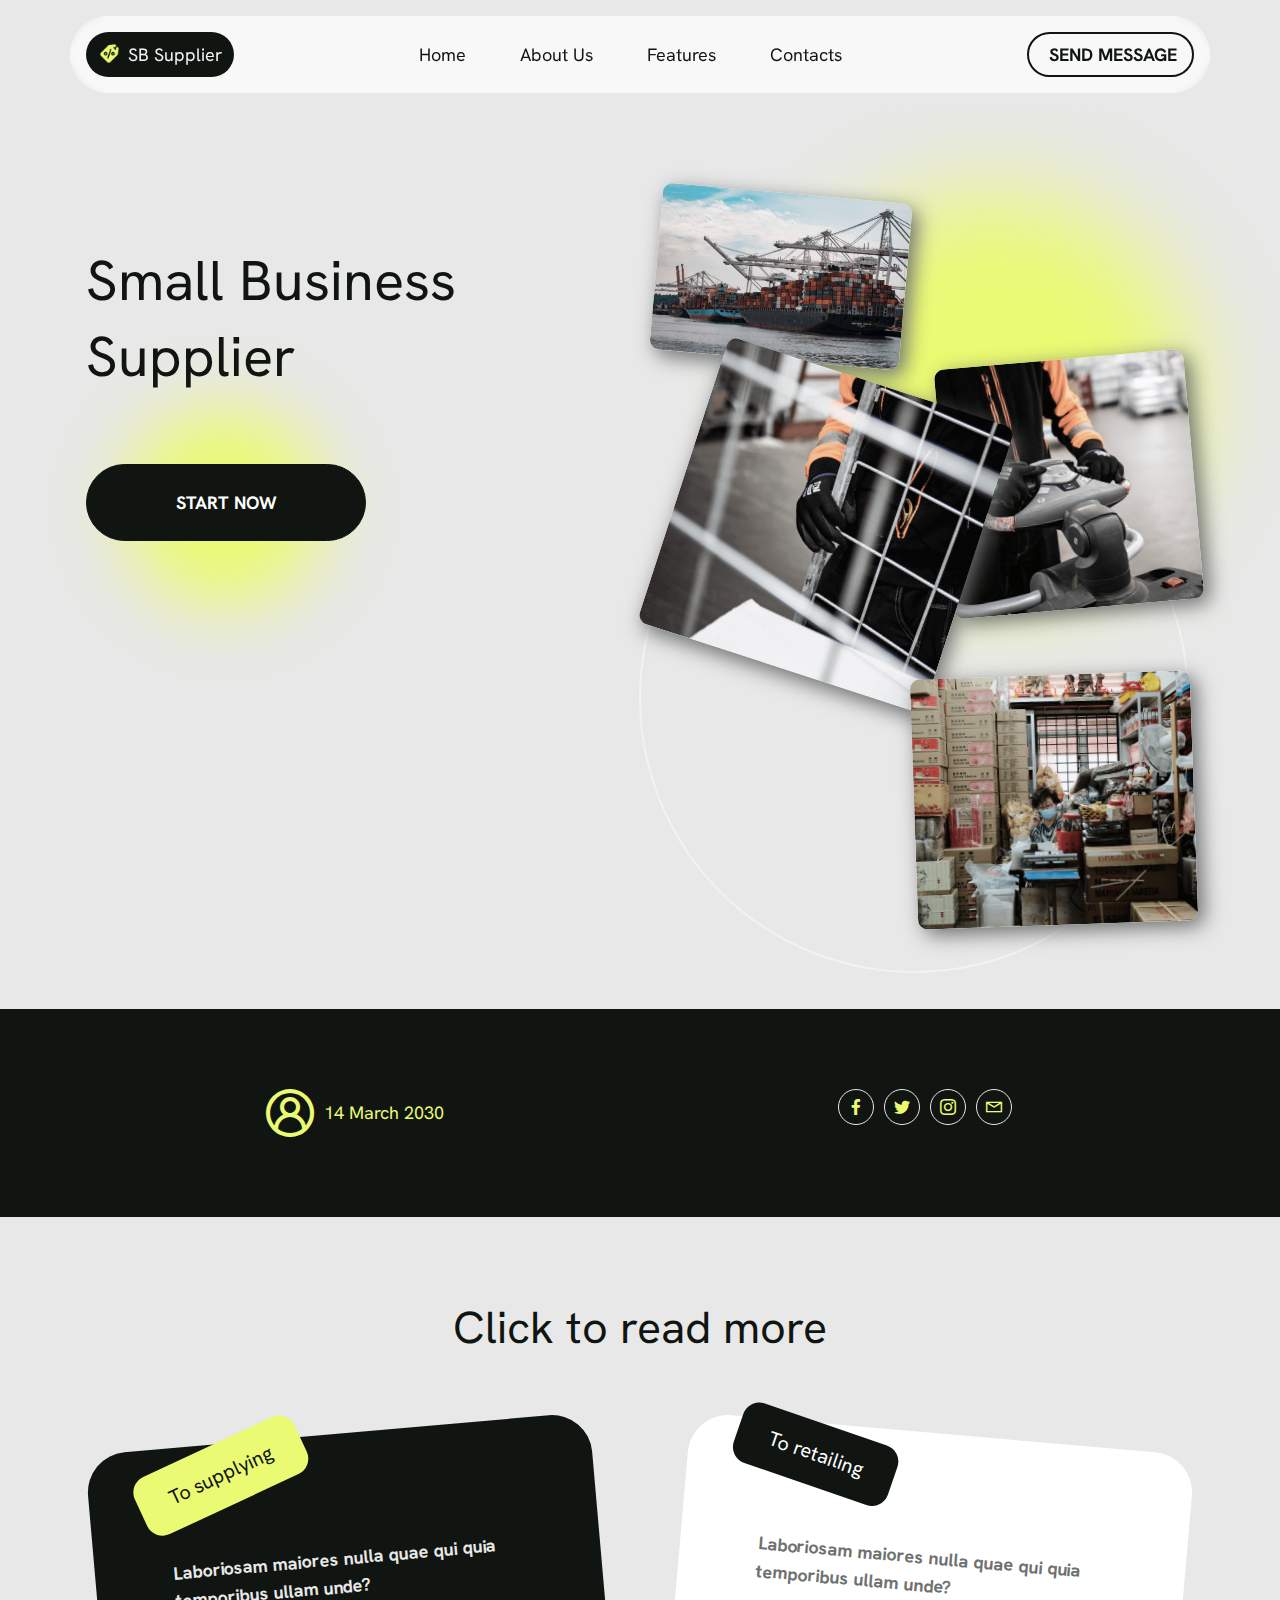
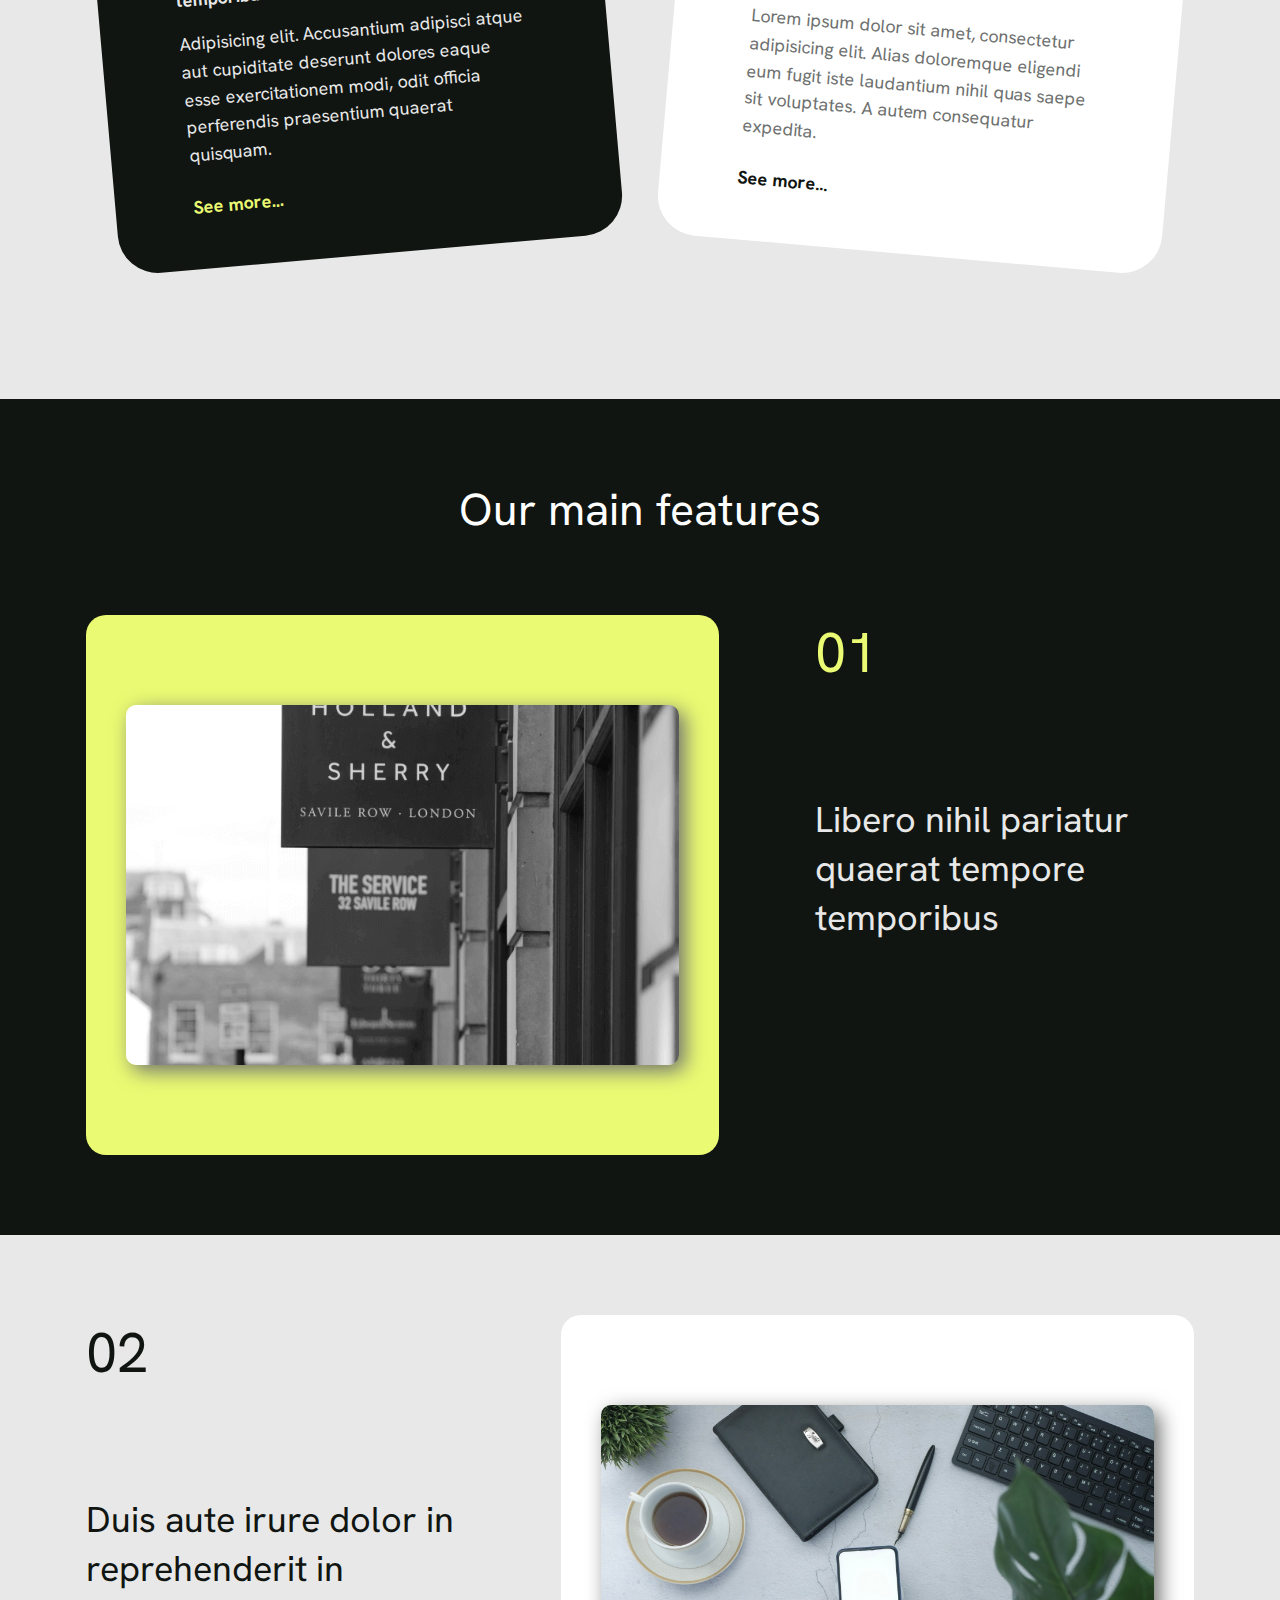
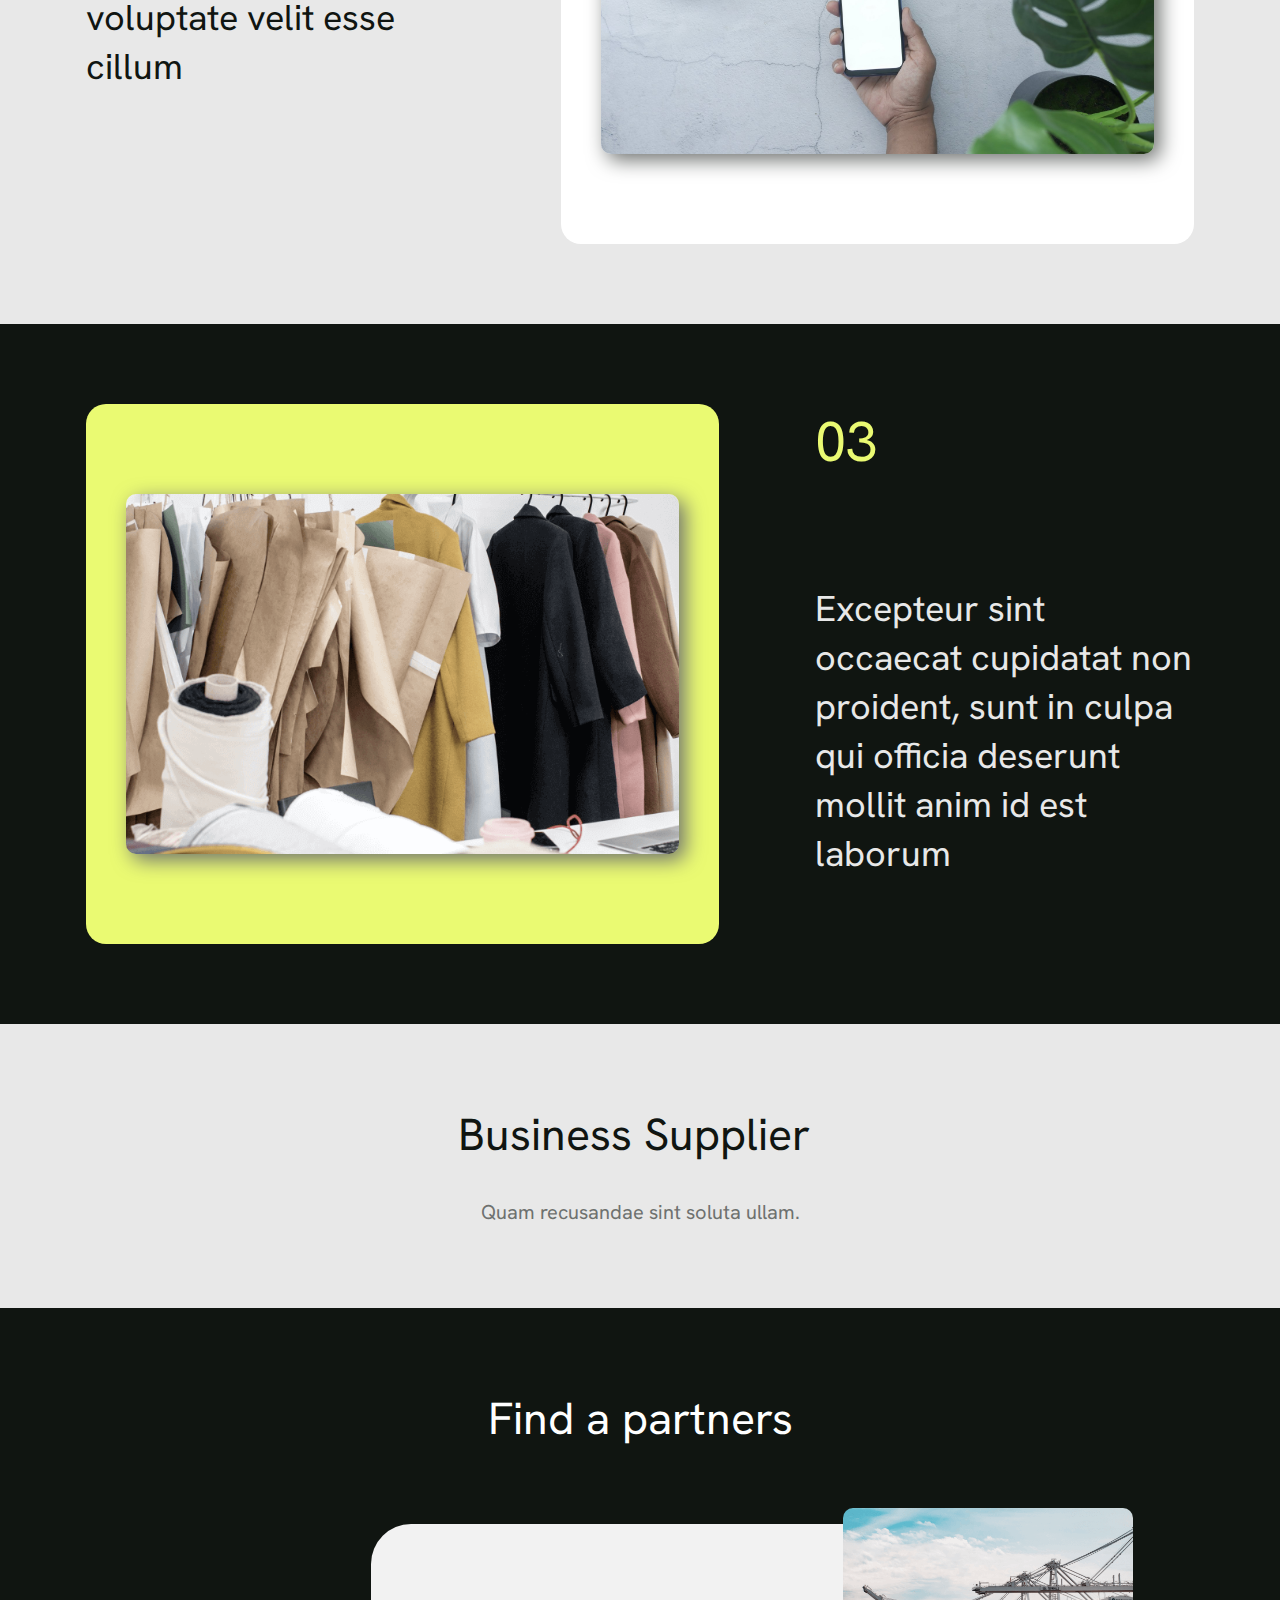
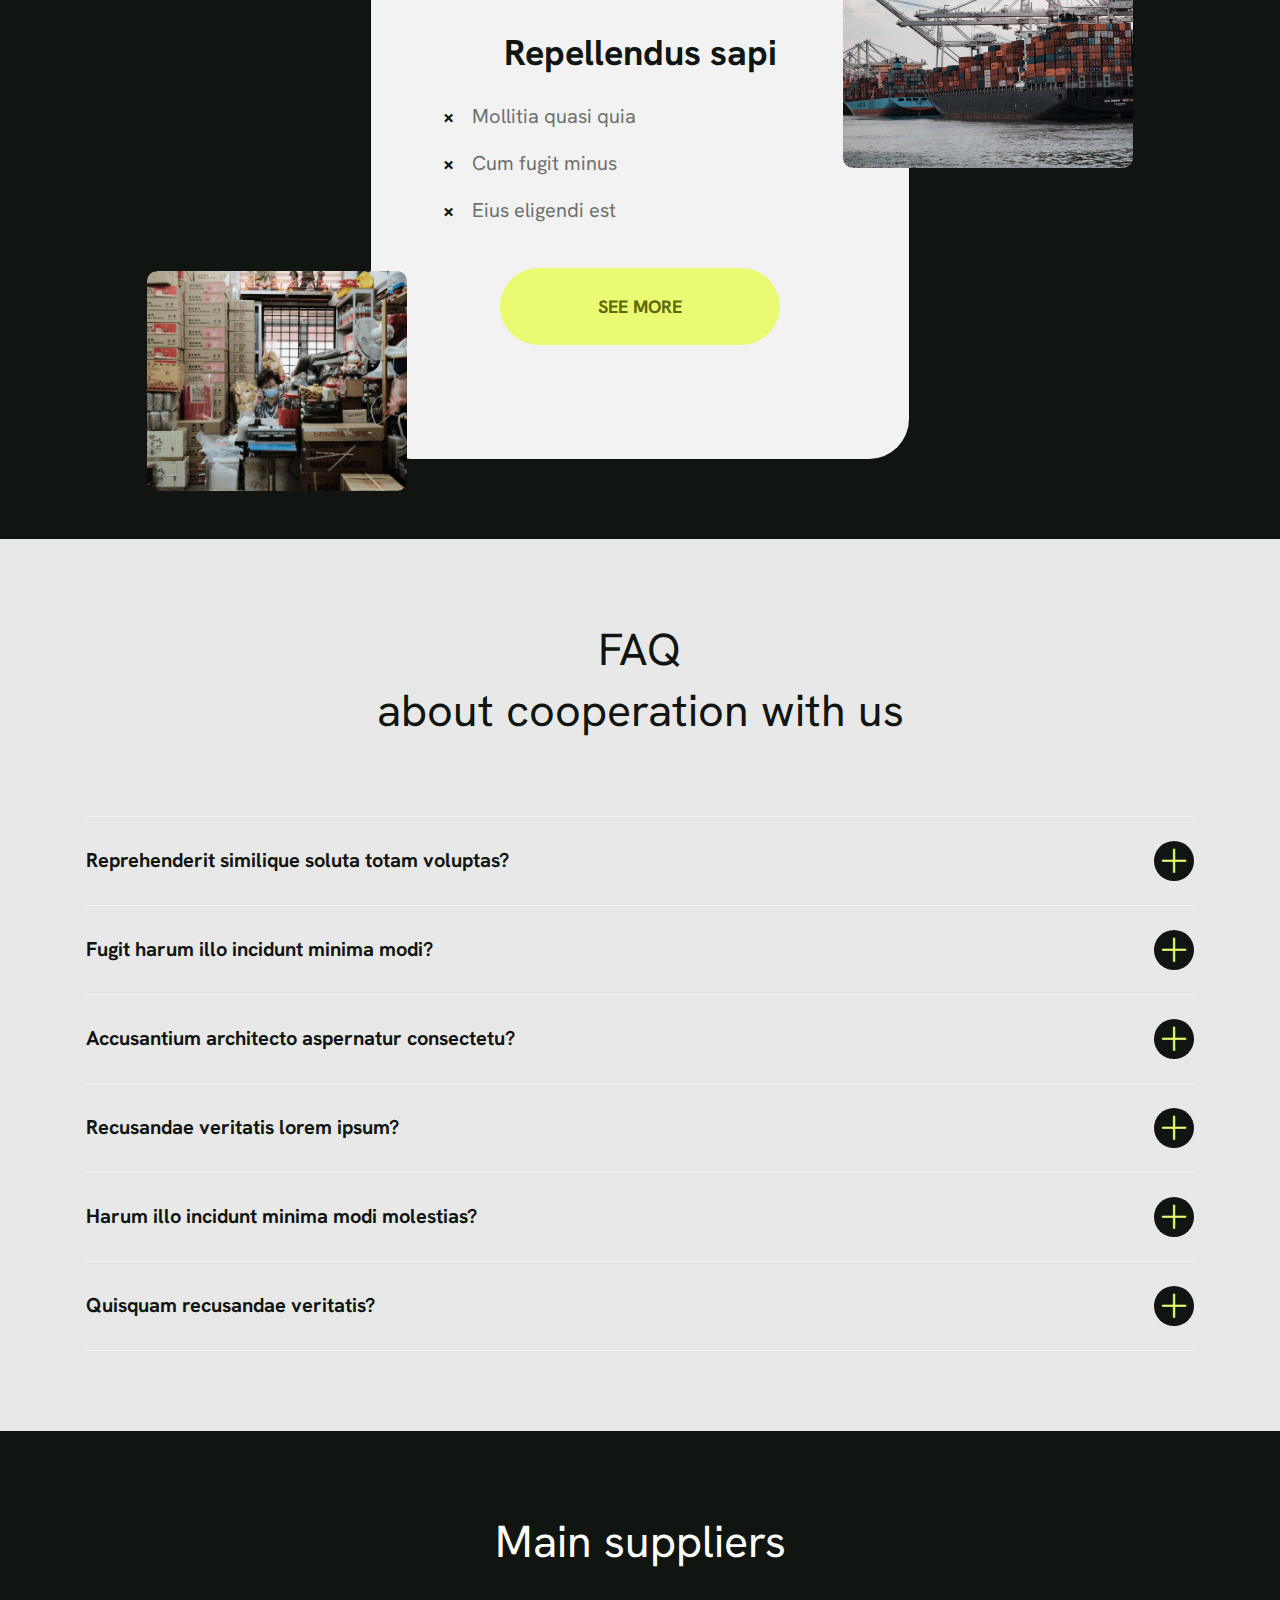
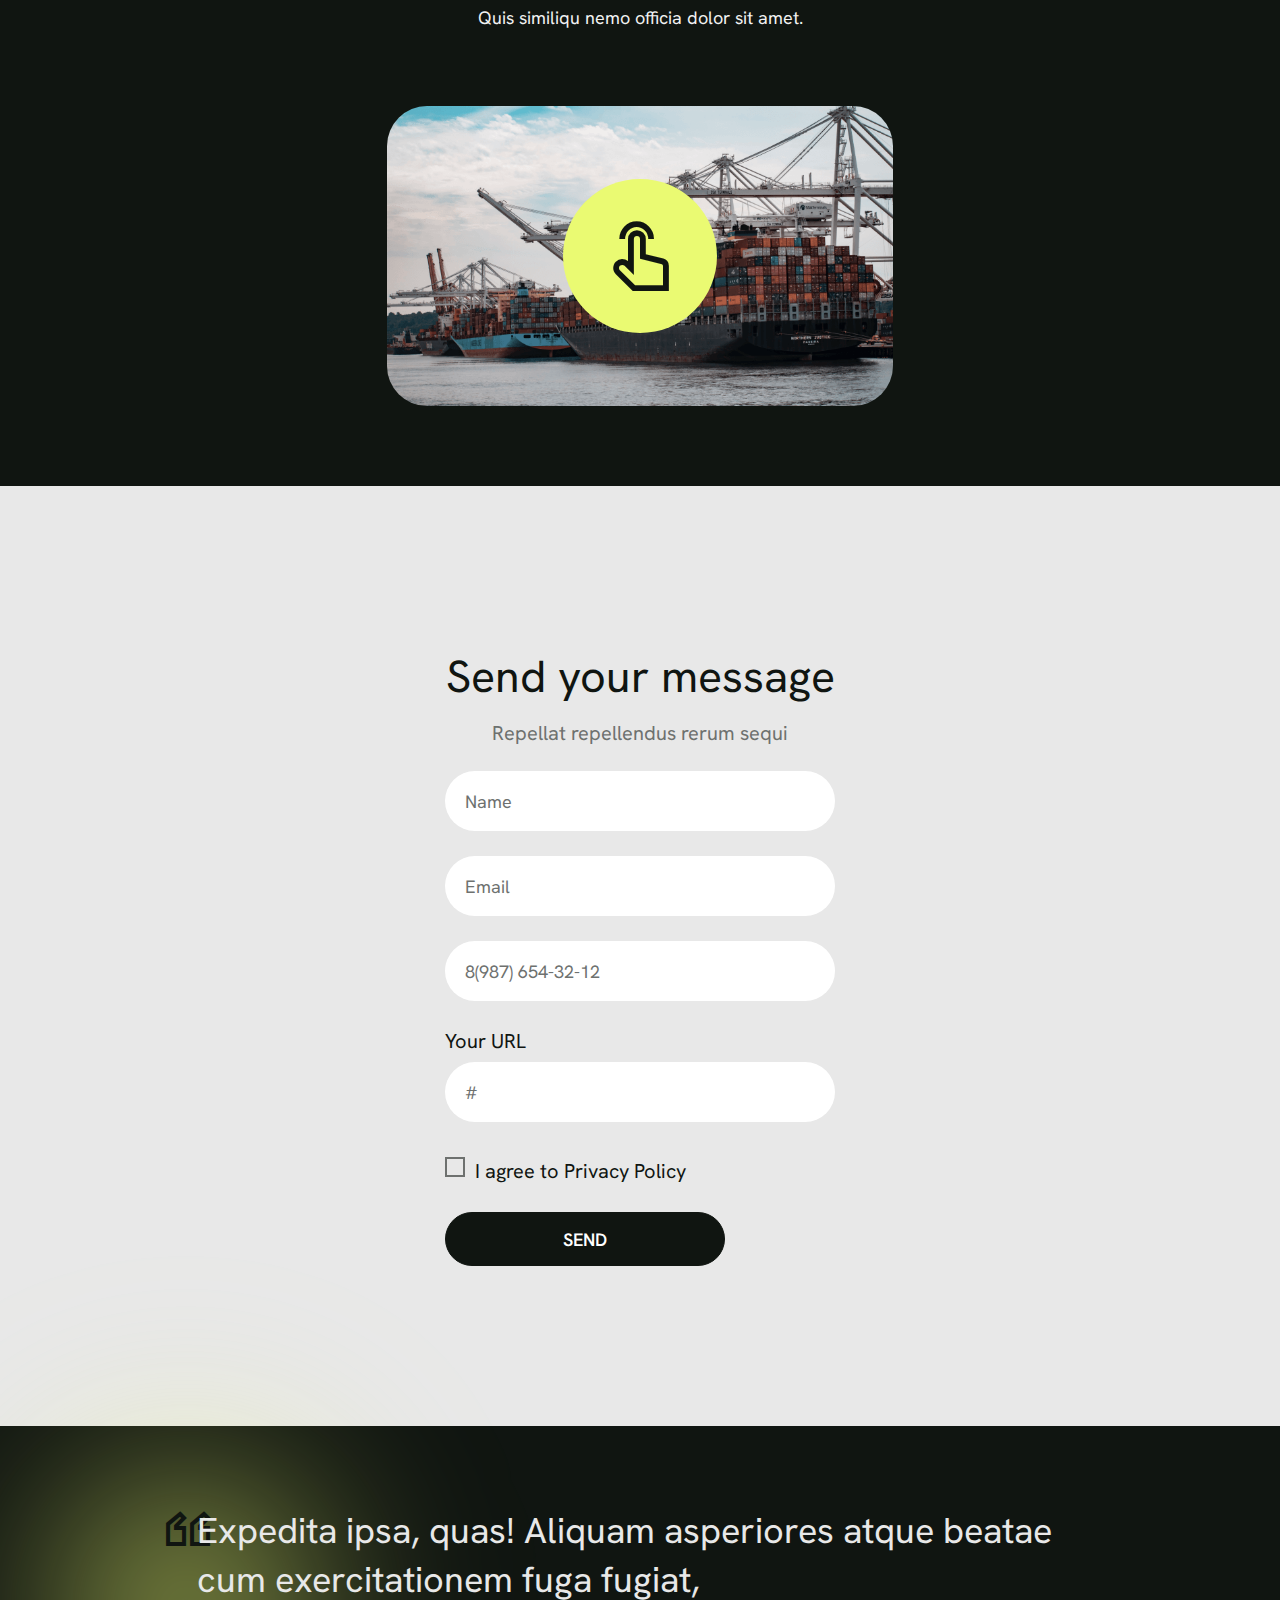
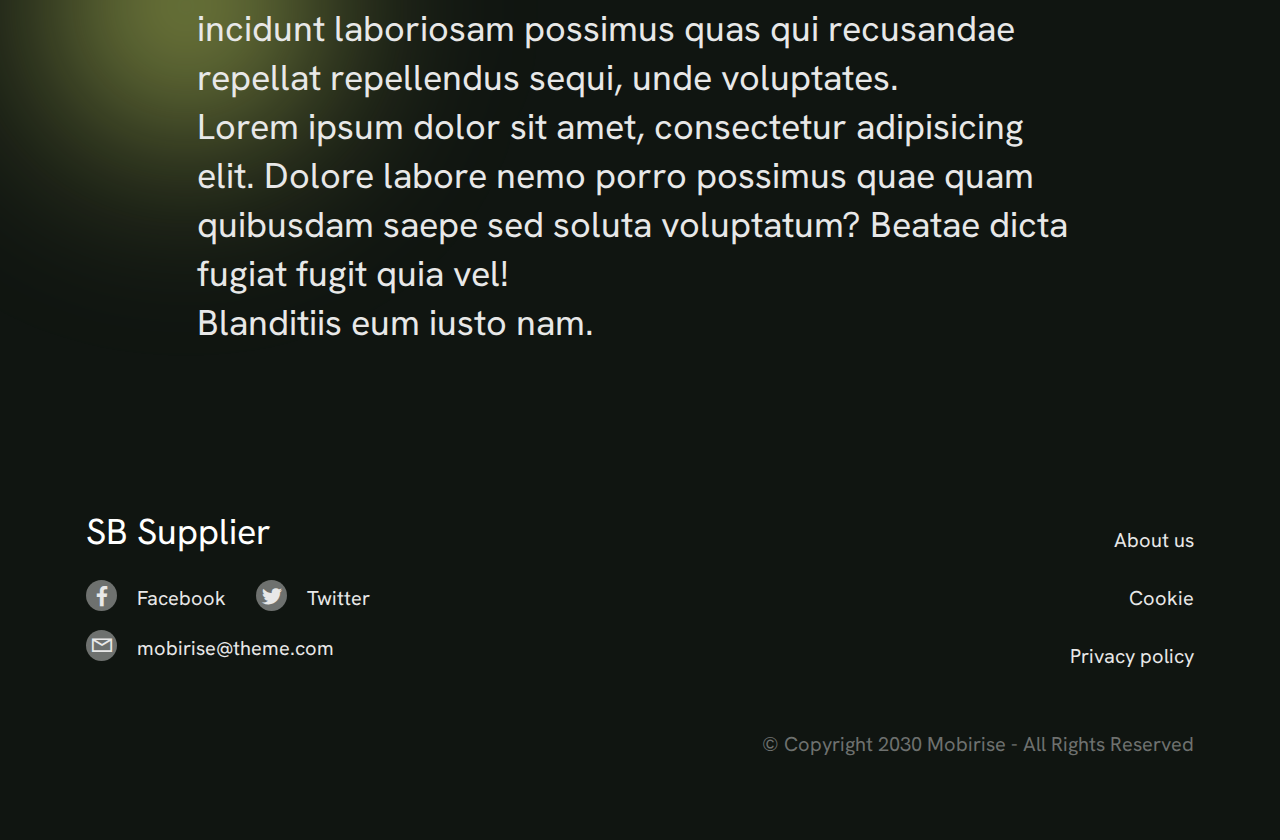
==== index.html @ 83ba63e5 "Initial" ====
<!DOCTYPE html>
<html  >

<meta http-equiv="content-type" content="text/html;charset=UTF-8" />
<head>
  
  <meta charset="UTF-8">
  <meta http-equiv="X-UA-Compatible" content="IE=edge">
  
  <meta name="viewport" content="width=device-width, initial-scale=1, minimum-scale=1">
  <link rel="shortcut icon" href="assets/images/logo.png" type="image/x-icon">
  <meta name="description" content="">
  
  
  <title>Hash-Dash Studios</title>
  <link rel="stylesheet" href="assets/web/assets/mobirise-icons2/mobirise2.css">
  <link rel="stylesheet" href="assets/bootstrap/css/bootstrap.min.css">
  <link rel="stylesheet" href="assets/bootstrap/css/bootstrap-grid.min.css">
  <link rel="stylesheet" href="assets/bootstrap/css/bootstrap-reboot.min.css">
  <link rel="stylesheet" href="assets/dropdown/css/style.css">
  <link rel="stylesheet" href="assets/socicon/css/styles.css">
  <link rel="stylesheet" href="assets/theme/css/style.css">
  <link rel="stylesheet" href="assets/recaptcha.css">
  <link rel="preload" href="https://fonts.googleapis.com/css?family=Hanken+Grotesk:100,200,300,400,500,600,700,800,900,100i,200i,300i,400i,500i,600i,700i,800i,900i&amp;display=swap" as="style" onload="this.onload=null;this.rel='stylesheet'">
  <noscript><link rel="stylesheet" href="https://fonts.googleapis.com/css?family=Hanken+Grotesk:100,200,300,400,500,600,700,800,900,100i,200i,300i,400i,500i,600i,700i,800i,900i&amp;display=swap"></noscript>
  <link rel="preload" as="style" href="assets/mobirise/css/mbr-additional.css"><link rel="stylesheet" href="assets/mobirise/css/mbr-additional.css" type="text/css">
  
  
  
  
</head>
<body>
  
  <section data-bs-version="5.1" class="menu menu1 supplym5 cid-tpSXP85Pwt" once="menu" id="menu1-0">

    

    <nav class="navbar navbar-dropdown navbar-fixed-top navbar-expand-lg">
        <div class="menu_box container">
            <div class="navbar-brand d-flex d-lg-none">
                <span class="navbar-logo">
                    <a href="#header2-7">
                        <img src="assets/images/logo.png" alt="">
                    </a>
                </span>
                <span class="navbar-caption-wrap">
                    <a class="navbar-caption display-4" href="#header2-7">SB Supplier
                    </a>
                </span>
            </div>
            <button class="navbar-toggler" type="button" data-toggle="collapse" data-bs-toggle="collapse" data-target="#navbarSupportedContent" data-bs-target="#navbarSupportedContent" aria-controls="navbarNavAltMarkup" aria-expanded="false" aria-label="Toggle navigation">
                <div class="hamburger">
                    <span></span>
                    <span></span>
                    <span></span>
                    <span></span>
                </div>
            </button>
            <div class="collapse navbar-collapse" id="navbarSupportedContent">
                <div class="navbar-brand d-none d-lg-flex">
                <span class="navbar-logo">
                    <a href="#header2-7">
                        <img src="assets/images/logo.png" alt="">
                    </a>
                </span>
                    <span class="navbar-caption-wrap"><a class="navbar-caption display-4" href="#header2-7">SB Supplier</a></span>
                </div>
                <ul class="navbar-nav nav-dropdown" data-app-modern-menu="true"><li class="nav-item"><a class="nav-link link text-primary display-4" href="https://mobirise.com#/extensions/supplym5/index.html">Home</a></li>
                    <li class="nav-item"><a class="nav-link link text-primary display-4" href="#features2-2">About Us</a></li>
                    <li class="nav-item"><a class="nav-link link text-primary display-4" href="#content8-4">Features</a></li>
                    <li class="nav-item"><a class="nav-link link text-primary display-4" href="#form1-c">Contacts</a></li></ul>

                

                <div class="mbr-section-btn-main" role="tablist"><a class="btn btn-primary-outline display-4" href="#form1-c">
                        <strong>&nbsp;SEND MESSAGE</strong>
                    </a></div>
                
            </div>
        </div>
    </nav>
</section>

<section data-bs-version="5.1" class="header2 supplym5 cid-tpSYzF1kmL mbr-fullscreen" id="header2-7">
    

    
    

    <div class="container">
        <div class="row">
            <div class="col-12 col-lg-6">
                <div class="title-wrapper">
                    <h1 class="mbr-section-title mbr-fonts-style display-1">
                        Small Business <br> Supplier
                    </h1>
                    <div class="mbr-section-btn"><a class="btn btn-primary display-4" href="#">
                            <strong>START NOW</strong>
                        </a></div>
                </div>
            </div>
            <div class="col-12 col-lg-6">
                <div class="image-wrapper">
                    <img class="image_1" src="assets/images/image9.jpg" alt="">
                    <img class="image_2" src="assets/images/image3.jpg" alt="">
                    <img class="image_3" src="assets/images/image10.jpg" alt="">
                    <img class="image_4" src="assets/images/image11.jpg" alt="">
                </div>
            </div>
        </div>
    </div>
</section>

<section data-bs-version="5.1" class="share1 supplym5 cid-tpSXVG4FoJ" id="share1-3">

    

    
    

    <div class="container">
        <div class="row">
            <div class="col-12 col-lg-6 col-md-6">
                <div class="date-wrapper">
                    <span class="mbr-iconfont mobi-mbri-user-2 mobi-mbri"></span>
                    <p class="mbr-date mbr-fonts-style display-4">
                        14 March 2030
                    </p>
                </div>
            </div>
            <div class="col-12 col-lg-6 col-md-6">
                <div class="icons-wrapper">
                    <span class="mbr-iconfont socicon socicon-facebook"></span>
                    <span class="mbr-iconfont socicon socicon-twitter"></span>
                    <span class="mbr-iconfont socicon socicon-instagram"></span>
                    <span class="mobi-mbri mobi-mbri-letter mbr-iconfont"></span>
                    
                </div>
            </div>
        </div>
    </div>
</section>

<section data-bs-version="5.1" class="features2 supplym5 cid-tpSXSadNpJ" id="features2-2">

    

    
    

    <div class="container">
        <div class="row">
            <div class="col-12">
                <div class="title-wrapper">
                    <h2 class="mbr-section-title mbr-fonts-style display-2">
                        Click to read more
                    </h2>
                </div>
            </div>
        </div>
        <div class="row">
            <div class="col-12 col-lg-6 card">
                <div class="card-wrapper">
                    <div class="card-title-wrapper">
                        <h3 class="mbr-title_1 mbr-fonts-style display-7">
                            To supplying
                        </h3>
                    </div>
                    <div class="text-wrapper">
                        <h2 class="mbr-desc_1 mbr-fonts-style display-4">
                            <strong>Laboriosam maiores nulla quae qui quia temporibus ullam unde?</strong>
                        </h2>
                        <p class="mbr-text_1 mbr-fonts-style display-4">
                            Adipisicing elit. Accusantium adipisci atque aut cupiditate deserunt dolores eaque esse
                            exercitationem modi, odit officia perferendis praesentium quaerat quisquam.
                        </p>
                        <a class="link-wrapper" href="#">
                            <p class="mbr-link_1 mbr-fonts-style display-4">
                                <strong>See more...</strong>
                            </p>
                        </a>
                    </div>
                </div>
            </div>
            <div class="col-12 col-lg-6 card">
                <div class="card-wrapper">
                    <div class="card-title-wrapper">
                        <h3 class="mbr-title_2 mbr-fonts-style display-7">
                            To retailing
                        </h3>
                    </div>
                    <div class="text-wrapper">
                        <h2 class="mbr-desc_2 mbr-fonts-style display-4">
                            <strong>Laboriosam maiores nulla quae qui quia temporibus ullam unde?</strong>
                        </h2>
                        <p class="mbr-text_2 mbr-fonts-style display-4">
                            Lorem ipsum dolor sit amet, consectetur adipisicing elit. Alias doloremque eligendi eum
                            fugit iste laudantium nihil quas saepe sit voluptates. A autem consequatur expedita.
                        </p>
                        <a class="link-wrapper" href="#">
                            <p class="mbr-link_2 mbr-fonts-style display-4">
                                <strong>See more...</strong>
                            </p>
                        </a>
                    </div>
                </div>
            </div>
            
            
        </div>
    </div>
</section>

<section data-bs-version="5.1" class="content8 supplym5 cid-tpSY2QXcEH" id="content8-4">

    

    
    

    <div class="container">
        <div class="row">
            <div class="col-12">
                <h2 class="mbr-section-title mbr-fonts-style display-2">
                    Our main features
                </h2>
            </div>
            <div class="col-12 col-lg-7">
                <div class="image-wrapper">
                    <img src="assets/images/image1.jpg" alt="">
                </div>
            </div>
            <div class="col-12 col-lg-5">
                <div class="text-wrapper">
                    <p class="mbr-number mbr-fonts-style display-1">
                        01
                    </p>
                    <p class="mbr-text mbr-fonts-style display-5">
                        Libero nihil pariatur quaerat tempore temporibus
                    </p>
                </div>
            </div>
        </div>
    </div>
</section>

<section data-bs-version="5.1" class="content8 supplym5 cid-tpSY5bDfMj" id="content8-5">

    

    
    

    <div class="container">
        <div class="row flex-row-reverse">
            <div class="col-12">
                
            </div>
            <div class="col-12 col-lg-7">
                <div class="image-wrapper">
                    <img src="assets/images/background1.jpg" alt="">
                </div>
            </div>
            <div class="col-12 col-lg-5">
                <div class="text-wrapper">
                    <p class="mbr-number mbr-fonts-style display-1">
                        02</p>
                    <p class="mbr-text mbr-fonts-style display-5">
                        Duis aute irure dolor in reprehenderit in voluptate velit esse cillum
                    </p>
                </div>
            </div>
        </div>
    </div>
</section>

<section data-bs-version="5.1" class="content8 supplym5 cid-tpSY5QPdYm" id="content8-6">

    

    
    

    <div class="container">
        <div class="row">
            <div class="col-12">
                
            </div>
            <div class="col-12 col-lg-7">
                <div class="image-wrapper">
                    <img src="assets/images/image5.jpg" alt="">
                </div>
            </div>
            <div class="col-12 col-lg-5">
                <div class="text-wrapper">
                    <p class="mbr-number mbr-fonts-style display-1">
                        03</p>
                    <p class="mbr-text mbr-fonts-style display-5">
                        Excepteur sint occaecat cupidatat non proident, sunt in culpa qui officia deserunt mollit anim id est laborum</p>
                </div>
            </div>
        </div>
    </div>
</section>

<section data-bs-version="5.1" class="content2 supplym5 cid-tpSYVJm1zf" id="content2-8">

    

    
    

    <div class="container">
        <div class="row">
            <div class="col-12">
                <div class="text-wrapper">
                    <h2 class="mbr-section-title mbr-fonts-style display-2">
                        Business Supplier&nbsp;</h2>
                    <p class="mbr-text mbr-fonts-style display-7">
                        Quam recusandae sint soluta ullam.
                    </p>
                </div>
            </div>
        </div>
    </div>
</section>

<section data-bs-version="5.1" class="content5 supplym5 cid-tpSZ8JSNdk" id="content5-a">

    

    
    

    <div class="container">
        <div class="row">
            <div class="col-12">
                <div class="title-wrapper">
                    <h2 class="mbr-section-title mbr-fonts-style display-2">
                        Find a partners
                    </h2>
                </div>
            </div>
            <div class="col-12 col-lg-6">
                <div class="card-wrapper">
                    <h3 class="mbr-card-title mbr-fonts-style display-5">
                        <strong>Repellendus sapi</strong>
                    </h3>
                    <ul class="mbr-list mbr-fonts-style display-7">
                        <li>Mollitia quasi quia</li>
                        <li>Cum fugit minus</li>
                        <li>Eius eligendi est</li>
                    </ul>
                    <div class="mbr-section-btn">
                        <a class="btn btn-secondary display-4" href="#">
                            <strong>SEE MORE</strong>
                        </a>
                    </div>
                    <img class="image_1" src="assets/images/image9.jpg" alt="">
                    <img class="image_2" src="assets/images/image11.jpg" alt="">
                </div>
            </div>
        </div>
    </div>
</section>

<section data-bs-version="5.1" class="content9 supplym5 cid-tpSZ9YYa47" id="content9-b">

    

    
    

    <div class="container">
        <div class="row">
            <div class="col-12">
                <div class="title-wrapper">
                    <h2 class="mbr-section-title mbr-fonts-style display-2">
                        FAQ <br> about cooperation with us
                    </h2>
                </div>
            </div>
            <div class="col-12">
                <div id="bootstrap-accordion_9" class="panel-group accordionStyles accordion" role="tablist" aria-multiselectable="true">
                    <div class="card">
                        <div class="card-header" role="tab" id="headingOne">
                            <a role="button" class="panel-title collapsed" data-toggle="collapse" data-bs-toggle="collapse" data-core="" href="#collapse1_9" aria-expanded="false" aria-controls="collapse1">
                                <h6 class="panel-title-edit mbr-fonts-style display-7">
                                    <strong>Reprehenderit similique soluta totam voluptas?</strong>
                                </h6>
                                <span class="sign mbr-iconfont mobi-mbri-plus mobi-mbri"></span>
                            </a>
                        </div>
                        <div id="collapse1_9" class="panel-collapse noScroll collapse" role="tabpanel" aria-labelledby="headingOne" data-parent="#accordion" data-bs-parent="#bootstrap-accordion_9">
                            <div class="panel-body">
                                <p class="mbr-fonts-style panel-text display-4">Lorem ipsum dolor sit amet, consectetur adipisicing
                                    elit.
                                    Aperiam atque dolores fugit iure non numquam soluta tempore? Consequatur doloribus
                                    eveniet ex, iure iusto natus odio possimus quisquam, recusandae reprehenderit sint.
                                    Lorem ipsum dolor sit amet, consectetur adipisicing elit. Ad assumenda aut dicta
                                    iure
                                    nisi numquam obcaecati, praesentium saepe sit unde. Corporis debitis ea facere,
                                    impedit
                                    ipsa neque suscipit temporibus veritatis.</p>
                            </div>
                        </div>
                    </div>
                    <div class="card">
                        <div class="card-header" role="tab" id="headingTwo">
                            <a role="button" class="panel-title collapsed" data-toggle="collapse" data-bs-toggle="collapse" data-core="" href="#collapse2_9" aria-expanded="false" aria-controls="collapse2">
                                <h6 class="panel-title-edit mbr-fonts-style display-7">
                                    <strong>Fugit harum illo incidunt minima modi?</strong>
                                </h6>
                                <span class="sign mbr-iconfont mobi-mbri-plus mobi-mbri"></span>
                            </a>
                        </div>
                        <div id="collapse2_9" class="panel-collapse noScroll collapse" role="tabpanel" aria-labelledby="headingTwo" data-parent="#accordion" data-bs-parent="#bootstrap-accordion_9">
                            <div class="panel-body">
                                <p class="mbr-fonts-style panel-text display-4">
                                    Lorem ipsum dolor sit amet, consectetur adipisicing elit. Ab beatae commodi
                                    consectetur
                                    corporis cumque cupiditate eaque fugit, harum illo incidunt minima modi molestias,
                                    nihil
                                    non nulla pariatur quisquam recusandae veritatis.</p>
                            </div>
                        </div>
                    </div>
                    <div class="card">
                        <div class="card-header" role="tab" id="headingThree">
                            <a role="button" class="panel-title collapsed" data-toggle="collapse" data-bs-toggle="collapse" data-core="" href="#collapse3_9" aria-expanded="false" aria-controls="collapse3">
                                <h6 class="panel-title-edit mbr-fonts-style display-7">
                                    <strong>Accusantium architecto aspernatur consectetu?</strong>
                                </h6>
                                <span class="sign mbr-iconfont mobi-mbri-plus mobi-mbri"></span>
                            </a>
                        </div>
                        <div id="collapse3_9" class="panel-collapse noScroll collapse" role="tabpanel" aria-labelledby="headingThree" data-parent="#accordion" data-bs-parent="#bootstrap-accordion_9">
                            <div class="panel-body">
                                <p class="mbr-fonts-style panel-text display-4">
                                    Lorem ipsum dolor sit amet, consectetur adipisicing elit. Ab beatae commodi
                                    consectetur
                                    corporis cumque cupiditate eaque fugit, harum illo incidunt minima modi molestias,
                                    nihil
                                    non nulla pariatur quisquam recusandae veritatis. Lorem ipsum dolor sit amet,
                                    consectetur adipisicing elit. Ab, accusantium architecto aspernatur consectetur
                                    dicta
                                    eligendi, eveniet fugit hic id iure non provident quae quas temporibus voluptatem
                                    voluptatibus voluptatum! Veritatis, voluptatem.</p>
                            </div>
                        </div>
                    </div>
                    <div class="card">
                        <div class="card-header" role="tab" id="headingFour">
                            <a role="button" class="panel-title collapsed" data-toggle="collapse" data-bs-toggle="collapse" data-core="" href="#collapse4_9" aria-expanded="false" aria-controls="collapse4">
                                <h6 class="panel-title-edit mbr-fonts-style display-7">
                                    <strong>Recusandae veritatis lorem ipsum?</strong>
                                </h6>
                                <span class="sign mbr-iconfont mobi-mbri-plus mobi-mbri"></span>
                            </a>
                        </div>
                        <div id="collapse4_9" class="panel-collapse noScroll collapse" role="tabpanel" aria-labelledby="headingFour" data-parent="#accordion" data-bs-parent="#bootstrap-accordion_9">
                            <div class="panel-body">
                                <p class="mbr-fonts-style panel-text display-4">
                                    Fugit, harum illo incidunt minima modi molestias, nihil
                                    non nulla pariatur quisquam recusandae veritatis. Lorem ipsum dolor sit amet,
                                    consectetur adipisicing elit. Ab, accusantium architecto aspernatur consectetur
                                    dicta
                                    eligendi, eveniet fugit hic id iure non provident quae quas temporibus voluptatem
                                    voluptatibus voluptatum! Veritatis, voluptatem.</p>
                            </div>
                        </div>
                    </div>
                    <div class="card">
                        <div class="card-header" role="tab" id="headingFive">
                            <a role="button" class="panel-title collapsed" data-toggle="collapse" data-bs-toggle="collapse" data-core="" href="#collapse5_9" aria-expanded="false" aria-controls="collapse5">
                                <h6 class="panel-title-edit mbr-fonts-style display-7">
                                    <strong>Harum illo incidunt minima modi molestias?</strong>
                                </h6>
                                <span class="sign mbr-iconfont mobi-mbri-plus mobi-mbri"></span>
                            </a>
                        </div>
                        <div id="collapse5_9" class="panel-collapse noScroll collapse" role="tabpanel" aria-labelledby="headingFive" data-parent="#accordion" data-bs-parent="#bootstrap-accordion_9">
                            <div class="panel-body">
                                <p class="mbr-fonts-style panel-text display-4">
                                    Lorem ipsum dolor sit amet, consectetur adipisicing elit. Accusantium aut doloremque
                                    fugiat quia quos ratione sequi! Adipisci amet est eum, incidunt mollitia natus
                                    nostrum
                                    numquam obcaecati quaerat rem veniam veritatis. pariatur quisquam recusandae
                                    veritatis.
                                    Lorem ipsum dolor sit amet,
                                    consectetur adipisicing elit. Ab, accusantium architecto aspernatur consectetur
                                    dicta
                                    eligendi, eveniet fugit hic id iure non provident quae quas temporibus voluptatem
                                    voluptatibus voluptatum! Veritatis, voluptatem.</p>
                            </div>
                        </div>
                    </div>
                    <div class="card">
                        <div class="card-header" role="tab" id="headingSix">
                            <a role="button" class="panel-title collapsed" data-toggle="collapse" data-bs-toggle="collapse" data-core="" href="#collapse6_9" aria-expanded="false" aria-controls="collapse6">
                                <h6 class="panel-title-edit mbr-fonts-style display-7">
                                    <strong>Quisquam recusandae veritatis?</strong>
                                </h6>
                                <span class="sign mbr-iconfont mobi-mbri-plus mobi-mbri"></span>
                            </a>
                        </div>
                        <div id="collapse6_9" class="panel-collapse noScroll collapse" role="tabpanel" aria-labelledby="headingSix" data-parent="#accordion" data-bs-parent="#bootstrap-accordion_9">
                            <div class="panel-body">
                                <p class="mbr-fonts-style panel-text display-4">
                                    Quaerat rem veniam veritatis. pariatur quisquam recusandae veritatis.
                                    Lorem ipsum dolor sit amet,
                                    consectetur adipisicing elit. Ab, accusantium architecto aspernatur consectetur
                                    dicta
                                    eligendi, eveniet fugit hic id iure non provident quae quas temporibus voluptatem
                                    voluptatibus voluptatum! Veritatis, voluptatem.</p>
                            </div>
                        </div>
                    </div>
                    
                    
                </div>
            </div>
        </div>
    </div>
</section>

<section data-bs-version="5.1" class="content7 supplym5 cid-tpSZknW4Nj" id="content7-d">

    

    
    

    <div class="container">
        <div class="row">
            <div class="col-12 col-lg-6">
                <div class="title-wrapper">
                    <h2 class="mbr-section-title mbr-fonts-style display-2">
                        Main suppliers
                    </h2>
                    <p class="mbr-desc mbr-fonts-style display-4">
                        Quis similiqu nemo officia dolor sit amet.
                    </p>
                </div>
                <div class="image-wrapper">
                    <img src="assets/images/image9.jpg" alt="">
                    <div class="circle-wrapper">
                        <span class="mbr-iconfont mobi-mbri-touch mobi-mbri"></span>
                    </div>
                </div>
            </div>
        </div>
    </div>
</section>

<section data-bs-version="5.1" class="form1 supplym5 cid-tpSZbu7KUh" id="form1-c">

    

    
    

    <div class="container">
        <div class="row">
            <div class="col-12 col-lg-6 mx-auto mbr-form" data-form-type="formoid">
                <form action="https://mobirise.eu/" method="POST" class="mbr-form form-with-styler" data-form-title="Form Name"><input type="hidden" name="email" data-form-email="true" value="PSZjQ04HHGpH8ZEdg1TxD9e4cPFw1LJkpgR0VPbVrMIjXAtCBxq6rle5DKCDpY5hCTS+s6xE+P/NUfy/CuTlRiE+e8Z1uIp2B5o6UU5om9NyhIrIFVfd4ZXQN+9kjy16.6vb0P7sFkHexOO/tdez8nboMsK231E3dVp2VbnygkEdorGYfn/FPLwRuRXEgoYurywuPF7fs1quojng6TCMt9pOWesQjlKwtjVAE/3s1w69fOBiKlzoA7rYPo4FfHEvQ">
                    <div class="row">
                        <div hidden="hidden" data-form-alert="" class="alert alert-success col-12">Thanks for filling
                            out
                            the form!</div>
                        <div hidden="hidden" data-form-alert-danger="" class="alert alert-danger col-12"> Oops...! some
                            problem!
                        </div>
                    </div>
                    <div class="dragArea row">
                        <div class="col-12">
                            <h1 class="mbr-section-title mbr-fonts-style display-2">
                                Send your message
                            </h1>
                        </div>
                        <div class="col-12">
                            <p class="mbr-text mbr-fonts-style display-7">Repellat repellendus rerum sequi</p>
                        </div>
                        <div data-for="name" class="col-lg-12 col-md-12 col-sm-12 form-group mb-3">
                            <input type="text" name="name" placeholder="Name" data-form-field="Name" class="form-control display-7" value="" id="name-form1-c">
                        </div>
                        <div data-for="Email address" class="col-lg-12 col-md-12 col-sm-12 form-group mb-3">
                            <input type="email" name="Email address" placeholder="Email" data-form-field="Email address" class="form-control display-7" value="" id="Email address-form1-c">
                        </div>
                        <div class="col-lg-12 col-md-12 col-sm-12 form-group mb-3" data-for="number">
                            <input type="number" name="number" placeholder="8(987) 654-32-12" max="100" min="0" step="1" data-form-field="number" class="form-control display-7" value="" id="number-form1-c">
                        </div>
                        <div class="col-lg-12 col-md-12 col-sm-12 form-group mb-3" data-for="email1">
                            <label for="email1-form1-c" class="form-control-label mbr-fonts-style display-7">
                                Your URL
                            </label>
                            <input type="email" name="email1" placeholder="#" data-form-field="email1" class="form-control display-7" value="" id="email1-form1-c">
                        </div>
                        <div class="col-lg-12 col-md-12 col-sm-12 form-group mb-3">
                            <div class="form-control-label">
                            </div>
                            <div data-for="First" class="form-check">
                                <input type="checkbox" value="Yes" name="First" data-form-field="First" class="form-check-input display-7" id="First-form1-c">
                                <label for="First-form1-c" class="form-check-label display-7">I agree to Privacy Policy</label>
                            </div>
                        </div>
                        <div class="col-12 col-md-auto mbr-section-btn">
                            <button type="submit" class="btn btn-primary display-4">SEND</button>
                        </div>
                    </div>
                </form>
            </div>
        </div>
</div></section>

<section data-bs-version="5.1" class="content10 supplym5 cid-tpSZzPPqHI" id="content10-e">

    

    
    

    <div class="container">
        <div class="row">
            <div class="col-12">
                <div class="text-wrapper">
                    <span class="mbr-iconfont mobi-mbri-quote-left mobi-mbri"></span>
                    <p class="mbr-text mbr-fonts-style display-5">
                        Expedita ipsa, quas! Aliquam
                        asperiores atque beatae cum exercitationem fuga fugiat, <br> incidunt laboriosam possimus quas
                        qui
                        recusandae repellat repellendus sequi, unde voluptates. <br> Lorem ipsum dolor sit amet,
                        consectetur
                        adipisicing elit. Dolore labore nemo porro possimus quae quam <br> quibusdam saepe sed soluta
                        voluptatum? Beatae dicta fugiat fugit quia vel! <br> Blanditiis eum iusto nam.
                    </p>
                </div>
            </div>
        </div>
    </div>
</section>

<section data-bs-version="5.1" class="footer1 cid-tpSZ7qydfk" once="footers" id="footer1-9">

    

    
    
    <div class="container">
        <div class="row">
            <div class="col-12 col-lg-6 col-md-6">
                <h3 class="mbr-section-title mbr-fonts-style display-5">SB Supplier</h3>
                <div class="soc-wrapper">
                    <p class="mbr-soc mbr-fonts-style display-7">
                        <span class="mbr-iconfont socicon socicon-facebook"></span>
                        Facebook
                    </p>
                    <p class="mbr-soc mbr-fonts-style display-7">
                        <span class="mbr-iconfont socicon socicon-twitter"></span>
                        Twitter
                    </p>
                    <p class="mbr-soc mbr-fonts-style display-7">
                        <span class="mobi-mbri mobi-mbri-letter mbr-iconfont"></span>
                        mobirise@theme.com
                    </p>
                    
                </div>
            </div>
            <div class="col-12 col-lg-6 col-md-6">
                <ul class="list mbr-fonts-style display-7">
                    <li class="mbr-text item-wrap">About us</li>
                    <li class="mbr-text item-wrap">Cookie</li>
                    <li class="mbr-text item-wrap">Privacy policy</li>
                </ul>
            </div>
            <div class="col-12">
                <p class="mbr-fonts-style copyright display-7">
                    © Copyright 2030 Mobirise - All Rights Reserved
                </p>
            </div>
        </div>
    </div>
</section>


<script src="assets/bootstrap/js/bootstrap.bundle.min.js"></script>
  <script src="assets/smoothscroll/smooth-scroll.js"></script>
  <script src="assets/ytplayer/index.js"></script>
  <script src="assets/dropdown/js/navbar-dropdown.js"></script>
  <script src="assets/theme/js/script.js"></script>
  <script src="assets/formoid.min.js"></script>
  
  
  
</body>

<!-- Mirrored from #/extensions/supplym5/small-business-supplier/ by HTTrack Website Copier/3.x [XR&CO'2014], Mon, 19 Jun 2023 05:45:42 GMT -->
</html>
---- assets/web/assets/mobirise-icons2/mobirise2.css ----
@font-face {
  font-family: 'Moririse2';
  font-display: swap;
  src:  url('mobirise21e04.eot?f2bix4');
  src:  url('mobirise21e04.eot?f2bix4#iefix') format('embedded-opentype'),
    url('mobirise21e04.ttf?f2bix4') format('truetype'),
    url('mobirise21e04.woff?f2bix4') format('woff'),
    url('mobirise21e04.svg?f2bix4#mobirise2') format('svg');
  font-weight: normal;
  font-style: normal;
}

[class^="mobi-"], [class*=" mobi-"] {
  /* use !important to prevent issues with browser extensions that change fonts */
  font-family: 'Moririse2' !important;
  speak: none;
  font-style: normal;
  font-weight: normal;
  font-variant: normal;
  text-transform: none;
  line-height: 1;

  /* Better Font Rendering =========== */
  -webkit-font-smoothing: antialiased;
  -moz-osx-font-smoothing: grayscale;
}

.mobi-mbri-add-submenu:before {
  content: "\e900";
}
.mobi-mbri-alert:before {
  content: "\e901";
}
.mobi-mbri-align-center:before {
  content: "\e902";
}
.mobi-mbri-align-justify:before {
  content: "\e903";
}
.mobi-mbri-align-left:before {
  content: "\e904";
}
.mobi-mbri-align-right:before {
  content: "\e905";
}
.mobi-mbri-android:before {
  content: "\e906";
}
.mobi-mbri-apple:before {
  content: "\e907";
}
.mobi-mbri-arrow-down:before {
  content: "\e908";
}
.mobi-mbri-arrow-next:before {
  content: "\e909";
}
.mobi-mbri-arrow-prev:before {
  content: "\e90a";
}
.mobi-mbri-arrow-up:before {
  content: "\e90b";
}
.mobi-mbri-bold:before {
  content: "\e90c";
}
.mobi-mbri-bookmark:before {
  content: "\e90d";
}
.mobi-mbri-bootstrap:before {
  content: "\e90e";
}
.mobi-mbri-briefcase:before {
  content: "\e90f";
}
.mobi-mbri-browse:before {
  content: "\e910";
}
.mobi-mbri-bulleted-list:before {
  content: "\e911";
}
.mobi-mbri-calendar:before {
  content: "\e912";
}
.mobi-mbri-camera:before {
  content: "\e913";
}
.mobi-mbri-cart-add:before {
  content: "\e914";
}
.mobi-mbri-cart-full:before {
  content: "\e915";
}
.mobi-mbri-cash:before {
  content: "\e916";
}
.mobi-mbri-change-style:before {
  content: "\e917";
}
.mobi-mbri-chat:before {
  content: "\e918";
}
.mobi-mbri-clock:before {
  content: "\e919";
}
.mobi-mbri-close:before {
  content: "\e91a";
}
.mobi-mbri-cloud:before {
  content: "\e91b";
}
.mobi-mbri-code:before {
  content: "\e91c";
}
.mobi-mbri-contact-form:before {
  content: "\e91d";
}
.mobi-mbri-credit-card:before {
  content: "\e91e";
}
.mobi-mbri-cursor-click:before {
  content: "\e91f";
}
.mobi-mbri-cust-feedback:before {
  content: "\e920";
}
.mobi-mbri-database:before {
  content: "\e921";
}
.mobi-mbri-delivery:before {
  content: "\e922";
}
.mobi-mbri-desktop:before {
  content: "\e923";
}
.mobi-mbri-devices:before {
  content: "\e924";
}
.mobi-mbri-down:before {
  content: "\e925";
}
.mobi-mbri-download-2:before {
  content: "\e926";
}
.mobi-mbri-download:before {
  content: "\e927";
}
.mobi-mbri-drag-n-drop-2:before {
  content: "\e928";
}
.mobi-mbri-drag-n-drop:before {
  content: "\e929";
}
.mobi-mbri-edit-2:before {
  content: "\e92a";
}
.mobi-mbri-edit:before {
  content: "\e92b";
}
.mobi-mbri-error:before {
  content: "\e92c";
}
.mobi-mbri-extension:before {
  content: "\e92d";
}
.mobi-mbri-features:before {
  content: "\e92e";
}
.mobi-mbri-file:before {
  content: "\e92f";
}
.mobi-mbri-flag:before {
  content: "\e930";
}
.mobi-mbri-folder:before {
  content: "\e931";
}
.mobi-mbri-gift:before {
  content: "\e932";
}
.mobi-mbri-github:before {
  content: "\e933";
}
.mobi-mbri-globe-2:before {
  content: "\e934";
}
.mobi-mbri-globe:before {
  content: "\e935";
}
.mobi-mbri-growing-chart:before {
  content: "\e936";
}
.mobi-mbri-hearth:before {
  content: "\e937";
}
.mobi-mbri-help:before {
  content: "\e938";
}
.mobi-mbri-home:before {
  content: "\e939";
}
.mobi-mbri-hot-cup:before {
  content: "\e93a";
}
.mobi-mbri-idea:before {
  content: "\e93b";
}
.mobi-mbri-image-gallery:before {
  content: "\e93c";
}
.mobi-mbri-image-slider:before {
  content: "\e93d";
}
.mobi-mbri-info:before {
  content: "\e93e";
}
.mobi-mbri-italic:before {
  content: "\e93f";
}
.mobi-mbri-key:before {
  content: "\e940";
}
.mobi-mbri-laptop:before {
  content: "\e941";
}
.mobi-mbri-layers:before {
  content: "\e942";
}
.mobi-mbri-left-right:before {
  content: "\e943";
}
.mobi-mbri-left:before {
  content: "\e944";
}
.mobi-mbri-letter:before {
  content: "\e945";
}
.mobi-mbri-like:before {
  content: "\e946";
}
.mobi-mbri-link:before {
  content: "\e947";
}
.mobi-mbri-lock:before {
  content: "\e948";
}
.mobi-mbri-login:before {
  content: "\e949";
}
.mobi-mbri-logout:before {
  content: "\e94a";
}
.mobi-mbri-magic-stick:before {
  content: "\e94b";
}
.mobi-mbri-map-pin:before {
  content: "\e94c";
}
.mobi-mbri-menu:before {
  content: "\e94d";
}
.mobi-mbri-mobile-2:before {
  content: "\e94e";
}
.mobi-mbri-mobile-horizontal:before {
  content: "\e94f";
}
.mobi-mbri-mobile:before {
  content: "\e950";
}
.mobi-mbri-mobirise:before {
  content: "\e951";
}
.mobi-mbri-more-horizontal:before {
  content: "\e952";
}
.mobi-mbri-more-vertical:before {
  content: "\e953";
}
.mobi-mbri-music:before {
  content: "\e954";
}
.mobi-mbri-new-file:before {
  content: "\e955";
}
.mobi-mbri-numbered-list:before {
  content: "\e956";
}
.mobi-mbri-opened-folder:before {
  content: "\e957";
}
.mobi-mbri-pages:before {
  content: "\e958";
}
.mobi-mbri-paper-plane:before {
  content: "\e959";
}
.mobi-mbri-paperclip:before {
  content: "\e95a";
}
.mobi-mbri-phone:before {
  content: "\e95b";
}
.mobi-mbri-photo:before {
  content: "\e95c";
}
.mobi-mbri-photos:before {
  content: "\e95d";
}
.mobi-mbri-pin:before {
  content: "\e95e";
}
.mobi-mbri-play:before {
  content: "\e95f";
}
.mobi-mbri-plus:before {
  content: "\e960";
}
.mobi-mbri-preview:before {
  content: "\e961";
}
.mobi-mbri-print:before {
  content: "\e962";
}
.mobi-mbri-protect:before {
  content: "\e963";
}
.mobi-mbri-question:before {
  content: "\e964";
}
.mobi-mbri-quote-left:before {
  content: "\e965";
}
.mobi-mbri-quote-right:before {
  content: "\e966";
}
.mobi-mbri-redo:before {
  content: "\e967";
}
.mobi-mbri-refresh:before {
  content: "\e968";
}
.mobi-mbri-responsive-2:before {
  content: "\e969";
}
.mobi-mbri-responsive:before {
  content: "\e96a";
}
.mobi-mbri-right:before {
  content: "\e96b";
}
.mobi-mbri-rocket:before {
  content: "\e96c";
}
.mobi-mbri-sad-face:before {
  content: "\e96d";
}
.mobi-mbri-sale:before {
  content: "\e96e";
}
.mobi-mbri-save:before {
  content: "\e96f";
}
.mobi-mbri-search:before {
  content: "\e970";
}
.mobi-mbri-setting-2:before {
  content: "\e971";
}
.mobi-mbri-setting-3:before {
  content: "\e972";
}
.mobi-mbri-setting:before {
  content: "\e973";
}
.mobi-mbri-share:before {
  content: "\e974";
}
.mobi-mbri-shopping-bag:before {
  content: "\e975";
}
.mobi-mbri-shopping-basket:before {
  content: "\e976";
}
.mobi-mbri-shopping-cart:before {
  content: "\e977";
}
.mobi-mbri-sites:before {
  content: "\e978";
}
.mobi-mbri-smile-face:before {
  content: "\e979";
}
.mobi-mbri-speed:before {
  content: "\e97a";
}
.mobi-mbri-star:before {
  content: "\e97b";
}
.mobi-mbri-success:before {
  content: "\e97c";
}
.mobi-mbri-sun:before {
  content: "\e97d";
}
.mobi-mbri-sun2:before {
  content: "\e97e";
}
.mobi-mbri-tablet-vertical:before {
  content: "\e97f";
}
.mobi-mbri-tablet:before {
  content: "\e980";
}
.mobi-mbri-target:before {
  content: "\e981";
}
.mobi-mbri-timer:before {
  content: "\e982";
}
.mobi-mbri-to-ftp:before {
  content: "\e983";
}
.mobi-mbri-to-local-drive:before {
  content: "\e984";
}
.mobi-mbri-touch-swipe:before {
  content: "\e985";
}
.mobi-mbri-touch:before {
  content: "\e986";
}
.mobi-mbri-trash:before {
  content: "\e987";
}
.mobi-mbri-underline:before {
  content: "\e988";
}
.mobi-mbri-undo:before {
  content: "\e989";
}
.mobi-mbri-unlink:before {
  content: "\e98a";
}
.mobi-mbri-unlock:before {
  content: "\e98b";
}
.mobi-mbri-up-down:before {
  content: "\e98c";
}
.mobi-mbri-up:before {
  content: "\e98d";
}
.mobi-mbri-update:before {
  content: "\e98e";
}
.mobi-mbri-upload-2:before {
  content: "\e98f";
}
.mobi-mbri-upload:before {
  content: "\e990";
}
.mobi-mbri-user-2:before {
  content: "\e991";
}
.mobi-mbri-user:before {
  content: "\e992";
}
.mobi-mbri-users:before {
  content: "\e993";
}
.mobi-mbri-video-play:before {
  content: "\e994";
}
.mobi-mbri-video:before {
  content: "\e995";
}
.mobi-mbri-watch:before {
  content: "\e996";
}
.mobi-mbri-website-theme-2:before {
  content: "\e997";
}
.mobi-mbri-website-theme:before {
  content: "\e998";
}
.mobi-mbri-wifi:before {
  content: "\e999";
}
.mobi-mbri-windows:before {
  content: "\e99a";
}
.mobi-mbri-zoom-in:before {
  content: "\e99b";
}
.mobi-mbri-zoom-out:before {
  content: "\e99c";
}
---- assets/dropdown/css/style.css ----
.navbar-dropdown {
  left: 0;
  padding: 0;
  position: absolute;
  right: 0;
  top: 0;
  transition: all 0.45s ease;
  z-index: 1030;
  background: #282828; }
  .navbar-dropdown .navbar-logo {
    margin-right: 0.8rem;
    transition: margin 0.3s ease-in-out;
    vertical-align: middle; }
    .navbar-dropdown .navbar-logo img {
      height: 3.125rem;
      transition: all 0.3s ease-in-out; }
    .navbar-dropdown .navbar-logo.mbr-iconfont {
      font-size: 3.125rem;
      line-height: 3.125rem; }
  .navbar-dropdown .navbar-caption {
    font-weight: 700;
    white-space: normal;
    vertical-align: -4px;
    line-height: 3.125rem !important; }
    .navbar-dropdown .navbar-caption, .navbar-dropdown .navbar-caption:hover {
      color: inherit;
      text-decoration: none; }
  .navbar-dropdown .mbr-iconfont + .navbar-caption {
    vertical-align: -1px; }
  .navbar-dropdown.navbar-fixed-top {
    position: fixed; }
  .navbar-dropdown .navbar-brand span {
    vertical-align: -4px; }
  .navbar-dropdown.bg-color.transparent {
    background: none; }
  .navbar-dropdown.navbar-short .navbar-brand {
    padding: 0.625rem 0; }
    .navbar-dropdown.navbar-short .navbar-brand span {
      vertical-align: -1px; }
  .navbar-dropdown.navbar-short .navbar-caption {
    line-height: 2.375rem !important;
    vertical-align: -2px; }
  .navbar-dropdown.navbar-short .navbar-logo {
    margin-right: 0.5rem; }
    .navbar-dropdown.navbar-short .navbar-logo img {
      height: 2.375rem; }
    .navbar-dropdown.navbar-short .navbar-logo.mbr-iconfont {
      font-size: 2.375rem;
      line-height: 2.375rem; }
  .navbar-dropdown.navbar-short .mbr-table-cell {
    height: 3.625rem; }
  .navbar-dropdown .navbar-close {
    left: 0.6875rem;
    position: fixed;
    top: 0.75rem;
    z-index: 1000; }
  .navbar-dropdown .hamburger-icon {
    content: "";
    display: inline-block;
    vertical-align: middle;
    width: 16px;
    -webkit-box-shadow: 0 -6px 0 1px #282828,0 0 0 1px #282828,0 6px 0 1px #282828;
    -moz-box-shadow: 0 -6px 0 1px #282828,0 0 0 1px #282828,0 6px 0 1px #282828;
    box-shadow: 0 -6px 0 1px #282828,0 0 0 1px #282828,0 6px 0 1px #282828; }

.dropdown-menu .dropdown-toggle[data-toggle="dropdown-submenu"]::after {
  border-bottom: 0.35em solid transparent;
  border-left: 0.35em solid;
  border-right: 0;
  border-top: 0.35em solid transparent;
  margin-left: 0.3rem; }

.dropdown-menu .dropdown-item:focus {
  outline: 0; }

.nav-dropdown {
  font-size: 0.75rem;
  font-weight: 500;
  height: auto !important; }
  .nav-dropdown .nav-btn {
    padding-left: 1rem; }
  .nav-dropdown .link {
    margin: .667em 1.667em;
    font-weight: 500;
    padding: 0;
    transition: color .2s ease-in-out; }
    .nav-dropdown .link.dropdown-toggle {
      margin-right: 2.583em; }
      .nav-dropdown .link.dropdown-toggle::after {
        margin-left: .25rem;
        border-top: 0.35em solid;
        border-right: 0.35em solid transparent;
        border-left: 0.35em solid transparent;
        border-bottom: 0; }
      .nav-dropdown .link.dropdown-toggle[aria-expanded="true"] {
        margin: 0;
        padding: 0.667em 3.263em  0.667em 1.667em; }
  .nav-dropdown .link::after,
  .nav-dropdown .dropdown-item::after {
    color: inherit; }
  .nav-dropdown .btn {
    font-size: 0.75rem;
    font-weight: 700;
    letter-spacing: 0;
    margin-bottom: 0;
    padding-left: 1.25rem;
    padding-right: 1.25rem; }
  .nav-dropdown .dropdown-menu {
    border-radius: 0;
    border: 0;
    left: 0;
    margin: 0;
    padding-bottom: 1.25rem;
    padding-top: 1.25rem;
    position: relative; }
  .nav-dropdown .dropdown-submenu {
    margin-left: 0.125rem;
    top: 0; }
  .nav-dropdown .dropdown-item {
    font-weight: 500;
    line-height: 2;
    padding: 0.3846em 4.615em 0.3846em 1.5385em;
    position: relative;
    transition: color .2s ease-in-out, background-color .2s ease-in-out; }
    .nav-dropdown .dropdown-item::after {
      margin-top: -0.3077em;
      position: absolute;
      right: 1.1538em;
      top: 50%; }
    .nav-dropdown .dropdown-item:focus, .nav-dropdown .dropdown-item:hover {
      background: none; }

@media (max-width: 767px) {
  .nav-dropdown.navbar-toggleable-sm {
    bottom: 0;
    display: none;
    left: 0;
    overflow-x: hidden;
    position: fixed;
    top: 0;
    transform: translateX(-100%);
    -ms-transform: translateX(-100%);
    -webkit-transform: translateX(-100%);
    width: 18.75rem;
    z-index: 999; } }
.nav-dropdown.navbar-toggleable-xl {
  bottom: 0;
  display: none;
  left: 0;
  overflow-x: hidden;
  position: fixed;
  top: 0;
  transform: translateX(-100%);
  -ms-transform: translateX(-100%);
  -webkit-transform: translateX(-100%);
  width: 18.75rem;
  z-index: 999; }

.nav-dropdown-sm {
  display: block !important;
  overflow-x: hidden;
  overflow: auto;
  padding-top: 3.875rem; }
  .nav-dropdown-sm::after {
    content: "";
    display: block;
    height: 3rem;
    width: 100%; }
  .nav-dropdown-sm.collapse.in ~ .navbar-close {
    display: block !important; }
  .nav-dropdown-sm.collapsing, .nav-dropdown-sm.collapse.in {
    transform: translateX(0);
    -ms-transform: translateX(0);
    -webkit-transform: translateX(0);
    transition: all 0.25s ease-out;
    -webkit-transition: all 0.25s ease-out;
    background: #282828; }
  .nav-dropdown-sm.collapsing[aria-expanded="false"] {
    transform: translateX(-100%);
    -ms-transform: translateX(-100%);
    -webkit-transform: translateX(-100%); }
  .nav-dropdown-sm .nav-item {
    display: block;
    margin-left: 0 !important;
    padding-left: 0; }
  .nav-dropdown-sm .link,
  .nav-dropdown-sm .dropdown-item {
    border-top: 1px dotted rgba(255, 255, 255, 0.1);
    font-size: 0.8125rem;
    line-height: 1.6;
    margin: 0 !important;
    padding: 0.875rem 2.4rem 0.875rem 1.5625rem !important;
    position: relative;
    white-space: normal; }
    .nav-dropdown-sm .link:focus, .nav-dropdown-sm .link:hover,
    .nav-dropdown-sm .dropdown-item:focus,
    .nav-dropdown-sm .dropdown-item:hover {
      background: rgba(0, 0, 0, 0.2) !important;
      color: #c0a375; }
  .nav-dropdown-sm .nav-btn {
    position: relative;
    padding: 1.5625rem 1.5625rem 0 1.5625rem; }
    .nav-dropdown-sm .nav-btn::before {
      border-top: 1px dotted rgba(255, 255, 255, 0.1);
      content: "";
      left: 0;
      position: absolute;
      top: 0;
      width: 100%; }
    .nav-dropdown-sm .nav-btn + .nav-btn {
      padding-top: 0.625rem; }
      .nav-dropdown-sm .nav-btn + .nav-btn::before {
        display: none; }
  .nav-dropdown-sm .btn {
    padding: 0.625rem 0; }
  .nav-dropdown-sm .dropdown-toggle[data-toggle="dropdown-submenu"]::after {
    margin-left: .25rem;
    border-top: 0.35em solid;
    border-right: 0.35em solid transparent;
    border-left: 0.35em solid transparent;
    border-bottom: 0; }
  .nav-dropdown-sm .dropdown-toggle[data-toggle="dropdown-submenu"][aria-expanded="true"]::after {
    border-top: 0;
    border-right: 0.35em solid transparent;
    border-left: 0.35em solid transparent;
    border-bottom: 0.35em solid; }
  .nav-dropdown-sm .dropdown-menu {
    margin: 0;
    padding: 0;
    position: relative;
    top: 0;
    left: 0;
    width: 100%;
    border: 0;
    float: none;
    border-radius: 0;
    background: none; }
  .nav-dropdown-sm .dropdown-submenu {
    left: 100%;
    margin-left: 0.125rem;
    margin-top: -1.25rem;
    top: 0; }

.navbar-toggleable-sm .nav-dropdown .dropdown-menu {
  position: absolute; }

.navbar-toggleable-sm .nav-dropdown .dropdown-submenu {
  left: 100%;
  margin-left: 0.125rem;
  margin-top: -1.25rem;
  top: 0; }

.navbar-toggleable-sm.opened .nav-dropdown .dropdown-menu {
  position: relative; }

.navbar-toggleable-sm.opened .nav-dropdown .dropdown-submenu {
  left: 0;
  margin-left: 00rem;
  margin-top: 0rem;
  top: 0; }

.is-builder .nav-dropdown.collapsing {
  transition: none !important; }
---- assets/socicon/css/styles.css ----
@charset "UTF-8";

@font-face {
  font-family: 'Socicon';
  src:  url('../fonts/socicon.eot');
  src:  url('../fonts/socicond41d.eot?#iefix') format('embedded-opentype'),
    url('../fonts/socicon.woff2') format('woff2'),
    url('../fonts/socicon.ttf') format('truetype'),
    url('../fonts/socicon.woff') format('woff'),
    url('../fonts/socicon.svg#socicon') format('svg');
  font-weight: normal;
  font-style: normal;
  font-display: swap;
}

[data-icon]:before {
  font-family: "socicon" !important;
  content: attr(data-icon);
  font-style: normal !important;
  font-weight: normal !important;
  font-variant: normal !important;
  text-transform: none !important;
  speak: none;
  line-height: 1;
  -webkit-font-smoothing: antialiased;
  -moz-osx-font-smoothing: grayscale;
}

[class^="socicon-"], [class*=" socicon-"] {
  /* use !important to prevent issues with browser extensions that change fonts */
  font-family: 'Socicon' !important;
  speak: none;
  font-style: normal;
  font-weight: normal;
  font-variant: normal;
  text-transform: none;
  line-height: 1;

  /* Better Font Rendering =========== */
  -webkit-font-smoothing: antialiased;
  -moz-osx-font-smoothing: grayscale;
}

.socicon-eitaa:before {
  content: "\e97c";
}
.socicon-soroush:before {
  content: "\e97d";
}
.socicon-bale:before {
  content: "\e97e";
}
.socicon-zazzle:before {
  content: "\e97b";
}
.socicon-society6:before {
  content: "\e97a";
}
.socicon-redbubble:before {
  content: "\e979";
}
.socicon-avvo:before {
  content: "\e978";
}
.socicon-stitcher:before {
  content: "\e977";
}
.socicon-googlehangouts:before {
  content: "\e974";
}
.socicon-dlive:before {
  content: "\e975";
}
.socicon-vsco:before {
  content: "\e976";
}
.socicon-flipboard:before {
  content: "\e973";
}
.socicon-ubuntu:before {
  content: "\e958";
}
.socicon-artstation:before {
  content: "\e959";
}
.socicon-invision:before {
  content: "\e95a";
}
.socicon-torial:before {
  content: "\e95b";
}
.socicon-collectorz:before {
  content: "\e95c";
}
.socicon-seenthis:before {
  content: "\e95d";
}
.socicon-googleplaymusic:before {
  content: "\e95e";
}
.socicon-debian:before {
  content: "\e95f";
}
.socicon-filmfreeway:before {
  content: "\e960";
}
.socicon-gnome:before {
  content: "\e961";
}
.socicon-itchio:before {
  content: "\e962";
}
.socicon-jamendo:before {
  content: "\e963";
}
.socicon-mix:before {
  content: "\e964";
}
.socicon-sharepoint:before {
  content: "\e965";
}
.socicon-tinder:before {
  content: "\e966";
}
.socicon-windguru:before {
  content: "\e967";
}
.socicon-cdbaby:before {
  content: "\e968";
}
.socicon-elementaryos:before {
  content: "\e969";
}
.socicon-stage32:before {
  content: "\e96a";
}
.socicon-tiktok:before {
  content: "\e96b";
}
.socicon-gitter:before {
  content: "\e96c";
}
.socicon-letterboxd:before {
  content: "\e96d";
}
.socicon-threema:before {
  content: "\e96e";
}
.socicon-splice:before {
  content: "\e96f";
}
.socicon-metapop:before {
  content: "\e970";
}
.socicon-naver:before {
  content: "\e971";
}
.socicon-remote:before {
  content: "\e972";
}
.socicon-internet:before {
  content: "\e957";
}
.socicon-moddb:before {
  content: "\e94b";
}
.socicon-indiedb:before {
  content: "\e94c";
}
.socicon-traxsource:before {
  content: "\e94d";
}
.socicon-gamefor:before {
  content: "\e94e";
}
.socicon-pixiv:before {
  content: "\e94f";
}
.socicon-myanimelist:before {
  content: "\e950";
}
.socicon-blackberry:before {
  content: "\e951";
}
.socicon-wickr:before {
  content: "\e952";
}
.socicon-spip:before {
  content: "\e953";
}
.socicon-napster:before {
  content: "\e954";
}
.socicon-beatport:before {
  content: "\e955";
}
.socicon-hackerone:before {
  content: "\e956";
}
.socicon-hackernews:before {
  content: "\e946";
}
.socicon-smashwords:before {
  content: "\e947";
}
.socicon-kobo:before {
  content: "\e948";
}
.socicon-bookbub:before {
  content: "\e949";
}
.socicon-mailru:before {
  content: "\e94a";
}
.socicon-gitlab:before {
  content: "\e945";
}
.socicon-instructables:before {
  content: "\e944";
}
.socicon-portfolio:before {
  content: "\e943";
}
.socicon-codered:before {
  content: "\e940";
}
.socicon-origin:before {
  content: "\e941";
}
.socicon-nextdoor:before {
  content: "\e942";
}
.socicon-udemy:before {
  content: "\e93f";
}
.socicon-livemaster:before {
  content: "\e93e";
}
.socicon-crunchbase:before {
  content: "\e93b";
}
.socicon-homefy:before {
  content: "\e93c";
}
.socicon-calendly:before {
  content: "\e93d";
}
.socicon-realtor:before {
  content: "\e90f";
}
.socicon-tidal:before {
  content: "\e910";
}
.socicon-qobuz:before {
  content: "\e911";
}
.socicon-natgeo:before {
  content: "\e912";
}
.socicon-mastodon:before {
  content: "\e913";
}
.socicon-unsplash:before {
  content: "\e914";
}
.socicon-homeadvisor:before {
  content: "\e915";
}
.socicon-angieslist:before {
  content: "\e916";
}
.socicon-codepen:before {
  content: "\e917";
}
.socicon-slack:before {
  content: "\e918";
}
.socicon-openaigym:before {
  content: "\e919";
}
.socicon-logmein:before {
  content: "\e91a";
}
.socicon-fiverr:before {
  content: "\e91b";
}
.socicon-gotomeeting:before {
  content: "\e91c";
}
.socicon-aliexpress:before {
  content: "\e91d";
}
.socicon-guru:before {
  content: "\e91e";
}
.socicon-appstore:before {
  content: "\e91f";
}
.socicon-homes:before {
  content: "\e920";
}
.socicon-zoom:before {
  content: "\e921";
}
.socicon-alibaba:before {
  content: "\e922";
}
.socicon-craigslist:before {
  content: "\e923";
}
.socicon-wix:before {
  content: "\e924";
}
.socicon-redfin:before {
  content: "\e925";
}
.socicon-googlecalendar:before {
  content: "\e926";
}
.socicon-shopify:before {
  content: "\e927";
}
.socicon-freelancer:before {
  content: "\e928";
}
.socicon-seedrs:before {
  content: "\e929";
}
.socicon-bing:before {
  content: "\e92a";
}
.socicon-doodle:before {
  content: "\e92b";
}
.socicon-bonanza:before {
  content: "\e92c";
}
.socicon-squarespace:before {
  content: "\e92d";
}
.socicon-toptal:before {
  content: "\e92e";
}
.socicon-gust:before {
  content: "\e92f";
}
.socicon-ask:before {
  content: "\e930";
}
.socicon-trulia:before {
  content: "\e931";
}
.socicon-loomly:before {
  content: "\e932";
}
.socicon-ghost:before {
  content: "\e933";
}
.socicon-upwork:before {
  content: "\e934";
}
.socicon-fundable:before {
  content: "\e935";
}
.socicon-booking:before {
  content: "\e936";
}
.socicon-googlemaps:before {
  content: "\e937";
}
.socicon-zillow:before {
  content: "\e938";
}
.socicon-niconico:before {
  content: "\e939";
}
.socicon-toneden:before {
  content: "\e93a";
}
.socicon-augment:before {
  content: "\e908";
}
.socicon-bitbucket:before {
  content: "\e909";
}
.socicon-fyuse:before {
  content: "\e90a";
}
.socicon-yt-gaming:before {
  content: "\e90b";
}
.socicon-sketchfab:before {
  content: "\e90c";
}
.socicon-mobcrush:before {
  content: "\e90d";
}
.socicon-microsoft:before {
  content: "\e90e";
}
.socicon-pandora:before {
  content: "\e907";
}
.socicon-messenger:before {
  content: "\e906";
}
.socicon-gamewisp:before {
  content: "\e905";
}
.socicon-bloglovin:before {
  content: "\e904";
}
.socicon-tunein:before {
  content: "\e903";
}
.socicon-gamejolt:before {
  content: "\e901";
}
.socicon-trello:before {
  content: "\e902";
}
.socicon-spreadshirt:before {
  content: "\e900";
}
.socicon-500px:before {
  content: "\e000";
}
.socicon-8tracks:before {
  content: "\e001";
}
.socicon-airbnb:before {
  content: "\e002";
}
.socicon-alliance:before {
  content: "\e003";
}
.socicon-amazon:before {
  content: "\e004";
}
.socicon-amplement:before {
  content: "\e005";
}
.socicon-android:before {
  content: "\e006";
}
.socicon-angellist:before {
  content: "\e007";
}
.socicon-apple:before {
  content: "\e008";
}
.socicon-appnet:before {
  content: "\e009";
}
.socicon-baidu:before {
  content: "\e00a";
}
.socicon-bandcamp:before {
  content: "\e00b";
}
.socicon-battlenet:before {
  content: "\e00c";
}
.socicon-mixer:before {
  content: "\e00d";
}
.socicon-bebee:before {
  content: "\e00e";
}
.socicon-bebo:before {
  content: "\e00f";
}
.socicon-behance:before {
  content: "\e010";
}
.socicon-blizzard:before {
  content: "\e011";
}
.socicon-blogger:before {
  content: "\e012";
}
.socicon-buffer:before {
  content: "\e013";
}
.socicon-chrome:before {
  content: "\e014";
}
.socicon-coderwall:before {
  content: "\e015";
}
.socicon-curse:before {
  content: "\e016";
}
.socicon-dailymotion:before {
  content: "\e017";
}
.socicon-deezer:before {
  content: "\e018";
}
.socicon-delicious:before {
  content: "\e019";
}
.socicon-deviantart:before {
  content: "\e01a";
}
.socicon-diablo:before {
  content: "\e01b";
}
.socicon-digg:before {
  content: "\e01c";
}
.socicon-discord:before {
  content: "\e01d";
}
.socicon-disqus:before {
  content: "\e01e";
}
.socicon-douban:before {
  content: "\e01f";
}
.socicon-draugiem:before {
  content: "\e020";
}
.socicon-dribbble:before {
  content: "\e021";
}
.socicon-drupal:before {
  content: "\e022";
}
.socicon-ebay:before {
  content: "\e023";
}
.socicon-ello:before {
  content: "\e024";
}
.socicon-endomodo:before {
  content: "\e025";
}
.socicon-envato:before {
  content: "\e026";
}
.socicon-etsy:before {
  content: "\e027";
}
.socicon-facebook:before {
  content: "\e028";
}
.socicon-feedburner:before {
  content: "\e029";
}
.socicon-filmweb:before {
  content: "\e02a";
}
.socicon-firefox:before {
  content: "\e02b";
}
.socicon-flattr:before {
  content: "\e02c";
}
.socicon-flickr:before {
  content: "\e02d";
}
.socicon-formulr:before {
  content: "\e02e";
}
.socicon-forrst:before {
  content: "\e02f";
}
.socicon-foursquare:before {
  content: "\e030";
}
.socicon-friendfeed:before {
  content: "\e031";
}
.socicon-github:before {
  content: "\e032";
}
.socicon-goodreads:before {
  content: "\e033";
}
.socicon-google:before {
  content: "\e034";
}
.socicon-googlescholar:before {
  content: "\e035";
}
.socicon-googlegroups:before {
  content: "\e036";
}
.socicon-googlephotos:before {
  content: "\e037";
}
.socicon-googleplus:before {
  content: "\e038";
}
.socicon-grooveshark:before {
  content: "\e039";
}
.socicon-hackerrank:before {
  content: "\e03a";
}
.socicon-hearthstone:before {
  content: "\e03b";
}
.socicon-hellocoton:before {
  content: "\e03c";
}
.socicon-heroes:before {
  content: "\e03d";
}
.socicon-smashcast:before {
  content: "\e03e";
}
.socicon-horde:before {
  content: "\e03f";
}
.socicon-houzz:before {
  content: "\e040";
}
.socicon-icq:before {
  content: "\e041";
}
.socicon-identica:before {
  content: "\e042";
}
.socicon-imdb:before {
  content: "\e043";
}
.socicon-instagram:before {
  content: "\e044";
}
.socicon-issuu:before {
  content: "\e045";
}
.socicon-istock:before {
  content: "\e046";
}
.socicon-itunes:before {
  content: "\e047";
}
.socicon-keybase:before {
  content: "\e048";
}
.socicon-lanyrd:before {
  content: "\e049";
}
.socicon-lastfm:before {
  content: "\e04a";
}
.socicon-line:before {
  content: "\e04b";
}
.socicon-linkedin:before {
  content: "\e04c";
}
.socicon-livejournal:before {
  content: "\e04d";
}
.socicon-lyft:before {
  content: "\e04e";
}
.socicon-macos:before {
  content: "\e04f";
}
.socicon-mail:before {
  content: "\e050";
}
.socicon-medium:before {
  content: "\e051";
}
.socicon-meetup:before {
  content: "\e052";
}
.socicon-mixcloud:before {
  content: "\e053";
}
.socicon-modelmayhem:before {
  content: "\e054";
}
.socicon-mumble:before {
  content: "\e055";
}
.socicon-myspace:before {
  content: "\e056";
}
.socicon-newsvine:before {
  content: "\e057";
}
.socicon-nintendo:before {
  content: "\e058";
}
.socicon-npm:before {
  content: "\e059";
}
.socicon-odnoklassniki:before {
  content: "\e05a";
}
.socicon-openid:before {
  content: "\e05b";
}
.socicon-opera:before {
  content: "\e05c";
}
.socicon-outlook:before {
  content: "\e05d";
}
.socicon-overwatch:before {
  content: "\e05e";
}
.socicon-patreon:before {
  content: "\e05f";
}
.socicon-paypal:before {
  content: "\e060";
}
.socicon-periscope:before {
  content: "\e061";
}
.socicon-persona:before {
  content: "\e062";
}
.socicon-pinterest:before {
  content: "\e063";
}
.socicon-play:before {
  content: "\e064";
}
.socicon-player:before {
  content: "\e065";
}
.socicon-playstation:before {
  content: "\e066";
}
.socicon-pocket:before {
  content: "\e067";
}
.socicon-qq:before {
  content: "\e068";
}
.socicon-quora:before {
  content: "\e069";
}
.socicon-raidcall:before {
  content: "\e06a";
}
.socicon-ravelry:before {
  content: "\e06b";
}
.socicon-reddit:before {
  content: "\e06c";
}
.socicon-renren:before {
  content: "\e06d";
}
.socicon-researchgate:before {
  content: "\e06e";
}
.socicon-residentadvisor:before {
  content: "\e06f";
}
.socicon-reverbnation:before {
  content: "\e070";
}
.socicon-rss:before {
  content: "\e071";
}
.socicon-sharethis:before {
  content: "\e072";
}
.socicon-skype:before {
  content: "\e073";
}
.socicon-slideshare:before {
  content: "\e074";
}
.socicon-smugmug:before {
  content: "\e075";
}
.socicon-snapchat:before {
  content: "\e076";
}
.socicon-songkick:before {
  content: "\e077";
}
.socicon-soundcloud:before {
  content: "\e078";
}
.socicon-spotify:before {
  content: "\e079";
}
.socicon-stackexchange:before {
  content: "\e07a";
}
.socicon-stackoverflow:before {
  content: "\e07b";
}
.socicon-starcraft:before {
  content: "\e07c";
}
.socicon-stayfriends:before {
  content: "\e07d";
}
.socicon-steam:before {
  content: "\e07e";
}
.socicon-storehouse:before {
  content: "\e07f";
}
.socicon-strava:before {
  content: "\e080";
}
.socicon-streamjar:before {
  content: "\e081";
}
.socicon-stumbleupon:before {
  content: "\e082";
}
.socicon-swarm:before {
  content: "\e083";
}
.socicon-teamspeak:before {
  content: "\e084";
}
.socicon-teamviewer:before {
  content: "\e085";
}
.socicon-technorati:before {
  content: "\e086";
}
.socicon-telegram:before {
  content: "\e087";
}
.socicon-tripadvisor:before {
  content: "\e088";
}
.socicon-tripit:before {
  content: "\e089";
}
.socicon-triplej:before {
  content: "\e08a";
}
.socicon-tumblr:before {
  content: "\e08b";
}
.socicon-twitch:before {
  content: "\e08c";
}
.socicon-twitter:before {
  content: "\e08d";
}
.socicon-uber:before {
  content: "\e08e";
}
.socicon-ventrilo:before {
  content: "\e08f";
}
.socicon-viadeo:before {
  content: "\e090";
}
.socicon-viber:before {
  content: "\e091";
}
.socicon-viewbug:before {
  content: "\e092";
}
.socicon-vimeo:before {
  content: "\e093";
}
.socicon-vine:before {
  content: "\e094";
}
.socicon-vkontakte:before {
  content: "\e095";
}
.socicon-warcraft:before {
  content: "\e096";
}
.socicon-wechat:before {
  content: "\e097";
}
.socicon-weibo:before {
  content: "\e098";
}
.socicon-whatsapp:before {
  content: "\e099";
}
.socicon-wikipedia:before {
  content: "\e09a";
}
.socicon-windows:before {
  content: "\e09b";
}
.socicon-wordpress:before {
  content: "\e09c";
}
.socicon-wykop:before {
  content: "\e09d";
}
.socicon-xbox:before {
  content: "\e09e";
}
.socicon-xing:before {
  content: "\e09f";
}
.socicon-yahoo:before {
  content: "\e0a0";
}
.socicon-yammer:before {
  content: "\e0a1";
}
.socicon-yandex:before {
  content: "\e0a2";
}
.socicon-yelp:before {
  content: "\e0a3";
}
.socicon-younow:before {
  content: "\e0a4";
}
.socicon-youtube:before {
  content: "\e0a5";
}
.socicon-zapier:before {
  content: "\e0a6";
}
.socicon-zerply:before {
  content: "\e0a7";
}
.socicon-zomato:before {
  content: "\e0a8";
}
.socicon-zynga:before {
  content: "\e0a9";
}
---- assets/theme/css/style.css ----
@charset "UTF-8";
section {
  background-color: #ffffff;
}

body {
  font-style: normal;
  line-height: 1.5;
  font-weight: 400;
  color: #232323;
  position: relative;
}

button {
  background-color: transparent;
  border-color: transparent;
}

section,
.container,
.container-fluid {
  position: relative;
  word-wrap: break-word;
}

a.mbr-iconfont:hover {
  text-decoration: none;
}

.article .lead p,
.article .lead ul,
.article .lead ol,
.article .lead pre,
.article .lead blockquote {
  margin-bottom: 0;
}

a {
  font-style: normal;
  font-weight: 400;
  cursor: pointer;
}
a, a:hover {
  text-decoration: none;
}

.mbr-section-title {
  font-style: normal;
  line-height: 1.3;
}

.mbr-section-subtitle {
  line-height: 1.3;
}

.mbr-text {
  font-style: normal;
  line-height: 1.7;
}

h1,
h2,
h3,
h4,
h5,
h6,
.display-1,
.display-2,
.display-4,
.display-5,
.display-7,
span,
p,
a {
  line-height: 1;
  word-break: break-word;
  word-wrap: break-word;
  font-weight: 400;
}

b,
strong {
  font-weight: bold;
}

input:-webkit-autofill, input:-webkit-autofill:hover, input:-webkit-autofill:focus, input:-webkit-autofill:active {
  transition-delay: 9999s;
  -webkit-transition-property: background-color, color;
  transition-property: background-color, color;
}

textarea[type=hidden] {
  display: none;
}

section {
  background-position: 50% 50%;
  background-repeat: no-repeat;
  background-size: cover;
}
section .mbr-background-video,
section .mbr-background-video-preview {
  position: absolute;
  bottom: 0;
  left: 0;
  right: 0;
  top: 0;
}

.hidden {
  visibility: hidden;
}

.mbr-z-index20 {
  z-index: 20;
}

/*! Base colors */
.mbr-white {
  color: #ffffff;
}

.mbr-black {
  color: #111111;
}

.mbr-bg-white {
  background-color: #ffffff;
}

.mbr-bg-black {
  background-color: #000000;
}

/*! Text-aligns */
.align-left {
  text-align: left;
}

.align-center {
  text-align: center;
}

.align-right {
  text-align: right;
}

/*! Font-weight  */
.mbr-light {
  font-weight: 300;
}

.mbr-regular {
  font-weight: 400;
}

.mbr-semibold {
  font-weight: 500;
}

.mbr-bold {
  font-weight: 700;
}

/*! Media  */
.media-content {
  flex-basis: 100%;
}

.media-container-row {
  display: flex;
  flex-direction: row;
  flex-wrap: wrap;
  justify-content: center;
  align-content: center;
  align-items: start;
}
.media-container-row .media-size-item {
  width: 400px;
}

.media-container-column {
  display: flex;
  flex-direction: column;
  flex-wrap: wrap;
  justify-content: center;
  align-content: center;
  align-items: stretch;
}
.media-container-column > * {
  width: 100%;
}

@media (min-width: 992px) {
  .media-container-row {
    flex-wrap: nowrap;
  }
}
figure {
  margin-bottom: 0;
  overflow: hidden;
}

figure[mbr-media-size] {
  transition: width 0.1s;
}

img,
iframe {
  display: block;
  width: 100%;
}

.card {
  background-color: transparent;
  border: none;
}

.card-box {
  width: 100%;
}

.card-img {
  text-align: center;
  flex-shrink: 0;
  -webkit-flex-shrink: 0;
}

.media {
  max-width: 100%;
  margin: 0 auto;
}

.mbr-figure {
  align-self: center;
}

.media-container > div {
  max-width: 100%;
}

.mbr-figure img,
.card-img img {
  width: 100%;
}

@media (max-width: 991px) {
  .media-size-item {
    width: auto !important;
  }

  .media {
    width: auto;
  }

  .mbr-figure {
    width: 100% !important;
  }
}
/*! Buttons */
.mbr-section-btn {
  margin-left: -0.6rem;
  margin-right: -0.6rem;
  font-size: 0;
}

.btn {
  font-weight: 600;
  border-width: 1px;
  font-style: normal;
  margin: 0.6rem 0.6rem;
  white-space: normal;
  transition: all 0.2s ease-in-out;
  display: inline-flex;
  align-items: center;
  justify-content: center;
  word-break: break-word;
}

.btn-sm {
  font-weight: 600;
  letter-spacing: 0px;
  transition: all 0.3s ease-in-out;
}

.btn-md {
  font-weight: 600;
  letter-spacing: 0px;
  transition: all 0.3s ease-in-out;
}

.btn-lg {
  font-weight: 600;
  letter-spacing: 0px;
  transition: all 0.3s ease-in-out;
}

.btn-form {
  margin: 0;
}
.btn-form:hover {
  cursor: pointer;
}

nav .mbr-section-btn {
  margin-left: 0rem;
  margin-right: 0rem;
}

/*! Btn icon margin */
.btn .mbr-iconfont,
.btn.btn-sm .mbr-iconfont {
  order: 1;
  cursor: pointer;
  margin-left: 0.5rem;
  vertical-align: sub;
}

.btn.btn-md .mbr-iconfont,
.btn.btn-md .mbr-iconfont {
  margin-left: 0.8rem;
}

.mbr-regular {
  font-weight: 400;
}

.mbr-semibold {
  font-weight: 500;
}

.mbr-bold {
  font-weight: 700;
}

[type=submit] {
  -webkit-appearance: none;
}

/*! Full-screen */
.mbr-fullscreen .mbr-overlay {
  min-height: 100vh;
}

.mbr-fullscreen {
  display: flex;
  display: -moz-flex;
  display: -ms-flex;
  display: -o-flex;
  align-items: center;
  min-height: 100vh;
  padding-top: 3rem;
  padding-bottom: 3rem;
}

/*! Map */
.map {
  height: 25rem;
  position: relative;
}
.map iframe {
  width: 100%;
  height: 100%;
}

/*! Scroll to top arrow */
.mbr-arrow-up {
  bottom: 25px;
  right: 90px;
  position: fixed;
  text-align: right;
  z-index: 5000;
  color: #ffffff;
  font-size: 22px;
}

.mbr-arrow-up a {
  background: rgba(0, 0, 0, 0.2);
  border-radius: 50%;
  color: #fff;
  display: inline-block;
  height: 60px;
  width: 60px;
  border: 2px solid #fff;
  outline-style: none !important;
  position: relative;
  text-decoration: none;
  transition: all 0.3s ease-in-out;
  cursor: pointer;
  text-align: center;
}
.mbr-arrow-up a:hover {
  background-color: rgba(0, 0, 0, 0.4);
}
.mbr-arrow-up a i {
  line-height: 60px;
}

.mbr-arrow-up-icon {
  display: block;
  color: #fff;
}

.mbr-arrow-up-icon::before {
  content: "›";
  display: inline-block;
  font-family: serif;
  font-size: 22px;
  line-height: 1;
  font-style: normal;
  position: relative;
  top: 6px;
  left: -4px;
  transform: rotate(-90deg);
}

/*! Arrow Down */
.mbr-arrow {
  position: absolute;
  bottom: 45px;
  left: 50%;
  width: 60px;
  height: 60px;
  cursor: pointer;
  background-color: rgba(80, 80, 80, 0.5);
  border-radius: 50%;
  transform: translateX(-50%);
}
@media (max-width: 767px) {
  .mbr-arrow {
    display: none;
  }
}
.mbr-arrow > a {
  display: inline-block;
  text-decoration: none;
  outline-style: none;
  -webkit-animation: arrowdown 1.7s ease-in-out infinite;
          animation: arrowdown 1.7s ease-in-out infinite;
  color: #ffffff;
}
.mbr-arrow > a > i {
  position: absolute;
  top: -2px;
  left: 15px;
  font-size: 2rem;
}

#scrollToTop a i::before {
  content: "";
  position: absolute;
  display: block;
  border-bottom: 2.5px solid #fff;
  border-left: 2.5px solid #fff;
  width: 27.8%;
  height: 27.8%;
  left: 50%;
  top: 51%;
  transform: translateY(-30%) translateX(-50%) rotate(135deg);
}

@keyframes arrowdown {
  0% {
    transform: translateY(0px);
  }
  50% {
    transform: translateY(-5px);
  }
  100% {
    transform: translateY(0px);
  }
}
@-webkit-keyframes arrowdown {
  0% {
    transform: translateY(0px);
  }
  50% {
    transform: translateY(-5px);
  }
  100% {
    transform: translateY(0px);
  }
}
@media (max-width: 500px) {
  .mbr-arrow-up {
    left: 0;
    right: 0;
    text-align: center;
  }
}
/*Gradients animation*/
@keyframes gradient-animation {
  from {
    background-position: 0% 100%;
    -webkit-animation-timing-function: ease-in-out;
            animation-timing-function: ease-in-out;
  }
  to {
    background-position: 100% 0%;
    -webkit-animation-timing-function: ease-in-out;
            animation-timing-function: ease-in-out;
  }
}
@-webkit-keyframes gradient-animation {
  from {
    background-position: 0% 100%;
    -webkit-animation-timing-function: ease-in-out;
            animation-timing-function: ease-in-out;
  }
  to {
    background-position: 100% 0%;
    -webkit-animation-timing-function: ease-in-out;
            animation-timing-function: ease-in-out;
  }
}
.bg-gradient {
  background-size: 200% 200%;
  animation: gradient-animation 5s infinite alternate;
  -webkit-animation: gradient-animation 5s infinite alternate;
}

.menu .navbar-brand {
  display: -webkit-flex;
}
.menu .navbar-brand span {
  display: flex;
  display: -webkit-flex;
}
.menu .navbar-brand .navbar-caption-wrap {
  display: -webkit-flex;
}
.menu .navbar-brand .navbar-logo img {
  display: -webkit-flex;
  width: auto;
}
@media (min-width: 768px) and (max-width: 991px) {
  .menu .navbar-toggleable-sm .navbar-nav {
    display: -ms-flexbox;
  }
}
@media (max-width: 991px) {
  .menu .navbar-collapse {
    max-height: 93.5vh;
  }
  .menu .navbar-collapse.show {
    overflow: auto;
  }
}
@media (min-width: 992px) {
  .menu .navbar-nav.nav-dropdown {
    display: -webkit-flex;
  }
  .menu .navbar-toggleable-sm .navbar-collapse {
    display: -webkit-flex !important;
  }
  .menu .collapsed .navbar-collapse {
    max-height: 93.5vh;
  }
  .menu .collapsed .navbar-collapse.show {
    overflow: auto;
  }
}
@media (max-width: 767px) {
  .menu .navbar-collapse {
    max-height: 80vh;
  }
}

.nav-link .mbr-iconfont {
  margin-right: 0.5rem;
}

.navbar {
  display: -webkit-flex;
  -webkit-flex-wrap: wrap;
  -webkit-align-items: center;
  -webkit-justify-content: space-between;
}

.navbar-collapse {
  -webkit-flex-basis: 100%;
  -webkit-flex-grow: 1;
  -webkit-align-items: center;
}

.nav-dropdown .link {
  padding: 0.667em 1.667em !important;
  margin: 0 !important;
}

.nav {
  display: -webkit-flex;
  -webkit-flex-wrap: wrap;
}

.row {
  display: -webkit-flex;
  -webkit-flex-wrap: wrap;
}

.justify-content-center {
  -webkit-justify-content: center;
}

.form-inline {
  display: -webkit-flex;
}

.card-wrapper {
  -webkit-flex: 1;
}

.carousel-control {
  z-index: 10;
  display: -webkit-flex;
}

.carousel-controls {
  display: -webkit-flex;
}

.media {
  display: -webkit-flex;
}

.form-group:focus {
  outline: none;
}

.jq-selectbox__select {
  padding: 7px 0;
  position: relative;
}

.jq-selectbox__dropdown {
  overflow: hidden;
  border-radius: 10px;
  position: absolute;
  top: 100%;
  left: 0 !important;
  width: 100% !important;
}

.jq-selectbox__trigger-arrow {
  right: 0;
  transform: translateY(-50%);
}

.jq-selectbox li {
  padding: 1.07em 0.5em;
}

input[type=range] {
  padding-left: 0 !important;
  padding-right: 0 !important;
}

.modal-dialog,
.modal-content {
  height: 100%;
}

.modal-dialog .carousel-inner {
  height: calc(100vh - 1.75rem);
}
@media (max-width: 575px) {
  .modal-dialog .carousel-inner {
    height: calc(100vh - 1rem);
  }
}

.carousel-item {
  text-align: center;
}

.carousel-item img {
  margin: auto;
}

.navbar-toggler {
  align-self: flex-start;
  padding: 0.25rem 0.75rem;
  font-size: 1.25rem;
  line-height: 1;
  background: transparent;
  border: 1px solid transparent;
  border-radius: 0.25rem;
}

.navbar-toggler:focus,
.navbar-toggler:hover {
  text-decoration: none;
  box-shadow: none;
}

.navbar-toggler-icon {
  display: inline-block;
  width: 1.5em;
  height: 1.5em;
  vertical-align: middle;
  content: "";
  background: no-repeat center center;
  background-size: 100% 100%;
}

.navbar-toggler-left {
  position: absolute;
  left: 1rem;
}

.navbar-toggler-right {
  position: absolute;
  right: 1rem;
}

.card-img {
  width: auto;
}

.menu .navbar.collapsed:not(.beta-menu) {
  flex-direction: column;
}

.carousel-item.active,
.carousel-item-next,
.carousel-item-prev {
  display: flex;
}

.note-air-layout .dropup .dropdown-menu,
.note-air-layout .navbar-fixed-bottom .dropdown .dropdown-menu {
  bottom: initial !important;
}

html,
body {
  height: auto;
  min-height: 100vh;
}

.dropup .dropdown-toggle::after {
  display: none;
}

.form-asterisk {
  font-family: initial;
  position: absolute;
  top: -2px;
  font-weight: normal;
}

.form-control-label {
  position: relative;
  cursor: pointer;
  margin-bottom: 0.357em;
  padding: 0;
}

.alert {
  color: #ffffff;
  border-radius: 0;
  border: 0;
  font-size: 1.1rem;
  line-height: 1.5;
  margin-bottom: 1.875rem;
  padding: 1.25rem;
  position: relative;
  text-align: center;
}
.alert.alert-form::after {
  background-color: inherit;
  bottom: -7px;
  content: "";
  display: block;
  height: 14px;
  left: 50%;
  margin-left: -7px;
  position: absolute;
  transform: rotate(45deg);
  width: 14px;
}

.form-control {
  background-color: #ffffff;
  background-clip: border-box;
  color: #232323;
  line-height: 1rem !important;
  height: auto;
  padding: 0.6rem 1.2rem;
  transition: border-color 0.25s ease 0s;
  border: 1px solid transparent !important;
  border-radius: 4px;
  box-shadow: rgba(0, 0, 0, 0.07) 0px 1px 1px 0px, rgba(0, 0, 0, 0.07) 0px 1px 3px 0px, rgba(0, 0, 0, 0.03) 0px 0px 0px 1px;
}
.form-active .form-control:invalid {
  border-color: red;
}

form .row {
  margin-left: -0.6rem;
  margin-right: -0.6rem;
}
form .row [class*=col] {
  padding-left: 0.6rem;
  padding-right: 0.6rem;
}

form .mbr-section-btn {
  margin: 0;
  padding-left: 0.6rem;
  padding-right: 0.6rem;
}

form .btn {
  display: flex;
  padding: 0.6rem 1.2rem;
  margin: 0;
}

form .form-check-input {
  margin-top: 0.5;
}

textarea.form-control {
  line-height: 1.5rem !important;
}

.form-group {
  margin-bottom: 1.2rem;
}

.form-control,
form .btn {
  min-height: 48px;
}

.gdpr-block label span.textGDPR input[name=gdpr] {
  top: 7px;
}

.form-control:focus {
  box-shadow: none;
}

:focus {
  outline: none;
}

.mbr-overlay {
  background-color: #000;
  bottom: 0;
  left: 0;
  opacity: 0.5;
  position: absolute;
  right: 0;
  top: 0;
  z-index: 0;
  pointer-events: none;
}

blockquote {
  font-style: italic;
  padding: 3rem;
  font-size: 1.09rem;
  position: relative;
  border-left: 3px solid;
}

ul,
ol,
pre,
blockquote {
  margin-bottom: 2.3125rem;
}

.mt-4 {
  margin-top: 2rem !important;
}

.mb-4 {
  margin-bottom: 2rem !important;
}

@media (min-width: 992px) {
  .container {
    padding-left: 16px;
    padding-right: 16px;
  }

  .row {
    margin-left: -16px;
    margin-right: -16px;
  }
  .row > [class*=col] {
    padding-left: 16px;
    padding-right: 16px;
  }
}
@media (min-width: 768px) {
  .container-fluid {
    padding-left: 32px;
    padding-right: 32px;
  }
}
@media (min-width: 768px) and (max-width: 991px) {
  .mbr-container {
    padding-left: 32px;
    padding-right: 32px;
  }
}
@media (max-width: 767px) {
  .mbr-container {
    padding-left: 16px;
    padding-right: 16px;
  }
}
.card-wrapper,
.item-wrapper {
  overflow: hidden;
}

.app-video-wrapper > img {
  opacity: 1;
}

.item {
  position: relative;
}

.dropdown-menu .dropdown-menu {
  left: 100%;
}

.dropdown-item + .dropdown-menu {
  display: none;
}

.dropdown-item:hover + .dropdown-menu,
.dropdown-menu:hover {
  display: block;
}

@media (min-aspect-ratio: 16/9) {
  .mbr-video-foreground {
    height: 300% !important;
    top: -100% !important;
  }
}
@media (max-aspect-ratio: 16/9) {
  .mbr-video-foreground {
    width: 300% !important;
    left: -100% !important;
  }
}
---- assets/recaptcha.css ----
.grecaptcha-badge{
	visibility: collapse !important;  
}
---- assets/mobirise/css/mbr-additional.css ----
body {
  font-family: Hanken Grotesk;
}
.display-1 {
  font-family: 'Hanken Grotesk', sans-serif;
  font-size: 3.5rem;
  line-height: 76px;
}
.display-1 > .mbr-iconfont {
  font-size: 4.375rem;
}
.display-2 {
  font-family: 'Hanken Grotesk', sans-serif;
  font-size: 2.8rem;
  line-height: 61px;
}
.display-2 > .mbr-iconfont {
  font-size: 3.5rem;
}
.display-4 {
  font-family: 'Hanken Grotesk', sans-serif;
  font-size: 1.125rem;
  line-height: 1.55;
}
.display-4 > .mbr-iconfont {
  font-size: 1.40625rem;
}
.display-5 {
  font-family: 'Hanken Grotesk', sans-serif;
  font-size: 2.25rem;
  line-height: 49px;
}
.display-5 > .mbr-iconfont {
  font-size: 2.8125rem;
}
.display-7 {
  font-family: 'Hanken Grotesk', sans-serif;
  font-size: 1.25rem;
  line-height: 1.55;
}
.display-7 > .mbr-iconfont {
  font-size: 1.5625rem;
}
/* ---- Fluid typography for mobile devices ---- */
/* 1.4 - font scale ratio ( bootstrap == 1.42857 ) */
/* 100vw - current viewport width */
/* (48 - 20)  48 == 48rem == 768px, 20 == 20rem == 320px(minimal supported viewport) */
/* 0.65 - min scale variable, may vary */
@media (max-width: 992px) {
  .display-1 {
    font-size: 2.8rem;
  }
}
@media (max-width: 768px) {
  .display-1 {
    font-size: 2.45rem;
    font-size: calc( 1.875rem + (3.5 - 1.875) * ((100vw - 20rem) / (48 - 20)));
    line-height: calc( 1.1 * (1.875rem + (3.5 - 1.875) * ((100vw - 20rem) / (48 - 20))));
  }
  .display-2 {
    font-size: 2.24rem;
    font-size: calc( 1.63rem + (2.8 - 1.63) * ((100vw - 20rem) / (48 - 20)));
    line-height: calc( 1.3 * (1.63rem + (2.8 - 1.63) * ((100vw - 20rem) / (48 - 20))));
  }
  .display-4 {
    font-size: 0.9rem;
    font-size: calc( 1.04375rem + (1.125 - 1.04375) * ((100vw - 20rem) / (48 - 20)));
    line-height: calc( 1.4 * (1.04375rem + (1.125 - 1.04375) * ((100vw - 20rem) / (48 - 20))));
  }
  .display-5 {
    font-size: 1.8rem;
    font-size: calc( 1.4375rem + (2.25 - 1.4375) * ((100vw - 20rem) / (48 - 20)));
    line-height: calc( 1.4 * (1.4375rem + (2.25 - 1.4375) * ((100vw - 20rem) / (48 - 20))));
  }
  .display-7 {
    font-size: 1rem;
    font-size: calc( 1.0875rem + (1.25 - 1.0875) * ((100vw - 20rem) / (48 - 20)));
    line-height: calc( 1.4 * (1.0875rem + (1.25 - 1.0875) * ((100vw - 20rem) / (48 - 20))));
  }
}
/* Buttons */
.btn {
  padding: 0.6rem 1.2rem;
  border-radius: 100px;
}
.btn-sm {
  padding: 0.6rem 1.2rem;
  border-radius: 100px;
}
.btn-md {
  padding: 0.6rem 1.2rem;
  border-radius: 100px;
}
.btn-lg {
  padding: 1rem 2.6rem;
  border-radius: 100px;
}
.bg-primary {
  background-color: #101511 !important;
}
.bg-success {
  background-color: #6e716f !important;
}
.bg-info {
  background-color: #ffffff !important;
}
.bg-warning {
  background-color: #7463be !important;
}
.bg-danger {
  background-color: #ffc374 !important;
}
.btn-primary,
.btn-primary:active {
  background-color: #101511 !important;
  border-color: #101511 !important;
  color: #ffffff !important;
  box-shadow: 0 2px 2px 0 rgba(0, 0, 0, 0.2);
}
.btn-primary:hover,
.btn-primary:focus,
.btn-primary.focus,
.btn-primary.active {
  color: #ffffff !important;
  background-color: #000000 !important;
  border-color: #000000 !important;
  box-shadow: 0 2px 5px 0 rgba(0, 0, 0, 0.2);
}
.btn-primary.disabled,
.btn-primary:disabled {
  color: #ffffff !important;
  background-color: #000000 !important;
  border-color: #000000 !important;
}
.btn-secondary,
.btn-secondary:active {
  background-color: #eafa72 !important;
  border-color: #eafa72 !important;
  color: #5d6904 !important;
  box-shadow: 0 2px 2px 0 rgba(0, 0, 0, 0.2);
}
.btn-secondary:hover,
.btn-secondary:focus,
.btn-secondary.focus,
.btn-secondary.active {
  color: #131601 !important;
  background-color: #def71e !important;
  border-color: #def71e !important;
  box-shadow: 0 2px 5px 0 rgba(0, 0, 0, 0.2);
}
.btn-secondary.disabled,
.btn-secondary:disabled {
  color: #5d6904 !important;
  background-color: #def71e !important;
  border-color: #def71e !important;
}
.btn-info,
.btn-info:active {
  background-color: #ffffff !important;
  border-color: #ffffff !important;
  color: #808080 !important;
  box-shadow: 0 2px 2px 0 rgba(0, 0, 0, 0.2);
}
.btn-info:hover,
.btn-info:focus,
.btn-info.focus,
.btn-info.active {
  color: #545454 !important;
  background-color: #d4d4d4 !important;
  border-color: #d4d4d4 !important;
  box-shadow: 0 2px 5px 0 rgba(0, 0, 0, 0.2);
}
.btn-info.disabled,
.btn-info:disabled {
  color: #808080 !important;
  background-color: #d4d4d4 !important;
  border-color: #d4d4d4 !important;
}
.btn-success,
.btn-success:active {
  background-color: #6e716f !important;
  border-color: #6e716f !important;
  color: #ffffff !important;
  box-shadow: 0 2px 2px 0 rgba(0, 0, 0, 0.2);
}
.btn-success:hover,
.btn-success:focus,
.btn-success.focus,
.btn-success.active {
  color: #ffffff !important;
  background-color: #434544 !important;
  border-color: #434544 !important;
  box-shadow: 0 2px 5px 0 rgba(0, 0, 0, 0.2);
}
.btn-success.disabled,
.btn-success:disabled {
  color: #ffffff !important;
  background-color: #434544 !important;
  border-color: #434544 !important;
}
.btn-warning,
.btn-warning:active {
  background-color: #7463be !important;
  border-color: #7463be !important;
  color: #ffffff !important;
  box-shadow: 0 2px 2px 0 rgba(0, 0, 0, 0.2);
}
.btn-warning:hover,
.btn-warning:focus,
.btn-warning.focus,
.btn-warning.active {
  color: #ffffff !important;
  background-color: #4b3c8f !important;
  border-color: #4b3c8f !important;
  box-shadow: 0 2px 5px 0 rgba(0, 0, 0, 0.2);
}
.btn-warning.disabled,
.btn-warning:disabled {
  color: #ffffff !important;
  background-color: #4b3c8f !important;
  border-color: #4b3c8f !important;
}
.btn-danger,
.btn-danger:active {
  background-color: #ffc374 !important;
  border-color: #ffc374 !important;
  color: #744200 !important;
  box-shadow: 0 2px 2px 0 rgba(0, 0, 0, 0.2);
}
.btn-danger:hover,
.btn-danger:focus,
.btn-danger.focus,
.btn-danger.active {
  color: #ffffff !important;
  background-color: #ff9e1d !important;
  border-color: #ff9e1d !important;
  box-shadow: 0 2px 5px 0 rgba(0, 0, 0, 0.2);
}
.btn-danger.disabled,
.btn-danger:disabled {
  color: #744200 !important;
  background-color: #ff9e1d !important;
  border-color: #ff9e1d !important;
}
.btn-white,
.btn-white:active {
  background-color: #fafafa !important;
  border-color: #fafafa !important;
  color: #7a7a7a !important;
  box-shadow: 0 2px 2px 0 rgba(0, 0, 0, 0.2);
}
.btn-white:hover,
.btn-white:focus,
.btn-white.focus,
.btn-white.active {
  color: #4f4f4f !important;
  background-color: #cfcfcf !important;
  border-color: #cfcfcf !important;
  box-shadow: 0 2px 5px 0 rgba(0, 0, 0, 0.2);
}
.btn-white.disabled,
.btn-white:disabled {
  color: #7a7a7a !important;
  background-color: #cfcfcf !important;
  border-color: #cfcfcf !important;
}
.btn-black,
.btn-black:active {
  background-color: #232323 !important;
  border-color: #232323 !important;
  color: #ffffff !important;
  box-shadow: 0 2px 2px 0 rgba(0, 0, 0, 0.2);
}
.btn-black:hover,
.btn-black:focus,
.btn-black.focus,
.btn-black.active {
  color: #ffffff !important;
  background-color: #000000 !important;
  border-color: #000000 !important;
  box-shadow: 0 2px 5px 0 rgba(0, 0, 0, 0.2);
}
.btn-black.disabled,
.btn-black:disabled {
  color: #ffffff !important;
  background-color: #000000 !important;
  border-color: #000000 !important;
}
.btn-primary-outline,
.btn-primary-outline:active {
  background-color: transparent !important;
  border-color: transparent;
  color: #101511;
}
.btn-primary-outline:hover,
.btn-primary-outline:focus,
.btn-primary-outline.focus,
.btn-primary-outline.active {
  color: #000000 !important;
  background-color: transparent!important;
  border-color: transparent!important;
  box-shadow: none!important;
}
.btn-primary-outline.disabled,
.btn-primary-outline:disabled {
  color: #ffffff !important;
  background-color: #101511 !important;
  border-color: #101511 !important;
}
.btn-secondary-outline,
.btn-secondary-outline:active {
  background-color: transparent !important;
  border-color: transparent;
  color: #eafa72;
}
.btn-secondary-outline:hover,
.btn-secondary-outline:focus,
.btn-secondary-outline.focus,
.btn-secondary-outline.active {
  color: #def71e !important;
  background-color: transparent!important;
  border-color: transparent!important;
  box-shadow: none!important;
}
.btn-secondary-outline.disabled,
.btn-secondary-outline:disabled {
  color: #5d6904 !important;
  background-color: #eafa72 !important;
  border-color: #eafa72 !important;
}
.btn-info-outline,
.btn-info-outline:active {
  background-color: transparent !important;
  border-color: transparent;
  color: #ffffff;
}
.btn-info-outline:hover,
.btn-info-outline:focus,
.btn-info-outline.focus,
.btn-info-outline.active {
  color: #d4d4d4 !important;
  background-color: transparent!important;
  border-color: transparent!important;
  box-shadow: none!important;
}
.btn-info-outline.disabled,
.btn-info-outline:disabled {
  color: #808080 !important;
  background-color: #ffffff !important;
  border-color: #ffffff !important;
}
.btn-success-outline,
.btn-success-outline:active {
  background-color: transparent !important;
  border-color: transparent;
  color: #6e716f;
}
.btn-success-outline:hover,
.btn-success-outline:focus,
.btn-success-outline.focus,
.btn-success-outline.active {
  color: #434544 !important;
  background-color: transparent!important;
  border-color: transparent!important;
  box-shadow: none!important;
}
.btn-success-outline.disabled,
.btn-success-outline:disabled {
  color: #ffffff !important;
  background-color: #6e716f !important;
  border-color: #6e716f !important;
}
.btn-warning-outline,
.btn-warning-outline:active {
  background-color: transparent !important;
  border-color: transparent;
  color: #7463be;
}
.btn-warning-outline:hover,
.btn-warning-outline:focus,
.btn-warning-outline.focus,
.btn-warning-outline.active {
  color: #4b3c8f !important;
  background-color: transparent!important;
  border-color: transparent!important;
  box-shadow: none!important;
}
.btn-warning-outline.disabled,
.btn-warning-outline:disabled {
  color: #ffffff !important;
  background-color: #7463be !important;
  border-color: #7463be !important;
}
.btn-danger-outline,
.btn-danger-outline:active {
  background-color: transparent !important;
  border-color: transparent;
  color: #ffc374;
}
.btn-danger-outline:hover,
.btn-danger-outline:focus,
.btn-danger-outline.focus,
.btn-danger-outline.active {
  color: #ff9e1d !important;
  background-color: transparent!important;
  border-color: transparent!important;
  box-shadow: none!important;
}
.btn-danger-outline.disabled,
.btn-danger-outline:disabled {
  color: #744200 !important;
  background-color: #ffc374 !important;
  border-color: #ffc374 !important;
}
.btn-black-outline,
.btn-black-outline:active {
  background-color: transparent !important;
  border-color: transparent;
  color: #232323;
}
.btn-black-outline:hover,
.btn-black-outline:focus,
.btn-black-outline.focus,
.btn-black-outline.active {
  color: #000000 !important;
  background-color: transparent!important;
  border-color: transparent!important;
  box-shadow: none!important;
}
.btn-black-outline.disabled,
.btn-black-outline:disabled {
  color: #ffffff !important;
  background-color: #232323 !important;
  border-color: #232323 !important;
}
.btn-white-outline,
.btn-white-outline:active {
  background-color: transparent !important;
  border-color: transparent;
  color: #fafafa;
}
.btn-white-outline:hover,
.btn-white-outline:focus,
.btn-white-outline.focus,
.btn-white-outline.active {
  color: #cfcfcf !important;
  background-color: transparent!important;
  border-color: transparent!important;
  box-shadow: none!important;
}
.btn-white-outline.disabled,
.btn-white-outline:disabled {
  color: #7a7a7a !important;
  background-color: #fafafa !important;
  border-color: #fafafa !important;
}
.text-primary {
  color: #101511 !important;
}
.text-secondary {
  color: #eafa72 !important;
}
.text-success {
  color: #6e716f !important;
}
.text-info {
  color: #ffffff !important;
}
.text-warning {
  color: #7463be !important;
}
.text-danger {
  color: #ffc374 !important;
}
.text-white {
  color: #fafafa !important;
}
.text-black {
  color: #232323 !important;
}
a.text-primary:hover,
a.text-primary:focus,
a.text-primary.active {
  color: #000000 !important;
}
a.text-secondary:hover,
a.text-secondary:focus,
a.text-secondary.active {
  color: #dbf70f !important;
}
a.text-success:hover,
a.text-success:focus,
a.text-success.active {
  color: #3c3d3c !important;
}
a.text-info:hover,
a.text-info:focus,
a.text-info.active {
  color: #cccccc !important;
}
a.text-warning:hover,
a.text-warning:focus,
a.text-warning.active {
  color: #453784 !important;
}
a.text-danger:hover,
a.text-danger:focus,
a.text-danger.active {
  color: #ff970e !important;
}
a.text-white:hover,
a.text-white:focus,
a.text-white.active {
  color: #c7c7c7 !important;
}
a.text-black:hover,
a.text-black:focus,
a.text-black.active {
  color: #000000 !important;
}
a[class*="text-"]:not(.nav-link):not(.dropdown-item):not([role]):not(.navbar-caption) {
  position: relative;
  background-image: transparent;
  background-size: 10000px 2px;
  background-repeat: no-repeat;
  background-position: 0px 1.2em;
  background-position: -10000px 1.2em;
}
a[class*="text-"]:not(.nav-link):not(.dropdown-item):not([role]):not(.navbar-caption):hover {
  transition: background-position 2s ease-in-out;
  background-image: linear-gradient(currentColor 50%, currentColor 50%);
  background-position: 0px 1.2em;
}
.nav-tabs .nav-link.active {
  color: #101511;
}
.nav-tabs .nav-link:not(.active) {
  color: #232323;
}
.alert-success {
  background-color: #70c770;
}
.alert-info {
  background-color: #ffffff;
}
.alert-warning {
  background-color: #7463be;
}
.alert-danger {
  background-color: #ffc374;
}
.mbr-gallery-filter li.active .btn {
  background-color: #101511;
  border-color: #101511;
  color: #ffffff;
}
.mbr-gallery-filter li.active .btn:focus {
  box-shadow: none;
}
a,
a:hover {
  color: #101511;
}
.mbr-plan-header.bg-primary .mbr-plan-subtitle,
.mbr-plan-header.bg-primary .mbr-plan-price-desc {
  color: #bdcdc0;
}
.mbr-plan-header.bg-success .mbr-plan-subtitle,
.mbr-plan-header.bg-success .mbr-plan-price-desc {
  color: #aeb0af;
}
.mbr-plan-header.bg-info .mbr-plan-subtitle,
.mbr-plan-header.bg-info .mbr-plan-price-desc {
  color: #ffffff;
}
.mbr-plan-header.bg-warning .mbr-plan-subtitle,
.mbr-plan-header.bg-warning .mbr-plan-price-desc {
  color: #c4bde4;
}
.mbr-plan-header.bg-danger .mbr-plan-subtitle,
.mbr-plan-header.bg-danger .mbr-plan-price-desc {
  color: #ffffff;
}
/* Scroll to top button*/
.scrollToTop_wraper {
  display: none;
}
.form-control {
  font-family: 'Hanken Grotesk', sans-serif;
  font-size: 1.125rem;
  line-height: 1.55;
  font-weight: 400;
}
.form-control > .mbr-iconfont {
  font-size: 1.40625rem;
}
.form-control:hover,
.form-control:focus {
  box-shadow: rgba(0, 0, 0, 0.07) 0px 1px 1px 0px, rgba(0, 0, 0, 0.07) 0px 1px 3px 0px, rgba(0, 0, 0, 0.03) 0px 0px 0px 1px;
  border-color: #101511 !important;
}
.form-control:-webkit-input-placeholder {
  font-family: 'Hanken Grotesk', sans-serif;
  font-size: 1.125rem;
  line-height: 1.55;
  font-weight: 400;
}
.form-control:-webkit-input-placeholder > .mbr-iconfont {
  font-size: 1.40625rem;
}
blockquote {
  border-color: #101511;
}
/* Forms */
.jq-selectbox li:hover,
.jq-selectbox li.selected {
  background-color: #101511;
  color: #ffffff;
}
.jq-number__spin {
  transition: 0.25s ease;
}
.jq-number__spin:hover {
  border-color: #101511;
}
.jq-selectbox .jq-selectbox__trigger-arrow,
.jq-number__spin.minus:after,
.jq-number__spin.plus:after {
  transition: 0.4s;
  border-top-color: #353535;
  border-bottom-color: #353535;
}
.jq-selectbox:hover .jq-selectbox__trigger-arrow,
.jq-number__spin.minus:hover:after,
.jq-number__spin.plus:hover:after {
  border-top-color: #101511;
  border-bottom-color: #101511;
}
.xdsoft_datetimepicker .xdsoft_calendar td.xdsoft_default,
.xdsoft_datetimepicker .xdsoft_calendar td.xdsoft_current,
.xdsoft_datetimepicker .xdsoft_timepicker .xdsoft_time_box > div > div.xdsoft_current {
  color: #ffffff !important;
  background-color: #101511 !important;
  box-shadow: none !important;
}
.xdsoft_datetimepicker .xdsoft_calendar td:hover,
.xdsoft_datetimepicker .xdsoft_timepicker .xdsoft_time_box > div > div:hover {
  color: #000000 !important;
  background: #eafa72 !important;
  box-shadow: none !important;
}
.lazy-bg {
  background-image: none !important;
}
.lazy-placeholder:not(section),
.lazy-none {
  display: block;
  position: relative;
  padding-bottom: 56.25%;
  width: 100%;
  height: auto;
}
iframe.lazy-placeholder,
.lazy-placeholder:after {
  content: '';
  position: absolute;
  width: 200px;
  height: 200px;
  background: transparent no-repeat center;
  background-size: contain;
  top: 50%;
  left: 50%;
  transform: translateX(-50%) translateY(-50%);
  background-image: url("data:image/svg+xml;charset=UTF-8,%3csvg width='32' height='32' viewBox='0 0 64 64' xmlns='http://www.w3.org/2000/svg' stroke='%23101511' %3e%3cg fill='none' fill-rule='evenodd'%3e%3cg transform='translate(16 16)' stroke-width='2'%3e%3ccircle stroke-opacity='.5' cx='16' cy='16' r='16'/%3e%3cpath d='M32 16c0-9.94-8.06-16-16-16'%3e%3canimateTransform attributeName='transform' type='rotate' from='0 16 16' to='360 16 16' dur='1s' repeatCount='indefinite'/%3e%3c/path%3e%3c/g%3e%3c/g%3e%3c/svg%3e");
}
section.lazy-placeholder:after {
  opacity: 0.5;
}
body {
  overflow-x: hidden;
}
a {
  transition: color 0.6s;
}
.mbr-section-btn .btn,
.mbr-section-btn-main .btn {
  min-height: 77px;
  min-width: 280px;
  padding: 9px 15px;
  box-shadow: none;
}
@media (max-width: 992px) {
  .mbr-section-btn .btn,
  .mbr-section-btn-main .btn {
    min-height: 71px;
    min-width: 180px;
  }
}
.mbr-section-btn .btn:hover,
.mbr-section-btn-main .btn:hover,
.mbr-section-btn .btn:focus,
.mbr-section-btn-main .btn:focus {
  color: #101511 !important;
  border: none;
  background-color: #eafa72 !important;
}
.mbr-section-btn .btn-primary-outline,
.mbr-section-btn-main .btn-primary-outline {
  border: 2px solid #101511;
}
.mbr-section-btn .btn-secondary-outline,
.mbr-section-btn-main .btn-secondary-outline {
  border: 2px solid #eafa72;
}
.mbr-section-btn .btn-success-outline,
.mbr-section-btn-main .btn-success-outline {
  border: 2px solid #6e716f;
}
.mbr-section-btn .btn-info-outline,
.mbr-section-btn-main .btn-info-outline {
  border: 2px solid #ffffff;
}
.mbr-section-btn .btn-warning-outline,
.mbr-section-btn-main .btn-warning-outline {
  border: 2px solid #7463be;
}
.mbr-section-btn .btn-danger-outline,
.mbr-section-btn-main .btn-danger-outline {
  border: 2px solid #ffc374;
}
.cid-tpSXP85Pwt {
  z-index: 1000;
  width: 100%;
  background: #e8e8e8 !important;
}
.cid-tpSXP85Pwt .menu_box {
  background: rgba(255, 255, 255, 0.7) !important;
  padding: 0;
  border-radius: 100px;
  position: relative;
}
.cid-tpSXP85Pwt .menu_box .dropdown-submenu {
  margin: 0;
  left: 100%;
}
.cid-tpSXP85Pwt .menu_box::before {
  content: '';
  position: absolute;
  width: 100%;
  height: 100%;
  backdrop-filter: blur(3px);
  border-radius: 100px;
}
@media (max-width: 991px) {
  .cid-tpSXP85Pwt .menu_box .navbar.opened,
  .cid-tpSXP85Pwt .menu_box .navbar-collapse {
    background-color: #ffffff !important;
    transition: all 0s ease 0s;
  }
}
.cid-tpSXP85Pwt nav.navbar {
  position: fixed;
  padding-top: 1rem;
  padding-bottom: 1rem;
}
.cid-tpSXP85Pwt .navbar-dropdown.navbar-fixed-top {
  position: relative;
  background: transparent;
}
.cid-tpSXP85Pwt .navbar-dropdown.navbar-fixed-top.navbar-short {
  position: fixed;
  background: transparent;
}
.cid-tpSXP85Pwt .navbar-dropdown.navbar-fixed-top.navbar-short .menu {
  color: transparent !important;
}
.cid-tpSXP85Pwt .navbar-dropdown {
  padding: 0;
  background: transparent;
}
@media (max-width: 992px) {
  .cid-tpSXP85Pwt .navbar-dropdown {
    top: 0;
  }
}
.cid-tpSXP85Pwt .icons-menu-main {
  display: flex;
  flex-wrap: wrap;
  max-width: 150px;
}
@media (max-width: 991px) {
  .cid-tpSXP85Pwt .icons-menu-main {
    max-width: 100%;
    margin: 1rem 0 1rem 1rem;
  }
}
@media (max-width: 991px) {
  .cid-tpSXP85Pwt .mbr-section-btn-main {
    margin-top: 1rem;
  }
}
.cid-tpSXP85Pwt .btn {
  min-height: 55px;
  box-shadow: none;
  margin-top: 0;
}
.cid-tpSXP85Pwt .btn:hover {
  box-shadow: none;
}
@media (min-width: 992px) {
  .cid-tpSXP85Pwt .offcanvas {
    padding: 12rem 80px 0;
    width: 40%;
    background-color: #101511;
  }
  .cid-tpSXP85Pwt .offcanvas_image img {
    width: auto;
    object-fit: cover;
    display: inline-block;
  }
  .cid-tpSXP85Pwt .offcanvas-header {
    position: relative;
    padding: 0;
  }
  .cid-tpSXP85Pwt .offcanvas-header .btn-close {
    position: absolute;
    top: -70px;
    right: 0;
    width: 35px;
    height: 30px;
  }
  .cid-tpSXP85Pwt .offcanvas-body {
    text-align: center;
    padding: 0;
  }
  .cid-tpSXP85Pwt .offcanvas-body .mbr-text,
  .cid-tpSXP85Pwt .offcanvas-body .mbr-section-subtitle {
    margin-top: 14px;
  }
  .cid-tpSXP85Pwt .offcanvas-body .offcanvas_contact {
    margin: 35px 0;
  }
  .cid-tpSXP85Pwt .offcanvas_box button.btn_offcanvas {
    outline: none;
    width: 40px;
    height: 40px;
    cursor: pointer;
    transition: all 0.2s;
    position: relative;
    align-self: center;
    margin-right: 20px;
  }
  .cid-tpSXP85Pwt .offcanvas_box button.btn_offcanvas .hamburger span {
    position: absolute;
    right: 0;
    width: 40px;
    height: 2px;
    border-right: 5px;
    background-color: #101511;
  }
  .cid-tpSXP85Pwt .offcanvas_box button.btn_offcanvas .hamburger span:nth-child(1) {
    top: 18px;
    transition: all 0.2s;
  }
  .cid-tpSXP85Pwt .offcanvas_box button.btn_offcanvas .hamburger span:nth-child(2) {
    top: 25px;
    transition: all 0.2s;
  }
  .cid-tpSXP85Pwt .offcanvas_box button.btn_offcanvas:hover .hamburger span {
    width: 36px;
  }
  .cid-tpSXP85Pwt .offcanvas_box button.btn_offcanvas:hover .hamburger span:nth-child(2) {
    width: 33px;
    transition-delay: 0.2s;
  }
  .cid-tpSXP85Pwt ul.navbar-nav {
    padding-bottom: 1.5rem;
  }
  .cid-tpSXP85Pwt .dropdown-menu .dropdown-toggle[data-toggle="dropdown-submenu"]::after,
  .cid-tpSXP85Pwt .link.dropdown-toggle::after {
    display: inline-block;
    width: 7px;
    height: 7px;
    margin-left: .5rem;
    margin-bottom: 2px;
    content: "";
    border: 2px solid;
    border-left: none;
    border-top: none;
    transform: rotate(-45deg);
  }
  .cid-tpSXP85Pwt .link.dropdown-toggle::after {
    padding: 0 !important;
    transform: rotate(45deg);
  }
  .cid-tpSXP85Pwt li.nav-item {
    position: relative;
    display: inline-block;
    padding: 1px 7px !important;
    vertical-align: middle;
    line-height: 2em !important;
    font-weight: 600 !important;
    text-decoration: none;
    letter-spacing: 0 !important;
    z-index: 1;
  }
  .cid-tpSXP85Pwt .lg_brand {
    margin: 0 1rem;
  }
}
.cid-tpSXP85Pwt .nav-item {
  margin: 4px 15px;
}
@media (min-width: 1200px) {
  .cid-tpSXP85Pwt .nav-item {
    margin: 4px 20px;
  }
}
@media (max-width: 991px) {
  .cid-tpSXP85Pwt .nav-item {
    margin: 0 !important;
  }
}
.cid-tpSXP85Pwt .dropdown-menu {
  border-radius: 0;
  box-shadow: none;
  text-align: left;
}
@media (min-width: 992px) {
  .cid-tpSXP85Pwt .dropdown-menu {
    padding: 18px 34px 22px;
    min-width: 250px;
    top: auto !important;
    left: -40px !important;
  }
  .cid-tpSXP85Pwt .dropdown-menu.dropdown-submenu {
    left: 215px !important;
    top: -45% !important;
  }
}
@media (max-width: 991px) {
  .cid-tpSXP85Pwt .dropdown-menu .dropdown-toggle[data-toggle="dropdown-submenu"]::after,
  .cid-tpSXP85Pwt .link.dropdown-toggle::after {
    display: inline-block;
    width: 7px;
    height: 7px;
    margin-left: .5rem;
    margin-bottom: 2px;
    content: "";
    border: 2px solid;
    border-left: none;
    border-top: none;
    transform: rotate(-45deg);
    right: 15px;
    position: absolute;
    margin-top: -2px;
  }
  .cid-tpSXP85Pwt .show.dropdown-toggle[aria-expanded="true"]::after {
    transform: rotate(45deg);
    margin-top: -4px;
  }
  .cid-tpSXP85Pwt .offcanvas_box {
    display: none;
  }
}
.cid-tpSXP85Pwt .dropdown-item {
  border: none;
  font-weight: 400 !important;
}
.cid-tpSXP85Pwt .nav-dropdown .link {
  font-weight: 400 !important;
  padding: 0 !important;
  margin: 0 !important;
}
.cid-tpSXP85Pwt .nav-dropdown .link.dropdown-toggle::after {
  margin-left: 0.5rem;
  margin-top: 0;
}
.cid-tpSXP85Pwt .container {
  display: flex;
  margin: auto;
}
.cid-tpSXP85Pwt .iconfont-wrapper {
  color: #6e716f;
  font-size: 17px;
  margin-right: 10px;
  margin-bottom: 5px;
  width: 25px;
  height: 25px;
  border-radius: 50%;
  display: flex;
  justify-content: center;
  align-items: center;
  transition: all 0.2s ease-in-out;
}
.cid-tpSXP85Pwt .iconfont-wrapper:last-child {
  margin-right: 0;
}
.cid-tpSXP85Pwt .iconfont-wrapper:hover {
  opacity: .5;
}
.cid-tpSXP85Pwt .navbar-caption {
  font-weight: 400;
  color: #f2f2f2;
}
.cid-tpSXP85Pwt .navbar-nav {
  margin: 0 1rem;
}
@media (min-width: 992px) {
  .cid-tpSXP85Pwt .navbar-nav {
    margin: 0;
  }
}
.cid-tpSXP85Pwt .dropdown-menu,
.cid-tpSXP85Pwt .navbar.opened {
  background-color: true !important;
}
.cid-tpSXP85Pwt .nav-item:focus,
.cid-tpSXP85Pwt .nav-link:focus {
  outline: none;
}
.cid-tpSXP85Pwt .dropdown .dropdown-menu .dropdown-item {
  width: auto;
  transition: all 0.25s ease-in-out;
}
.cid-tpSXP85Pwt .dropdown .dropdown-menu .dropdown-item::after {
  right: 0.5rem;
}
.cid-tpSXP85Pwt .dropdown .dropdown-menu .dropdown-item .mbr-iconfont {
  margin-right: 0.5rem;
  vertical-align: sub;
}
.cid-tpSXP85Pwt .dropdown .dropdown-menu .dropdown-item .mbr-iconfont:before {
  display: inline-block;
  transform: scale(1, 1);
  transition: all 0.25s ease-in-out;
}
.cid-tpSXP85Pwt .collapsed .dropdown-menu .dropdown-item:before {
  display: none;
}
.cid-tpSXP85Pwt .collapsed .dropdown .dropdown-menu .dropdown-item {
  padding: 0.235em 1.5em 0.235em 1.5em !important;
  transition: none;
  margin: 0 !important;
}
.cid-tpSXP85Pwt .navbar {
  min-height: 100px;
  padding: 20px 0;
  transition: all 0.3s;
  border-bottom-width: 0px;
}
.cid-tpSXP85Pwt .navbar.opened {
  transition: all 0.3s;
}
.cid-tpSXP85Pwt .navbar .dropdown-item {
  padding: 0;
  margin: 8px 0;
}
.cid-tpSXP85Pwt .navbar .navbar-logo img {
  width: 25px;
  height: 25px;
  object-fit: cover;
  border-radius: 100%;
}
.cid-tpSXP85Pwt .navbar .navbar-collapse {
  justify-content: space-between;
  z-index: 1;
}
.cid-tpSXP85Pwt .navbar.collapsed {
  justify-content: center;
}
.cid-tpSXP85Pwt .navbar.collapsed .nav-item .nav-link::before {
  display: none;
}
.cid-tpSXP85Pwt .navbar.collapsed.opened .dropdown-menu {
  top: 0;
}
.cid-tpSXP85Pwt .navbar.collapsed .dropdown-menu .dropdown-submenu {
  left: 0 !important;
}
.cid-tpSXP85Pwt .navbar.collapsed .dropdown-menu .dropdown-item:after {
  right: auto;
}
.cid-tpSXP85Pwt .navbar.collapsed ul.navbar-nav li {
  margin: auto;
}
.cid-tpSXP85Pwt .navbar.collapsed .dropdown-menu .dropdown-item {
  padding: 0.25rem 1.5rem;
  text-align: left;
}
.cid-tpSXP85Pwt .navbar.collapsed .icons-menu {
  padding: 0;
}
@media (max-width: 991px) {
  .cid-tpSXP85Pwt .navbar .nav-item {
    padding: .5rem 0;
  }
  .cid-tpSXP85Pwt .navbar .navbar-collapse {
    padding: 34px 0;
    border-radius: 25px;
  }
  .cid-tpSXP85Pwt .navbar .nav-item .nav-link::before {
    display: none;
  }
  .cid-tpSXP85Pwt .navbar.opened .dropdown-menu {
    top: 0;
  }
  .cid-tpSXP85Pwt .navbar .dropdown-menu {
    padding: 6px 0 6px 15px;
  }
  .cid-tpSXP85Pwt .navbar .dropdown-menu .dropdown-submenu {
    left: 0 !important;
  }
  .cid-tpSXP85Pwt .navbar .dropdown-menu .dropdown-item:after {
    right: auto;
    margin-top: -0.4rem;
  }
  .cid-tpSXP85Pwt .navbar .navbar-logo img {
    height: 3rem !important;
  }
  .cid-tpSXP85Pwt .navbar ul.navbar-nav {
    overflow: hidden;
  }
  .cid-tpSXP85Pwt .navbar ul.navbar-nav li {
    margin: 0;
  }
  .cid-tpSXP85Pwt .navbar .dropdown-menu .dropdown-item {
    padding: 0 !important;
    margin: 0;
    margin-top: 8px;
    text-align: left;
  }
  .cid-tpSXP85Pwt .navbar .navbar-brand {
    flex-shrink: initial;
    flex-basis: auto;
    word-break: break-word;
    padding-right: 2rem;
  }
  .cid-tpSXP85Pwt .navbar .navbar-toggler {
    flex-basis: auto;
  }
  .cid-tpSXP85Pwt .navbar .icons-menu {
    padding: 0;
  }
}
.cid-tpSXP85Pwt .navbar.navbar-short {
  min-height: 60px;
}
.cid-tpSXP85Pwt .navbar.navbar-short .navbar-brand {
  min-height: 45px;
  padding: 0 12px;
}
.cid-tpSXP85Pwt .navbar-brand {
  min-height: 45px;
  flex-shrink: 0;
  align-items: center;
  padding: 0 12px;
  transition: all 0.3s;
  word-break: break-word;
  z-index: 1;
  border-radius: 100px;
  background-color: #101511;
  margin: 16px;
}
.cid-tpSXP85Pwt .navbar-brand .navbar-caption {
  line-height: inherit !important;
}
.cid-tpSXP85Pwt .navbar-brand .navbar-logo a {
  outline: none;
}
.cid-tpSXP85Pwt .dropdown-item.active,
.cid-tpSXP85Pwt .dropdown-item:active {
  background-color: transparent;
}
.cid-tpSXP85Pwt .navbar-expand-lg .navbar-nav .nav-link {
  padding: 0;
}
.cid-tpSXP85Pwt .nav-dropdown .link.dropdown-toggle {
  margin-right: 1.667em;
}
.cid-tpSXP85Pwt .nav-dropdown .link.dropdown-toggle[aria-expanded="true"] {
  margin-right: 0;
  padding: 0.667em 1.667em;
}
.cid-tpSXP85Pwt .navbar.navbar-expand-lg .dropdown .dropdown-menu {
  background: #ffffff;
}
.cid-tpSXP85Pwt .navbar.navbar-expand-lg .dropdown .dropdown-menu .dropdown-submenu {
  margin: 0;
  left: 100%;
}
.cid-tpSXP85Pwt .navbar .dropdown.open > .dropdown-menu {
  display: block;
}
.cid-tpSXP85Pwt ul.navbar-nav {
  flex-wrap: wrap;
  padding-bottom: 0;
}
.cid-tpSXP85Pwt .navbar-buttons {
  text-align: center;
  min-width: 170px;
}
.cid-tpSXP85Pwt button.navbar-toggler {
  outline: none;
  width: 48px;
  height: 48px;
  border-radius: 50%;
  cursor: pointer;
  transition: all 0.2s;
  position: relative;
  align-self: center;
  color: #ffffff;
  background: #ffffff;
  margin-right: 15px;
}
.cid-tpSXP85Pwt button.navbar-toggler .hamburger span {
  position: absolute;
  right: 10px;
  margin-top: 14px;
  width: 26px;
  height: 2px;
  border-right: 5px;
  background-color: #101511;
}
.cid-tpSXP85Pwt button.navbar-toggler .hamburger span:nth-child(1) {
  top: 0;
  transition: all 0.2s;
}
.cid-tpSXP85Pwt button.navbar-toggler .hamburger span:nth-child(2) {
  top: 8px;
  transition: all 0.15s;
}
.cid-tpSXP85Pwt button.navbar-toggler .hamburger span:nth-child(3) {
  top: 8px;
  transition: all 0.15s;
}
.cid-tpSXP85Pwt button.navbar-toggler .hamburger span:nth-child(4) {
  top: 16px;
  transition: all 0.2s;
}
.cid-tpSXP85Pwt nav.opened .hamburger span:nth-child(1) {
  top: 8px;
  width: 0;
  opacity: 0;
  right: 50%;
  transition: all 0.2s;
}
.cid-tpSXP85Pwt nav.opened .hamburger span:nth-child(2) {
  transform: rotate(45deg);
  transition: all 0.25s;
}
.cid-tpSXP85Pwt nav.opened .hamburger span:nth-child(3) {
  transform: rotate(-45deg);
  transition: all 0.25s;
}
.cid-tpSXP85Pwt nav.opened .hamburger span:nth-child(4) {
  top: 8px;
  width: 0;
  opacity: 0;
  right: 50%;
  transition: all 0.2s;
}
.cid-tpSXP85Pwt a.nav-link {
  display: flex;
  align-items: center;
  justify-content: flex-start;
}
.cid-tpSXP85Pwt .icons-menu {
  flex-wrap: nowrap;
  display: flex;
  justify-content: center;
  padding: 0;
  text-align: center;
  margin-bottom: 35px;
}
@media screen and (-ms-high-contrast: active), (-ms-high-contrast: none) {
  .cid-tpSXP85Pwt .navbar {
    height: 70px;
  }
  .cid-tpSXP85Pwt .navbar.opened {
    height: auto;
  }
  .cid-tpSXP85Pwt .nav-item .nav-link:hover::before {
    width: 175%;
    max-width: calc(100% + 2rem);
    left: -1rem;
  }
}
.cid-tpSXP85Pwt .navbar-dropdown .navbar-logo {
  margin-right: 5px;
}
@media (min-width: 768px) {
  .cid-tpSXP85Pwt .container-fluid {
    padding-left: 30px;
    padding-right: 30px;
  }
}
.cid-tpSXP85Pwt .mbr-section-btn-main .btn {
  max-height: 45px;
  min-height: auto;
  min-width: 160px;
  margin: 16px;
}
.cid-tpSXP85Pwt .navbar-caption:hover {
  color: #eafa72;
}
@media (min-width: 992px) {
  .cid-tpSXP85Pwt .dropdown-menu.dropdown-submenu {
    left: 175px !important;
    top: -45% !important;
  }
}
.cid-tpSXP85Pwt .nav-link:hover {
  color: #6e716f !important;
}
.cid-tpSXP85Pwt .mbr-section-subtitle {
  color: #f2f2f2;
}
.cid-tpSXP85Pwt .mbr-text {
  color: #f2f2f2;
  text-align: center;
}
.cid-tpSXP85Pwt .text_widget {
  color: #f2f2f2;
}
.cid-tpSXP85Pwt .mbr-section-subtitle,
.cid-tpSXP85Pwt .text_widget,
.cid-tpSXP85Pwt .mbr-section-btn {
  text-align: center;
}
.cid-tpSXP85Pwt a[class*="text-"]:not(.nav-link):not(.dropdown-item):not([role]):not(.navbar-caption):hover {
  background-image: none;
}
.cid-tpSYzF1kmL {
  background-color: #e8e8e8;
}
.cid-tpSYzF1kmL .mbr-fallback-image.disabled {
  display: none;
}
.cid-tpSYzF1kmL .mbr-fallback-image {
  display: block;
  background-size: cover;
  background-position: center center;
  width: 100%;
  height: 100%;
  position: absolute;
  top: 0;
}
.cid-tpSYzF1kmL .title-wrapper {
  padding: 50px 80px 0 0;
}
@media (max-width: 992px) {
  .cid-tpSYzF1kmL .title-wrapper {
    margin-bottom: 32px;
    padding: 0;
  }
}
.cid-tpSYzF1kmL .title-wrapper .mbr-section-title {
  margin-bottom: 60px;
  position: relative;
  z-index: 1;
}
@media (max-width: 992px) {
  .cid-tpSYzF1kmL .title-wrapper .mbr-section-title {
    margin-bottom: 32px;
  }
}
.cid-tpSYzF1kmL .title-wrapper .mbr-section-btn {
  position: relative;
}
.cid-tpSYzF1kmL .title-wrapper .mbr-section-btn::before {
  content: '';
  position: absolute;
  left: 3rem;
  top: -3rem;
  border-radius: 100%;
  width: 200px;
  height: 200px;
  filter: blur(25px) blur(25px);
  background-color: #eafa72;
}
.cid-tpSYzF1kmL .title-wrapper .mbr-section-btn .btn {
  position: relative;
  z-index: 1;
  min-height: 77px;
  min-width: 280px;
}
@media (max-width: 992px) {
  .cid-tpSYzF1kmL .title-wrapper .mbr-section-btn .btn {
    min-height: 71px;
    min-width: 250px;
  }
}
.cid-tpSYzF1kmL .image-wrapper {
  position: relative;
  display: flex;
  flex-wrap: wrap;
}
.cid-tpSYzF1kmL .image-wrapper::before {
  content: '';
  position: absolute;
  right: 0;
  top: 0;
  border-radius: 100%;
  width: 400px;
  height: 400px;
  filter: blur(35px) blur(35px);
  background-color: #eafa72;
}
@media (max-width: 992px) {
  .cid-tpSYzF1kmL .image-wrapper::before {
    width: 250px;
    height: 250px;
  }
}
.cid-tpSYzF1kmL .image-wrapper::after {
  content: '';
  position: absolute;
  right: .3rem;
  bottom: -3rem;
  border-radius: 100%;
  border: 2px solid #f2f2f2;
  width: 550px;
  height: 550px;
  background-color: transparent;
}
@media (max-width: 992px) {
  .cid-tpSYzF1kmL .image-wrapper::after {
    width: 250px;
    height: 250px;
  }
}
@media (max-width: 768px) {
  .cid-tpSYzF1kmL .image-wrapper::after {
    display: none;
  }
}
.cid-tpSYzF1kmL .image-wrapper img {
  border-radius: 10px;
  box-shadow: 6px 6px 20px #6e716f;
}
.cid-tpSYzF1kmL .image-wrapper .image_1 {
  width: 250px;
  max-height: 250px;
  object-fit: cover;
  z-index: 2;
  position: relative;
  transform: rotate(5deg);
}
@media (max-width: 768px) {
  .cid-tpSYzF1kmL .image-wrapper .image_1 {
    width: 100%;
    height: 250px;
    margin: 0 0 32px 0;
  }
}
.cid-tpSYzF1kmL .image-wrapper .image_2 {
  display: block;
  max-width: 300px;
  height: 300px;
  object-fit: cover;
  margin: 1rem 0 0 auto;
  z-index: 2;
  position: relative;
  transform: rotate(18deg);
}
@media (max-width: 768px) {
  .cid-tpSYzF1kmL .image-wrapper .image_2 {
    width: 100%;
    height: 250px;
    transform: rotate(5deg);
    margin: 0 0 32px 0;
  }
}
.cid-tpSYzF1kmL .image-wrapper .image_3 {
  width: 250px;
  height: 250px;
  margin: 0 0 0 -2rem;
  object-fit: cover;
  z-index: 1;
  transform: rotate(-5deg);
}
@media (max-width: 768px) {
  .cid-tpSYzF1kmL .image-wrapper .image_3 {
    width: 100%;
    height: 250px;
    margin: 0 0 32px 0;
  }
}
.cid-tpSYzF1kmL .image-wrapper .image_4 {
  width: 280px;
  height: 250px;
  margin: 0 0 0 auto;
  object-fit: cover;
  z-index: 2;
  transform: rotate(-2deg);
}
@media (max-width: 768px) {
  .cid-tpSYzF1kmL .image-wrapper .image_4 {
    margin: 0;
    width: 100%;
    height: 250px;
  }
}
.cid-tpSYzF1kmL .mbr-section-title {
  color: #101511;
}
.cid-tpSYzF1kmL .mbr-text {
  color: #6e716f;
}
.cid-tpSXVG4FoJ {
  padding-top: 5rem;
  padding-bottom: 5rem;
  background-color: #101511;
}
.cid-tpSXVG4FoJ .mbr-fallback-image.disabled {
  display: none;
}
.cid-tpSXVG4FoJ .mbr-fallback-image {
  display: block;
  background-size: cover;
  background-position: center center;
  width: 100%;
  height: 100%;
  position: absolute;
  top: 0;
}
.cid-tpSXVG4FoJ .text-wrapper .mbr-section-title {
  margin-bottom: 0;
}
.cid-tpSXVG4FoJ .text-wrapper .mbr-text {
  margin: 32px 0 0 0;
}
.cid-tpSXVG4FoJ .date-wrapper {
  display: flex;
  justify-content: center;
  align-items: center;
}
@media (max-width: 768px) {
  .cid-tpSXVG4FoJ .date-wrapper {
    margin-bottom: 32px;
  }
}
.cid-tpSXVG4FoJ .date-wrapper .mbr-iconfont {
  font-size: 48px;
  margin-right: 10px;
}
.cid-tpSXVG4FoJ .date-wrapper .mbr-date {
  margin: 0;
}
.cid-tpSXVG4FoJ .icons-wrapper {
  display: flex;
  flex-wrap: wrap;
  justify-content: center;
  align-items: center;
}
.cid-tpSXVG4FoJ .icons-wrapper .mbr-iconfont {
  font-size: 16px;
  display: flex;
  align-items: center;
  justify-content: center;
  width: 36px;
  height: 36px;
  background-color: transparent;
  border-radius: 100%;
  border: 1px solid #e8e8e8;
  margin: 0 5px 10px 5px;
  transition: all .3s ease;
}
.cid-tpSXVG4FoJ .icons-wrapper .mbr-iconfont:hover {
  opacity: .7;
}
.cid-tpSXVG4FoJ .mbr-date,
.cid-tpSXVG4FoJ .mbr-iconfont {
  color: #eafa72;
}
.cid-tpSXSadNpJ {
  padding-top: 5rem;
  padding-bottom: 5rem;
  background-color: #e8e8e8;
}
.cid-tpSXSadNpJ .mbr-fallback-image.disabled {
  display: none;
}
.cid-tpSXSadNpJ .mbr-fallback-image {
  display: block;
  background-size: cover;
  background-position: center center;
  width: 100%;
  height: 100%;
  position: absolute;
  top: 0;
}
.cid-tpSXSadNpJ .row {
  justify-content: center;
}
.cid-tpSXSadNpJ .title-wrapper {
  margin-bottom: 75px;
}
@media (max-width: 992px) {
  .cid-tpSXSadNpJ .title-wrapper {
    margin-bottom: 45px;
  }
}
.cid-tpSXSadNpJ .title-wrapper .mbr-section-title {
  margin-bottom: 0;
}
.cid-tpSXSadNpJ .card {
  padding: 0 32px;
  margin-bottom: 64px;
}
@media (max-width: 992px) {
  .cid-tpSXSadNpJ .card {
    margin-bottom: 32px;
  }
}
.cid-tpSXSadNpJ .card .card-wrapper {
  padding: 0 78px 48px;
  border-radius: 40px;
  overflow: visible;
  transform: rotate(355deg);
  background-color: #101511;
}
@media (max-width: 992px) {
  .cid-tpSXSadNpJ .card .card-wrapper {
    padding: 32px 68px;
  }
}
@media (max-width: 768px) {
  .cid-tpSXSadNpJ .card .card-wrapper {
    padding: 32px;
  }
}
.cid-tpSXSadNpJ .card .card-wrapper .card-title-wrapper {
  border-radius: 17px;
  padding: 16px 32px;
  width: fit-content;
  margin-left: -2rem;
  transform: rotate(340deg);
  background-color: #eafa72;
}
.cid-tpSXSadNpJ .card .card-wrapper .card-title-wrapper .mbr-title_1,
.cid-tpSXSadNpJ .card .card-wrapper .card-title-wrapper .mbr-title_2 {
  margin: 0;
}
.cid-tpSXSadNpJ .card .card-wrapper .text-wrapper .mbr-desc_1,
.cid-tpSXSadNpJ .card .card-wrapper .text-wrapper .mbr-desc_2 {
  margin: 48px 0 0 0;
}
.cid-tpSXSadNpJ .card .card-wrapper .text-wrapper .mbr-text_1,
.cid-tpSXSadNpJ .card .card-wrapper .text-wrapper .mbr-text_2 {
  margin: 16px 0 0 0;
}
.cid-tpSXSadNpJ .card .card-wrapper .text-wrapper .link-wrapper {
  display: block;
  margin: 24px 0 0 0;
  transition: all .3s ease;
}
.cid-tpSXSadNpJ .card .card-wrapper .text-wrapper .link-wrapper:hover {
  opacity: .7;
}
.cid-tpSXSadNpJ .card .card-wrapper .text-wrapper .link-wrapper .mbr-link_1,
.cid-tpSXSadNpJ .card .card-wrapper .text-wrapper .link-wrapper .mbr-link_2 {
  margin: 0;
}
.cid-tpSXSadNpJ .card:nth-child(2n) .card-wrapper {
  background-color: #ffffff;
  transform: rotate(5deg);
}
.cid-tpSXSadNpJ .card:nth-child(2n) .card-wrapper .card-title-wrapper {
  transform: rotate(14deg);
  background-color: #101511;
}
.cid-tpSXSadNpJ .mbr-section-title {
  color: #101511;
  text-align: center;
}
.cid-tpSXSadNpJ .mbr-title_1 {
  color: #101511;
  text-align: center;
}
.cid-tpSXSadNpJ .mbr-title_2 {
  color: #ffffff;
  text-align: center;
}
.cid-tpSXSadNpJ .mbr-desc_1 {
  color: #e8e8e8;
}
.cid-tpSXSadNpJ .mbr-desc_2 {
  color: #6e716f;
}
.cid-tpSXSadNpJ .mbr-text_1 {
  color: #e8e8e8;
}
.cid-tpSXSadNpJ .mbr-text_2 {
  color: #6e716f;
}
.cid-tpSXSadNpJ .mbr-link_1 {
  color: #eafa72;
}
.cid-tpSXSadNpJ .mbr-link_2 {
  color: #101511;
}
.cid-tpSY2QXcEH {
  padding-top: 5rem;
  padding-bottom: 5rem;
  background-color: #101511;
}
.cid-tpSY2QXcEH .mbr-fallback-image.disabled {
  display: none;
}
.cid-tpSY2QXcEH .mbr-fallback-image {
  display: block;
  background-size: cover;
  background-position: center center;
  width: 100%;
  height: 100%;
  position: absolute;
  top: 0;
}
.cid-tpSY2QXcEH .mbr-section-title {
  margin-bottom: 75px;
  color: #ffffff;
  text-align: center;
}
@media (max-width: 992px) {
  .cid-tpSY2QXcEH .mbr-section-title {
    margin-bottom: 32px;
  }
}
.cid-tpSY2QXcEH .image-wrapper {
  display: flex;
  justify-content: center;
  align-items: center;
  padding: 90px 40px;
  border-radius: 20px;
  background-color: #eafa72;
}
@media (max-width: 992px) {
  .cid-tpSY2QXcEH .image-wrapper {
    padding: 45px 32px;
    margin-bottom: 32px;
  }
}
.cid-tpSY2QXcEH .image-wrapper img {
  width: 100%;
  max-height: 360px;
  object-fit: cover;
  box-shadow: 6px 6px 20px #6e716f;
  border-radius: 10px;
}
.cid-tpSY2QXcEH .text-wrapper {
  padding-left: 4rem;
}
@media (max-width: 992px) {
  .cid-tpSY2QXcEH .text-wrapper {
    padding: 0;
  }
}
.cid-tpSY2QXcEH .text-wrapper .mbr-number {
  margin-bottom: 104px;
}
@media (max-width: 992px) {
  .cid-tpSY2QXcEH .text-wrapper .mbr-number {
    margin-bottom: 64px;
  }
}
@media (max-width: 768px) {
  .cid-tpSY2QXcEH .text-wrapper .mbr-number {
    margin-bottom: 32px;
  }
}
.cid-tpSY2QXcEH .text-wrapper .mbr-text {
  margin-bottom: 0;
}
.cid-tpSY2QXcEH .mbr-number {
  color: #eafa72;
}
.cid-tpSY2QXcEH .mbr-text {
  color: #e8e8e8;
}
.cid-tpSY5bDfMj {
  padding-top: 5rem;
  padding-bottom: 5rem;
  background-color: #e8e8e8;
}
.cid-tpSY5bDfMj .mbr-fallback-image.disabled {
  display: none;
}
.cid-tpSY5bDfMj .mbr-fallback-image {
  display: block;
  background-size: cover;
  background-position: center center;
  width: 100%;
  height: 100%;
  position: absolute;
  top: 0;
}
.cid-tpSY5bDfMj .mbr-section-title {
  margin-bottom: 75px;
  color: #ffffff;
  text-align: center;
}
@media (max-width: 992px) {
  .cid-tpSY5bDfMj .mbr-section-title {
    margin-bottom: 32px;
  }
}
.cid-tpSY5bDfMj .image-wrapper {
  display: flex;
  justify-content: center;
  align-items: center;
  padding: 90px 40px;
  border-radius: 20px;
  background-color: #ffffff;
}
@media (max-width: 992px) {
  .cid-tpSY5bDfMj .image-wrapper {
    padding: 45px 32px;
    margin-bottom: 32px;
  }
}
.cid-tpSY5bDfMj .image-wrapper img {
  width: 100%;
  max-height: 360px;
  object-fit: cover;
  box-shadow: 6px 6px 20px #6e716f;
  border-radius: 10px;
}
.cid-tpSY5bDfMj .text-wrapper {
  padding-left: 4rem;
  padding-left: 0;
  padding-right: 4rem;
}
@media (max-width: 992px) {
  .cid-tpSY5bDfMj .text-wrapper {
    padding: 0;
  }
}
@media (max-width: 992px) {
  .cid-tpSY5bDfMj .text-wrapper {
    padding: 0;
  }
}
.cid-tpSY5bDfMj .text-wrapper .mbr-number {
  margin-bottom: 104px;
}
@media (max-width: 992px) {
  .cid-tpSY5bDfMj .text-wrapper .mbr-number {
    margin-bottom: 64px;
  }
}
@media (max-width: 768px) {
  .cid-tpSY5bDfMj .text-wrapper .mbr-number {
    margin-bottom: 32px;
  }
}
.cid-tpSY5bDfMj .text-wrapper .mbr-text {
  margin-bottom: 0;
}
.cid-tpSY5bDfMj .mbr-number {
  color: #101511;
}
.cid-tpSY5bDfMj .mbr-text {
  color: #101511;
}
.cid-tpSY5QPdYm {
  padding-top: 5rem;
  padding-bottom: 5rem;
  background-color: #101511;
}
.cid-tpSY5QPdYm .mbr-fallback-image.disabled {
  display: none;
}
.cid-tpSY5QPdYm .mbr-fallback-image {
  display: block;
  background-size: cover;
  background-position: center center;
  width: 100%;
  height: 100%;
  position: absolute;
  top: 0;
}
.cid-tpSY5QPdYm .mbr-section-title {
  margin-bottom: 75px;
  color: #ffffff;
  text-align: center;
}
@media (max-width: 992px) {
  .cid-tpSY5QPdYm .mbr-section-title {
    margin-bottom: 32px;
  }
}
.cid-tpSY5QPdYm .image-wrapper {
  display: flex;
  justify-content: center;
  align-items: center;
  padding: 90px 40px;
  border-radius: 20px;
  background-color: #eafa72;
}
@media (max-width: 992px) {
  .cid-tpSY5QPdYm .image-wrapper {
    padding: 45px 32px;
    margin-bottom: 32px;
  }
}
.cid-tpSY5QPdYm .image-wrapper img {
  width: 100%;
  max-height: 360px;
  object-fit: cover;
  box-shadow: 6px 6px 20px #6e716f;
  border-radius: 10px;
}
.cid-tpSY5QPdYm .text-wrapper {
  padding-left: 4rem;
}
@media (max-width: 992px) {
  .cid-tpSY5QPdYm .text-wrapper {
    padding: 0;
  }
}
.cid-tpSY5QPdYm .text-wrapper .mbr-number {
  margin-bottom: 104px;
}
@media (max-width: 992px) {
  .cid-tpSY5QPdYm .text-wrapper .mbr-number {
    margin-bottom: 64px;
  }
}
@media (max-width: 768px) {
  .cid-tpSY5QPdYm .text-wrapper .mbr-number {
    margin-bottom: 32px;
  }
}
.cid-tpSY5QPdYm .text-wrapper .mbr-text {
  margin-bottom: 0;
}
.cid-tpSY5QPdYm .mbr-number {
  color: #eafa72;
}
.cid-tpSY5QPdYm .mbr-text {
  color: #e8e8e8;
}
.cid-tpSYVJm1zf {
  padding-top: 5rem;
  padding-bottom: 5rem;
  background-color: #e8e8e8;
}
.cid-tpSYVJm1zf .mbr-fallback-image.disabled {
  display: none;
}
.cid-tpSYVJm1zf .mbr-fallback-image {
  display: block;
  background-size: cover;
  background-position: center center;
  width: 100%;
  height: 100%;
  position: absolute;
  top: 0;
}
.cid-tpSYVJm1zf .text-wrapper .mbr-section-title {
  margin-bottom: 0;
}
.cid-tpSYVJm1zf .text-wrapper .mbr-text {
  margin: 32px 0 0 0;
}
.cid-tpSYVJm1zf .mbr-section-title {
  color: #101511;
  text-align: center;
}
.cid-tpSYVJm1zf .mbr-text {
  color: #6e716f;
  text-align: center;
}
.cid-tpSZ8JSNdk {
  padding-top: 5rem;
  padding-bottom: 5rem;
  background-color: #101511;
}
.cid-tpSZ8JSNdk .mbr-fallback-image.disabled {
  display: none;
}
.cid-tpSZ8JSNdk .mbr-fallback-image {
  display: block;
  background-size: cover;
  background-position: center center;
  width: 100%;
  height: 100%;
  position: absolute;
  top: 0;
}
.cid-tpSZ8JSNdk .row {
  justify-content: center;
}
.cid-tpSZ8JSNdk .title-wrapper {
  margin-bottom: 75px;
}
@media (max-width: 992px) {
  .cid-tpSZ8JSNdk .title-wrapper {
    margin-bottom: 45px;
  }
}
.cid-tpSZ8JSNdk .title-wrapper .mbr-section-title {
  margin: 0;
}
.cid-tpSZ8JSNdk .card-wrapper {
  padding: 104px 72px;
  border-radius: 40px;
  position: relative;
  background-color: #f2f2f2;
  overflow: visible;
}
@media (max-width: 768px) {
  .cid-tpSZ8JSNdk .card-wrapper {
    padding: 64px 32px;
  }
}
.cid-tpSZ8JSNdk .card-wrapper .mbr-card-title {
  margin-bottom: 24px;
}
.cid-tpSZ8JSNdk .card-wrapper .mbr-list {
  margin: 0 0 32px 0;
  padding: 0;
  list-style-type: none;
  list-style-position: inside;
}
.cid-tpSZ8JSNdk .card-wrapper .mbr-list li {
  margin-bottom: 16px;
}
.cid-tpSZ8JSNdk .card-wrapper .mbr-list li::before {
  content: '×';
  display: inline;
  margin-right: 18px;
  font-weight: bold;
  color: #101511;
}
.cid-tpSZ8JSNdk .card-wrapper .image_1 {
  width: 290px;
  height: 260px;
  top: -1rem;
  right: -14rem;
  position: absolute;
  object-fit: cover;
  border-radius: 10px;
}
@media (max-width: 992px) {
  .cid-tpSZ8JSNdk .card-wrapper .image_1 {
    display: none;
  }
}
.cid-tpSZ8JSNdk .card-wrapper .image_2 {
  position: absolute;
  object-fit: cover;
  border-radius: 10px;
  width: 260px;
  height: 220px;
  left: -14rem;
  bottom: -2rem;
}
@media (max-width: 992px) {
  .cid-tpSZ8JSNdk .card-wrapper .image_2 {
    display: none;
  }
}
.cid-tpSZ8JSNdk .mbr-section-title {
  color: #ffffff;
  text-align: center;
}
.cid-tpSZ8JSNdk .mbr-card-title {
  color: #101511;
}
.cid-tpSZ8JSNdk .mbr-list {
  color: #6e716f;
}
.cid-tpSZ8JSNdk .mbr-card-title,
.cid-tpSZ8JSNdk .mbr-section-btn {
  text-align: center;
}
.cid-tpSZ9YYa47 {
  padding-top: 5rem;
  padding-bottom: 5rem;
  background-color: #e8e8e8;
}
.cid-tpSZ9YYa47 .mbr-fallback-image.disabled {
  display: none;
}
.cid-tpSZ9YYa47 .mbr-fallback-image {
  display: block;
  background-size: cover;
  background-position: center center;
  width: 100%;
  height: 100%;
  position: absolute;
  top: 0;
}
.cid-tpSZ9YYa47 .title-wrapper {
  margin-bottom: 75px;
}
@media (max-width: 992px) {
  .cid-tpSZ9YYa47 .title-wrapper {
    margin-bottom: 45px;
  }
}
.cid-tpSZ9YYa47 .title-wrapper .mbr-section-title {
  margin: 0;
}
.cid-tpSZ9YYa47 .panel-group {
  border-top: 1px solid #f2f2f2;
}
.cid-tpSZ9YYa47 .panel-group .card {
  border-bottom: 1px solid #f2f2f2;
  border-radius: 0;
}
.cid-tpSZ9YYa47 .panel-group .card .card-header {
  padding: 24px 0;
  background-color: transparent;
  border: none;
}
@media (max-width: 768px) {
  .cid-tpSZ9YYa47 .panel-group .card .card-header {
    padding: 16px 0;
  }
}
.cid-tpSZ9YYa47 .panel-group .card .card-header .panel-title {
  display: flex;
  justify-content: space-between;
  align-items: center;
}
.cid-tpSZ9YYa47 .panel-group .card .card-header .panel-title:not(.collapsed) .mbr-iconfont {
  transform: rotate(-45deg);
  background-color: #eafa72;
  color: #101511;
}
.cid-tpSZ9YYa47 .panel-group .card .card-header .panel-title:hover .mbr-iconfont {
  background-color: #eafa72;
  color: #101511;
}
.cid-tpSZ9YYa47 .panel-group .card .card-header .panel-title .panel-title-edit {
  margin-bottom: 0;
}
.cid-tpSZ9YYa47 .panel-group .card .card-header .panel-title .mbr-iconfont {
  width: 40px;
  height: 40px;
  display: inline-flex;
  justify-content: center;
  align-items: center;
  background-color: #101511;
  color: #eafa72;
  border-radius: 100%;
  font-size: 24px;
  transition: all .3s ease;
}
.cid-tpSZ9YYa47 .panel-group .card .panel-collapse .panel-body .panel-text {
  margin-bottom: 45px;
}
@media (max-width: 768px) {
  .cid-tpSZ9YYa47 .panel-group .card .panel-collapse .panel-body .panel-text {
    margin-bottom: 24px;
  }
}
.cid-tpSZ9YYa47 .mbr-section-title {
  color: #101511;
  text-align: center;
}
.cid-tpSZ9YYa47 .panel-title-edit {
  color: #101511;
}
.cid-tpSZ9YYa47 .panel-text {
  color: #6e716f;
}
.cid-tpSZknW4Nj {
  padding-top: 5rem;
  padding-bottom: 5rem;
  background-color: #101511;
}
.cid-tpSZknW4Nj .mbr-fallback-image.disabled {
  display: none;
}
.cid-tpSZknW4Nj .mbr-fallback-image {
  display: block;
  background-size: cover;
  background-position: center center;
  width: 100%;
  height: 100%;
  position: absolute;
  top: 0;
}
.cid-tpSZknW4Nj .row {
  justify-content: center;
}
.cid-tpSZknW4Nj .title-wrapper {
  margin-bottom: 75px;
}
@media (max-width: 992px) {
  .cid-tpSZknW4Nj .title-wrapper {
    margin-bottom: 45px;
  }
}
.cid-tpSZknW4Nj .title-wrapper .mbr-section-title {
  margin-bottom: 32px;
}
.cid-tpSZknW4Nj .title-wrapper .mbr-desc {
  margin: 0;
}
.cid-tpSZknW4Nj .image-wrapper {
  position: relative;
  display: flex;
  justify-content: center;
  align-items: center;
  min-height: 300px;
  margin: 0 1rem;
}
.cid-tpSZknW4Nj .image-wrapper:hover img {
  opacity: .7;
}
.cid-tpSZknW4Nj .image-wrapper:hover .circle-wrapper .mbr-iconfont {
  transform: rotate(180deg);
}
.cid-tpSZknW4Nj .image-wrapper img {
  position: absolute;
  top: 0;
  left: 0;
  width: 100%;
  max-height: 300px;
  object-fit: cover;
  border-radius: 40px;
  transition: all .3s ease;
}
.cid-tpSZknW4Nj .image-wrapper .circle-wrapper {
  width: 154px;
  height: 154px;
  display: flex;
  justify-content: center;
  align-items: center;
  background-color: #eafa72;
  border-radius: 100%;
  z-index: 1;
}
.cid-tpSZknW4Nj .image-wrapper .circle-wrapper .mbr-iconfont {
  font-size: 70px;
  display: block;
  color: #101511;
  transition: all .3s ease;
}
.cid-tpSZknW4Nj .mbr-section-title {
  color: #ffffff;
  text-align: center;
}
.cid-tpSZknW4Nj .mbr-desc {
  color: #f2f2f2;
  text-align: center;
}
.cid-tpSZbu7KUh {
  padding-top: 5rem;
  padding-bottom: 5rem;
  background-color: #e8e8e8;
}
.cid-tpSZbu7KUh .mbr-fallback-image.disabled {
  display: none;
}
.cid-tpSZbu7KUh .mbr-fallback-image {
  display: block;
  background-size: cover;
  background-position: center center;
  width: 100%;
  height: 100%;
  position: absolute;
  top: 0;
}
.cid-tpSZbu7KUh .row {
  justify-content: center;
}
.cid-tpSZbu7KUh .mbr-form {
  padding: 40px 45px;
}
@media (max-width: 992px) {
  .cid-tpSZbu7KUh .mbr-form {
    padding: 32px 24px;
  }
}
.cid-tpSZbu7KUh .mbr-form .dragArea.row .mbr-section-title {
  margin-bottom: 11px;
}
.cid-tpSZbu7KUh .mbr-form .dragArea.row .mbr-text {
  margin-bottom: 22px;
}
.cid-tpSZbu7KUh .mbr-form .dragArea.row .form-group {
  margin-bottom: 25px !important;
}
.cid-tpSZbu7KUh .mbr-form .dragArea.row .form-group .form-control-label {
  width: 100%;
  padding: 0 10px 5px 0;
  margin: 0;
}
.cid-tpSZbu7KUh .mbr-form .dragArea.row .form-group .form-control {
  padding: 0 20px;
  background-color: #ffffff;
  min-height: 60px;
  border-radius: 100px;
  box-shadow: none;
  border: none !important;
}
.cid-tpSZbu7KUh .mbr-form .dragArea.row .form-group .form-control::placeholder {
  color: #6e716f;
}
.cid-tpSZbu7KUh .mbr-form .dragArea.row .form-group .form-control:hover,
.cid-tpSZbu7KUh .mbr-form .dragArea.row .form-group .form-control:focus {
  border: none !important;
}
.cid-tpSZbu7KUh .mbr-form .dragArea.row .form-group .form-check {
  padding-left: 1.9em;
  margin: 0;
}
.cid-tpSZbu7KUh .mbr-form .dragArea.row .form-group .form-check .form-check-input {
  border-radius: 0;
  border: 2px solid #6e716f;
  background-color: transparent;
}
.cid-tpSZbu7KUh .mbr-form .dragArea.row .form-group .form-check .form-check-label {
  width: 100%;
  padding-top: 4px;
}
.cid-tpSZbu7KUh .mbr-form .dragArea.row .form-group textarea {
  padding: 10px 20px 0;
}
.cid-tpSZbu7KUh .mbr-form .dragArea.row .mbr-section-btn {
  width: 100% !important;
}
.cid-tpSZbu7KUh .mbr-form .dragArea.row .mbr-section-btn .btn {
  min-height: 54px;
}
.cid-tpSZbu7KUh .mbr-section-title {
  color: #101511;
  text-align: center;
}
.cid-tpSZbu7KUh .mbr-text {
  color: #6e716f;
  text-align: center;
}
.cid-tpSZbu7KUh LABEL {
  color: #101511;
}
.cid-tpSZzPPqHI {
  padding-top: 5rem;
  padding-bottom: 5rem;
  background-color: #101511;
}
.cid-tpSZzPPqHI .mbr-fallback-image.disabled {
  display: none;
}
.cid-tpSZzPPqHI .mbr-fallback-image {
  display: block;
  background-size: cover;
  background-position: center center;
  width: 100%;
  height: 100%;
  position: absolute;
  top: 0;
}
.cid-tpSZzPPqHI .text-wrapper {
  padding: 0 10%;
  position: relative;
}
@media (max-width: 768px) {
  .cid-tpSZzPPqHI .text-wrapper {
    padding: 0 32px;
  }
}
.cid-tpSZzPPqHI .text-wrapper .mbr-iconfont {
  position: absolute;
  top: 0;
  left: 7%;
  color: #101511;
  font-size: 48px;
  z-index: 1;
}
@media (max-width: 768px) {
  .cid-tpSZzPPqHI .text-wrapper .mbr-iconfont {
    left: 0;
  }
}
.cid-tpSZzPPqHI .text-wrapper::before {
  content: '';
  position: absolute;
  left: 0;
  top: 0;
  border-radius: 100%;
  width: 200px;
  height: 200px;
  filter: blur(75px) blur(75px);
  background-color: #eafa72;
}
.cid-tpSZzPPqHI .text-wrapper .mbr-text {
  position: relative;
  z-index: 2;
  margin: 0;
}
.cid-tpSZzPPqHI .mbr-text {
  color: #e8e8e8;
}
.cid-tpSZ7qydfk {
  padding-top: 5rem;
  padding-bottom: 5rem;
  background-color: #101511;
}
.cid-tpSZ7qydfk .mbr-fallback-image.disabled {
  display: none;
}
.cid-tpSZ7qydfk .mbr-fallback-image {
  display: block;
  background-size: cover;
  background-position: center center;
  width: 100%;
  height: 100%;
  position: absolute;
  top: 0;
}
.cid-tpSZ7qydfk .mbr-section-title {
  margin-bottom: 24px;
  color: #ffffff;
}
@media (max-width: 768px) {
  .cid-tpSZ7qydfk .mbr-section-title {
    text-align: center;
  }
}
.cid-tpSZ7qydfk .soc-wrapper {
  display: flex;
  flex-wrap: wrap;
}
@media (max-width: 768px) {
  .cid-tpSZ7qydfk .soc-wrapper {
    margin-bottom: 22px;
    display: block;
  }
}
.cid-tpSZ7qydfk .soc-wrapper .mbr-soc {
  margin-bottom: 16px;
  margin-right: 30px;
  transition: all .3s ease;
}
.cid-tpSZ7qydfk .soc-wrapper .mbr-soc:hover {
  opacity: .7;
}
@media (max-width: 768px) {
  .cid-tpSZ7qydfk .soc-wrapper .mbr-soc {
    margin-right: 0;
    text-align: center;
  }
}
.cid-tpSZ7qydfk .soc-wrapper .mbr-soc .mbr-iconfont {
  margin-right: 15px;
  font-size: 20px;
  width: 31px;
  height: 31px;
  display: inline-flex;
  justify-content: center;
  align-items: center;
  background-color: #6e716f;
  border-radius: 100%;
}
.cid-tpSZ7qydfk .list {
  list-style-type: none;
  padding: 1rem 0 0 0;
  margin: 0;
  color: #e8e8e8;
  text-align: right;
}
@media (max-width: 768px) {
  .cid-tpSZ7qydfk .list {
    text-align: center;
  }
}
.cid-tpSZ7qydfk .list li {
  margin-bottom: 24px;
  transition: all .3s ease;
}
.cid-tpSZ7qydfk .list li:hover {
  color: #eafa72;
}
.cid-tpSZ7qydfk .copyright {
  margin: 32px 0 0 0;
  color: #6e716f;
  text-align: right;
}
@media (max-width: 768px) {
  .cid-tpSZ7qydfk .copyright {
    text-align: center;
  }
}
.cid-tpSZ7qydfk .mbr-soc,
.cid-tpSZ7qydfk .mbr-iconfont {
  color: #e8e8e8;
}
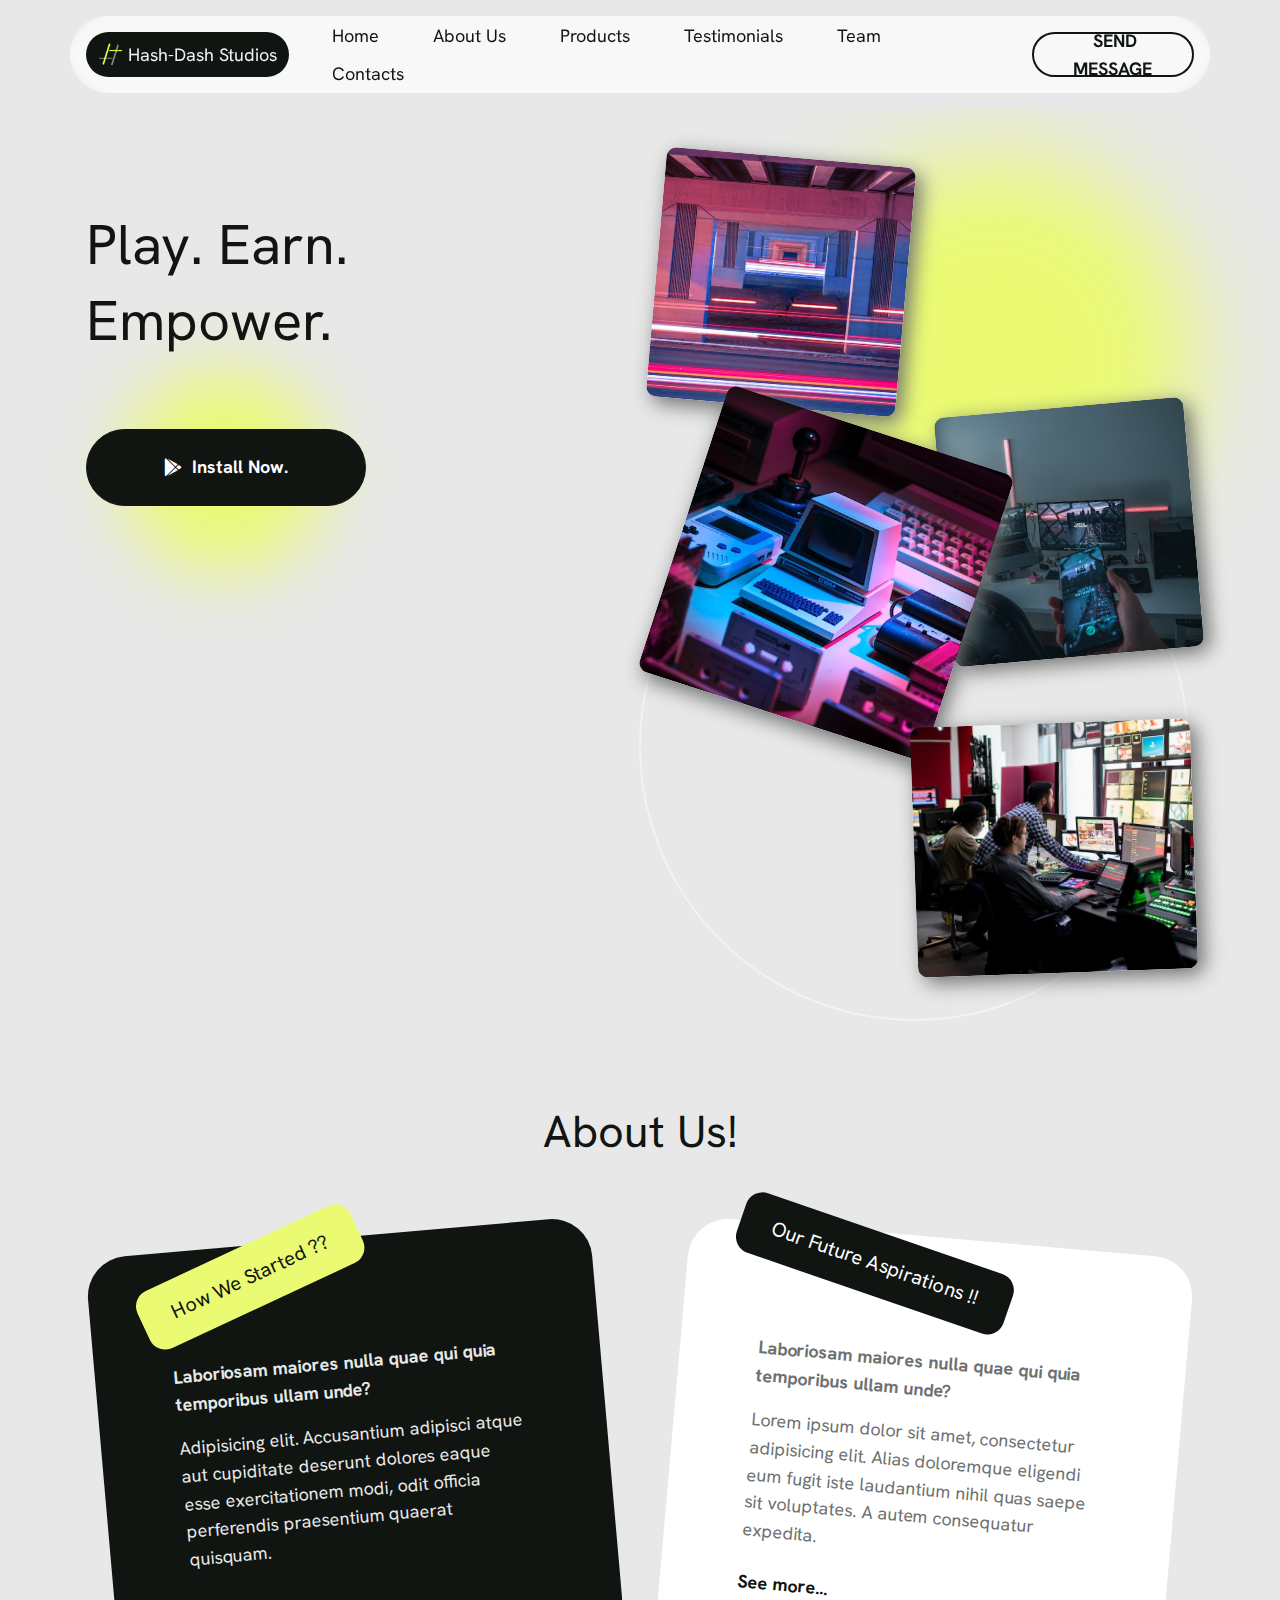
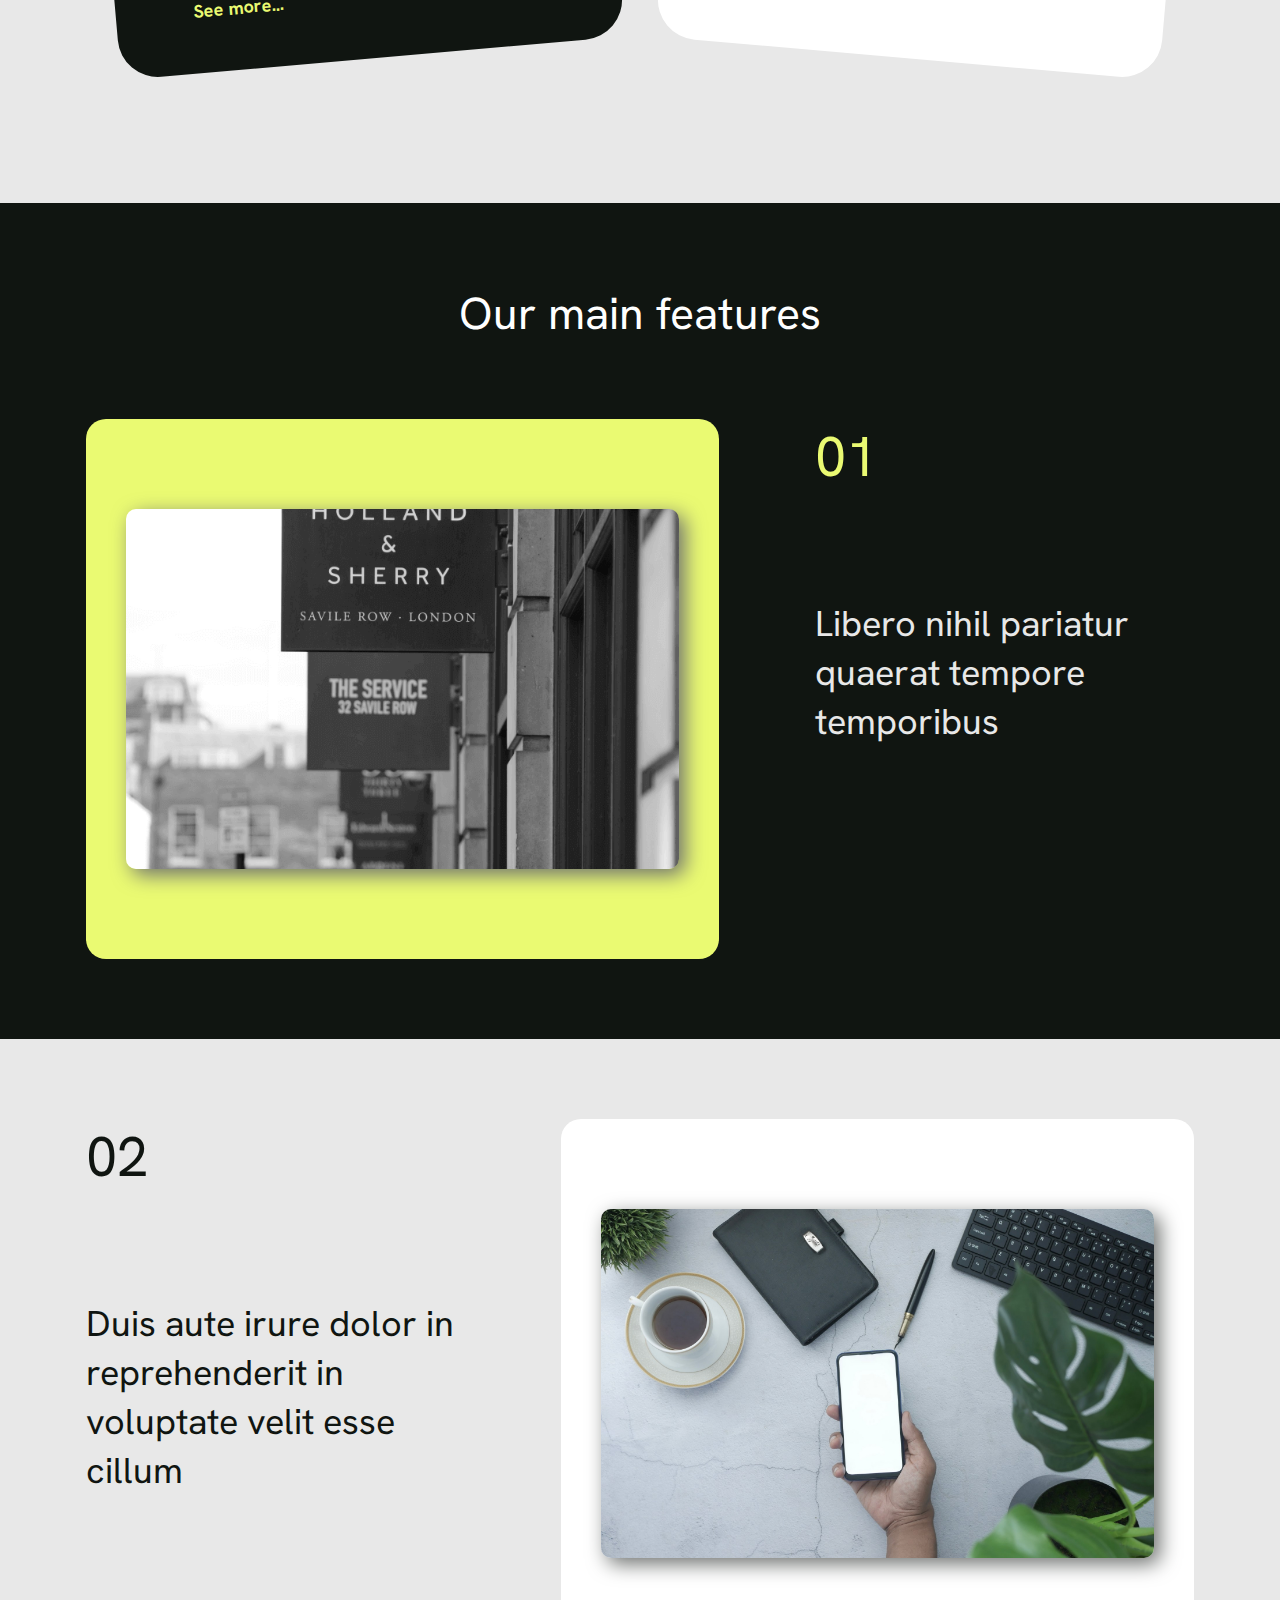
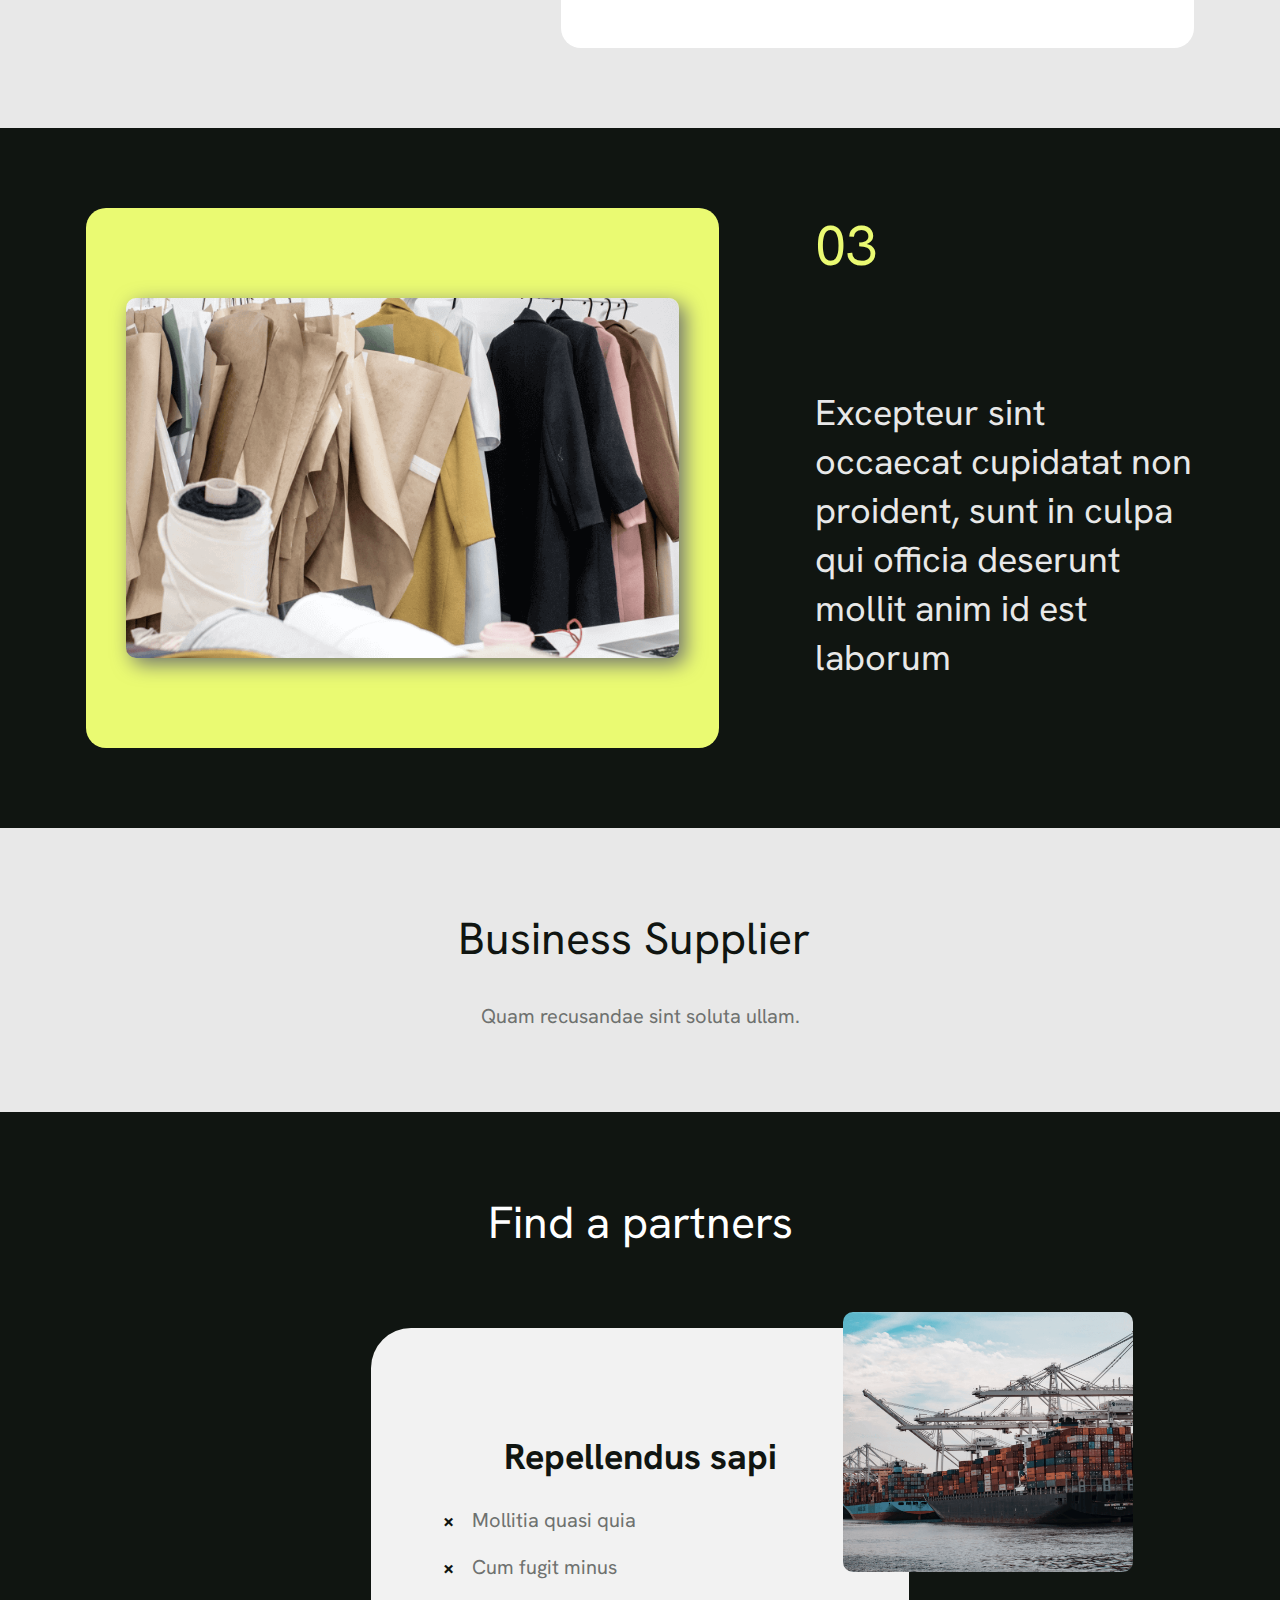
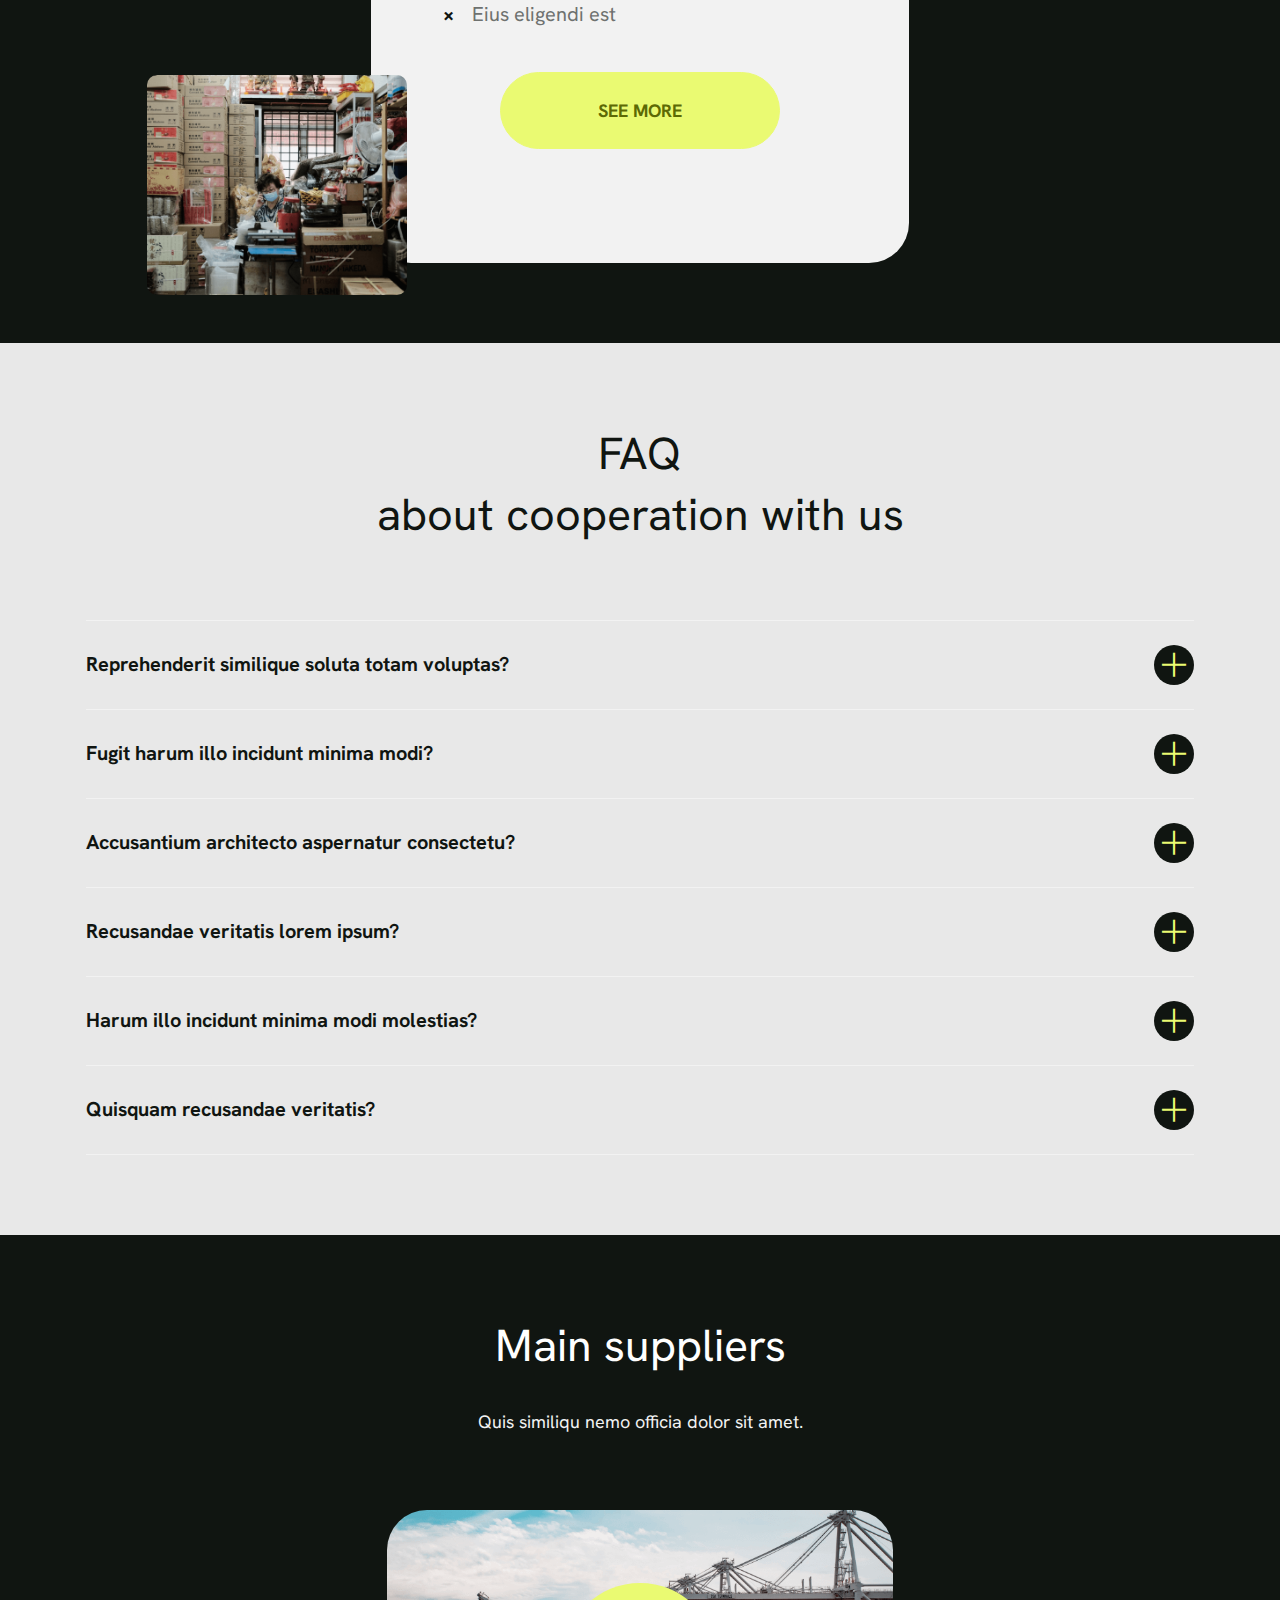
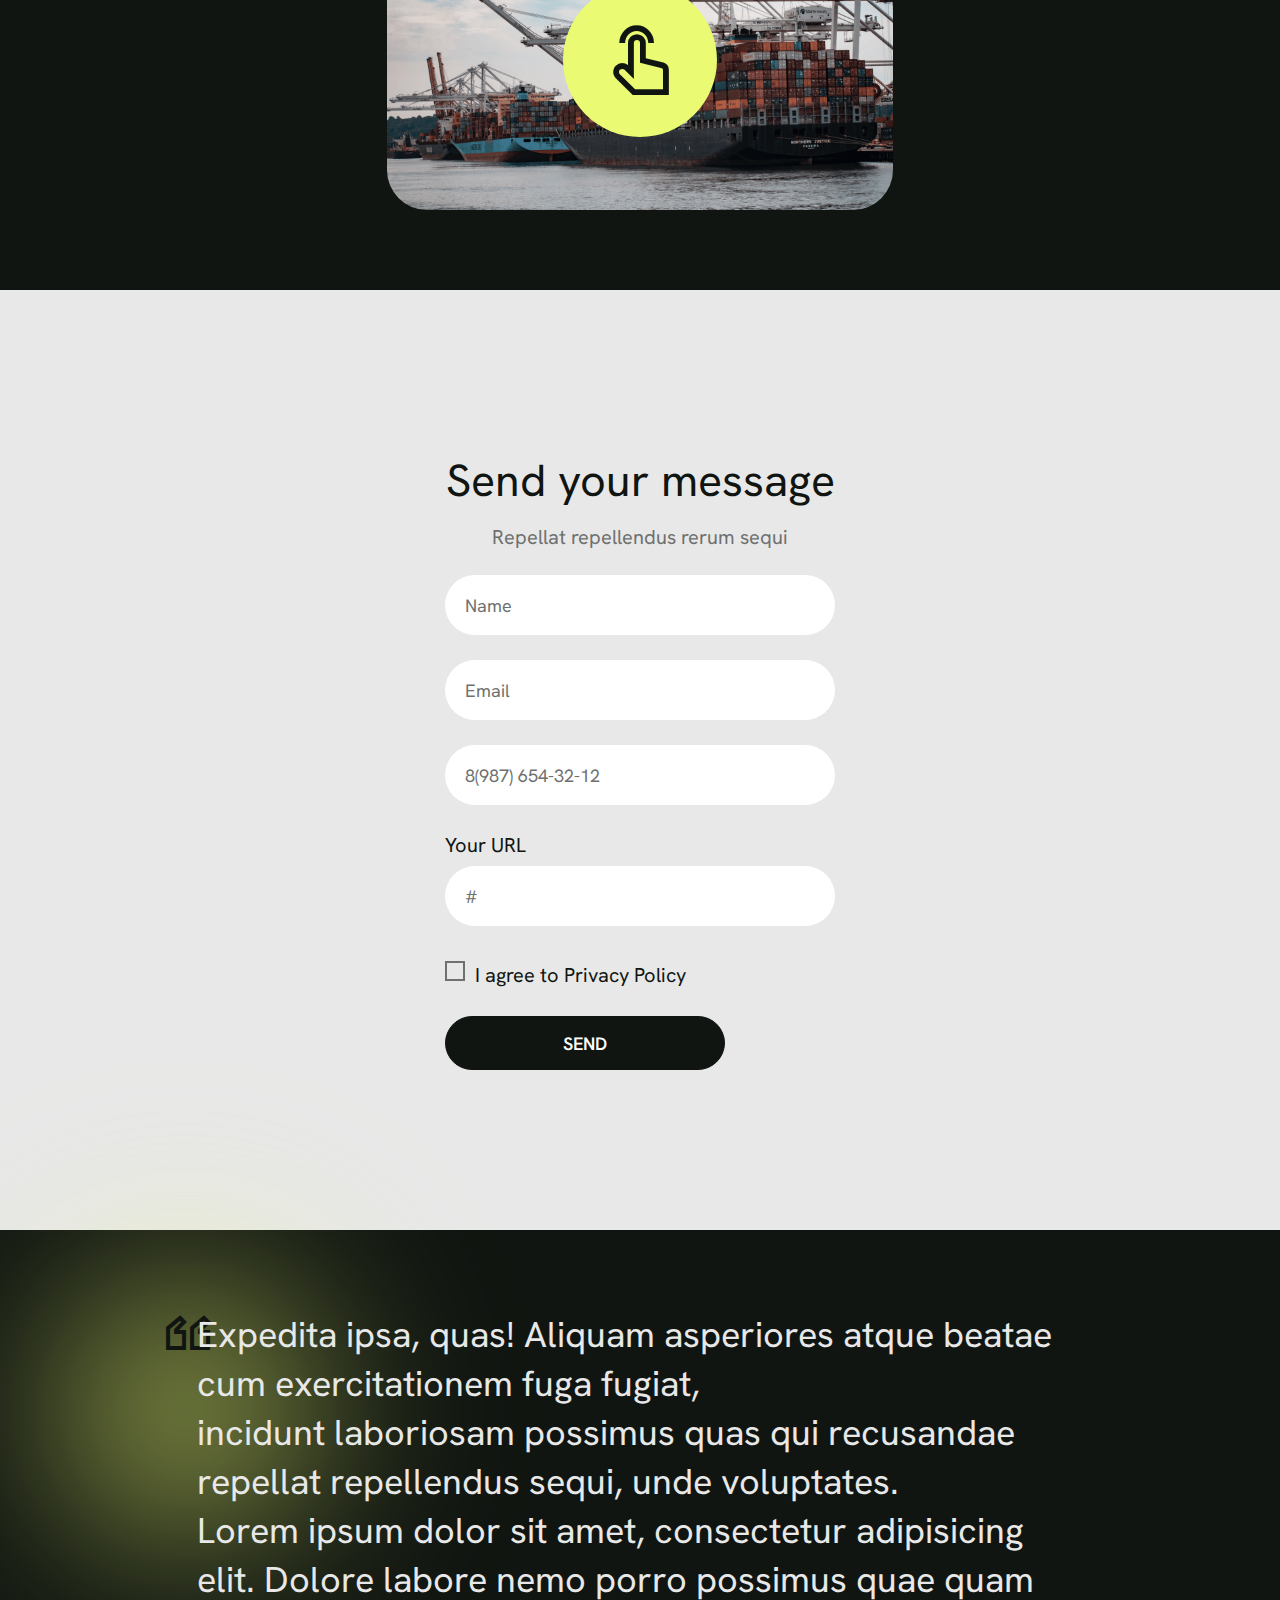
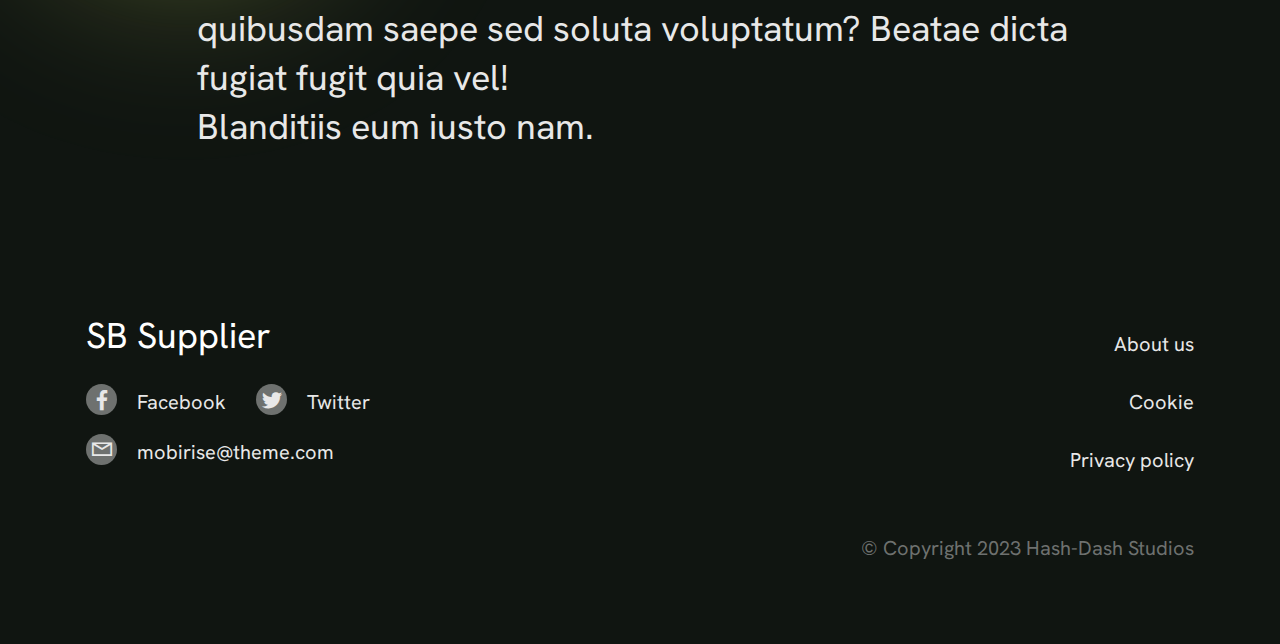
==== commit e2900d19: "Header Completed" ====
--- a/index.html
+++ b/index.html
@@ -8,7 +8,7 @@
   <meta http-equiv="X-UA-Compatible" content="IE=edge">
   
   <meta name="viewport" content="width=device-width, initial-scale=1, minimum-scale=1">
-  <link rel="shortcut icon" href="assets/images/logo.png" type="image/x-icon">
+  <link rel="shortcut icon" href="assets/images/Hash-Dashlogo.png" type="image/x-icon">
   <meta name="description" content="">
   
   
@@ -21,6 +21,8 @@
   <link rel="stylesheet" href="assets/socicon/css/styles.css">
   <link rel="stylesheet" href="assets/theme/css/style.css">
   <link rel="stylesheet" href="assets/recaptcha.css">
+  <link rel="stylesheet" href="https://cdnjs.cloudflare.com/ajax/libs/font-awesome/5.15.3/css/all.min.css">
+
   <link rel="preload" href="https://fonts.googleapis.com/css?family=Hanken+Grotesk:100,200,300,400,500,600,700,800,900,100i,200i,300i,400i,500i,600i,700i,800i,900i&amp;display=swap" as="style" onload="this.onload=null;this.rel='stylesheet'">
   <noscript><link rel="stylesheet" href="https://fonts.googleapis.com/css?family=Hanken+Grotesk:100,200,300,400,500,600,700,800,900,100i,200i,300i,400i,500i,600i,700i,800i,900i&amp;display=swap"></noscript>
   <link rel="preload" as="style" href="assets/mobirise/css/mbr-additional.css"><link rel="stylesheet" href="assets/mobirise/css/mbr-additional.css" type="text/css">
@@ -40,11 +42,11 @@
             <div class="navbar-brand d-flex d-lg-none">
                 <span class="navbar-logo">
                     <a href="#header2-7">
-                        <img src="assets/images/logo.png" alt="">
+                        <img src="assets/images/Hash-Dashlogo.png" alt="">
                     </a>
                 </span>
                 <span class="navbar-caption-wrap">
-                    <a class="navbar-caption display-4" href="#header2-7">SB Supplier
+                    <a class="navbar-caption display-4" href="#header2-7">Hash-Dash Studios
                     </a>
                 </span>
             </div>
@@ -60,16 +62,19 @@
                 <div class="navbar-brand d-none d-lg-flex">
                 <span class="navbar-logo">
                     <a href="#header2-7">
-                        <img src="assets/images/logo.png" alt="">
+                        <img src="assets/images/Hash-Dashlogo.png" alt="">
                     </a>
                 </span>
-                    <span class="navbar-caption-wrap"><a class="navbar-caption display-4" href="#header2-7">SB Supplier</a></span>
+                    <span class="navbar-caption-wrap"><a class="navbar-caption display-4" href="#header2-7">Hash-Dash Studios</a></span>
                 </div>
                 <ul class="navbar-nav nav-dropdown" data-app-modern-menu="true"><li class="nav-item"><a class="nav-link link text-primary display-4" href="https://mobirise.com#/extensions/supplym5/index.html">Home</a></li>
                     <li class="nav-item"><a class="nav-link link text-primary display-4" href="#features2-2">About Us</a></li>
-                    <li class="nav-item"><a class="nav-link link text-primary display-4" href="#content8-4">Features</a></li>
-                    <li class="nav-item"><a class="nav-link link text-primary display-4" href="#form1-c">Contacts</a></li></ul>
-
+                    <li class="nav-item"><a class="nav-link link text-primary display-4" href="#content8-4">Products</a></li>
+                    <li class="nav-item"><a class="nav-link link text-primary display-4" href="#form1-c">Testimonials</a></li>
+                    <li class="nav-item"><a class="nav-link link text-primary display-4" href="#form1-c">Team</a></li>
+                    <li class="nav-item"><a class="nav-link link text-primary display-4" href="#form1-c">Contacts</a></li>
+                </ul>
+                    
                 
 
                 <div class="mbr-section-btn-main" role="tablist"><a class="btn btn-primary-outline display-4" href="#form1-c">
@@ -92,24 +97,34 @@
             <div class="col-12 col-lg-6">
                 <div class="title-wrapper">
                     <h1 class="mbr-section-title mbr-fonts-style display-1">
-                        Small Business <br> Supplier
+                        Play. Earn. <br> Empower.
                     </h1>
+                    
                     <div class="mbr-section-btn"><a class="btn btn-primary display-4" href="#">
-                            <strong>START NOW</strong>
+                        <i class="fab fa-google-play"></i>&nbsp;&nbsp;<strong>Install Now.</strong>
                         </a></div>
                 </div>
             </div>
             <div class="col-12 col-lg-6">
                 <div class="image-wrapper">
-                    <img class="image_1" src="assets/images/image9.jpg" alt="">
-                    <img class="image_2" src="assets/images/image3.jpg" alt="">
-                    <img class="image_3" src="assets/images/image10.jpg" alt="">
-                    <img class="image_4" src="assets/images/image11.jpg" alt="">
-                </div>
-            </div>
-        </div>
-    </div>
-</section>
+                    <img class="image_1" src="assets/images/BG4.jpg" alt="">
+                    <img class="image_2" src="assets/images/BG1.jpg" alt="">
+                    <img class="image_3" src="assets/images/BG3.jpg" alt="">
+                    <img class="image_4" src="assets/images/BG2.jpg" alt="">
+                </div>
+            </div>
+        </div>
+    </div>
+</section>
+
+
+
+
+<!--
+
+##Can be ustilised for other Section
+
+
 
 <section data-bs-version="5.1" class="share1 supplym5 cid-tpSXVG4FoJ" id="share1-3">
 
@@ -141,6 +156,10 @@
     </div>
 </section>
 
+-->
+
+
+
 <section data-bs-version="5.1" class="features2 supplym5 cid-tpSXSadNpJ" id="features2-2">
 
     
@@ -153,7 +172,7 @@
             <div class="col-12">
                 <div class="title-wrapper">
                     <h2 class="mbr-section-title mbr-fonts-style display-2">
-                        Click to read more
+                        About Us!
                     </h2>
                 </div>
             </div>
@@ -163,7 +182,7 @@
                 <div class="card-wrapper">
                     <div class="card-title-wrapper">
                         <h3 class="mbr-title_1 mbr-fonts-style display-7">
-                            To supplying
+                            How We Started ??
                         </h3>
                     </div>
                     <div class="text-wrapper">
@@ -186,7 +205,7 @@
                 <div class="card-wrapper">
                     <div class="card-title-wrapper">
                         <h3 class="mbr-title_2 mbr-fonts-style display-7">
-                            To retailing
+                            Our Future Aspirations !!
                         </h3>
                     </div>
                     <div class="text-wrapper">
@@ -675,7 +694,7 @@
             </div>
             <div class="col-12">
                 <p class="mbr-fonts-style copyright display-7">
-                    © Copyright 2030 Mobirise - All Rights Reserved
+                    © Copyright 2023 Hash-Dash Studios
                 </p>
             </div>
         </div>
@@ -694,5 +713,4 @@
   
 </body>
 
-<!-- Mirrored from #/extensions/supplym5/small-business-supplier/ by HTTrack Website Copier/3.x [XR&CO'2014], Mon, 19 Jun 2023 05:45:42 GMT -->
 </html>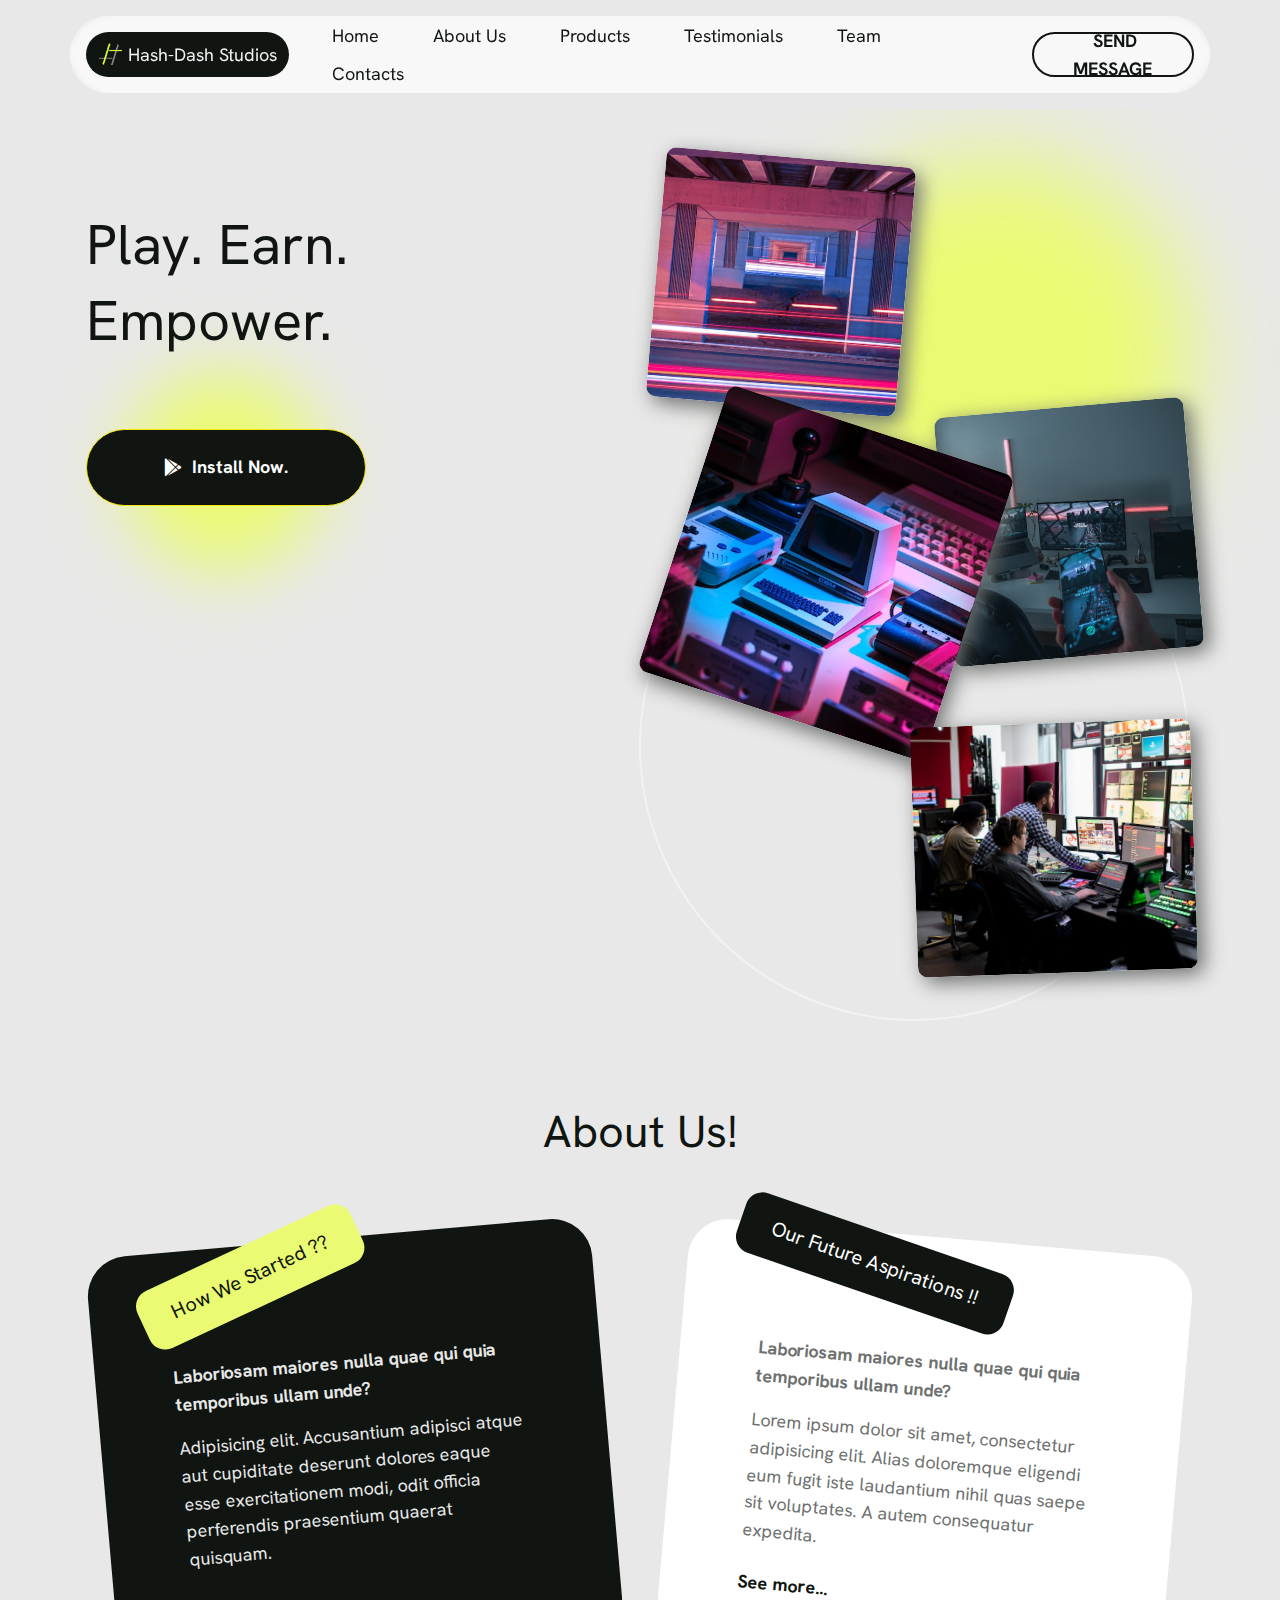
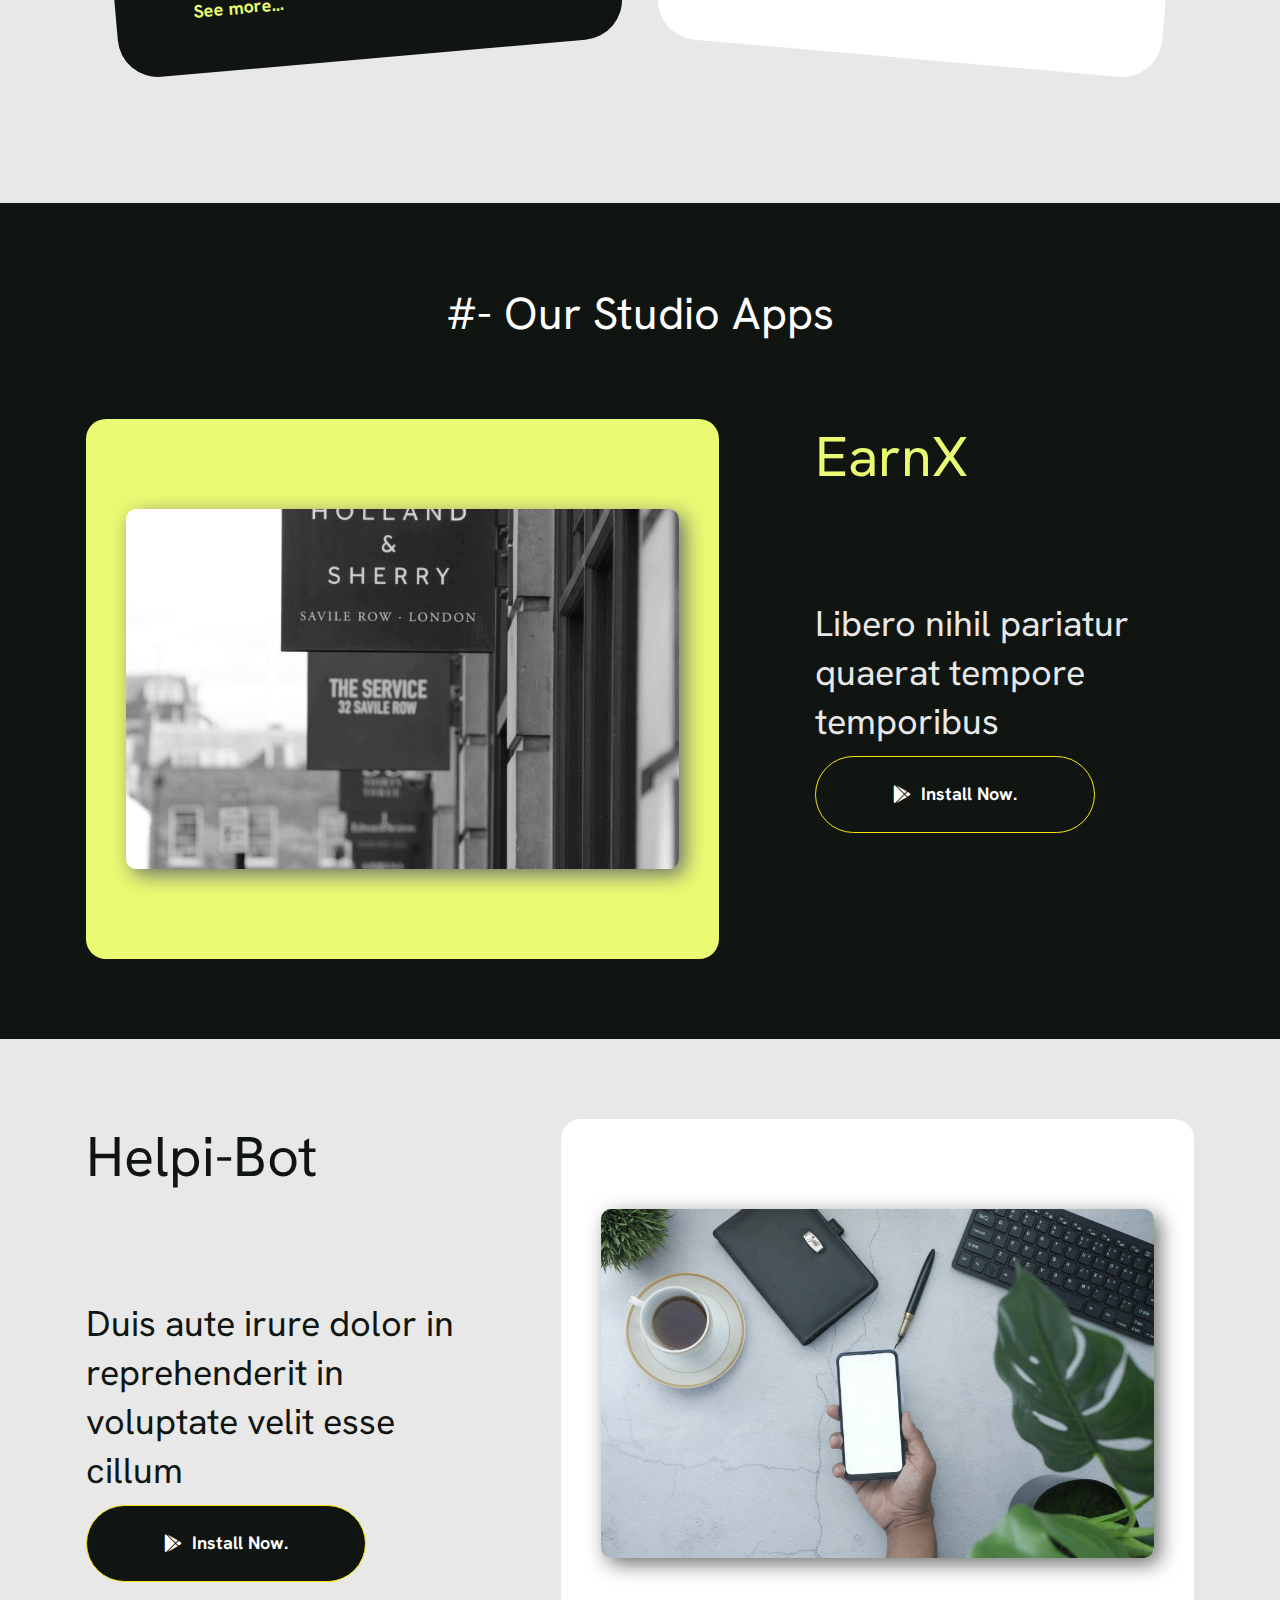
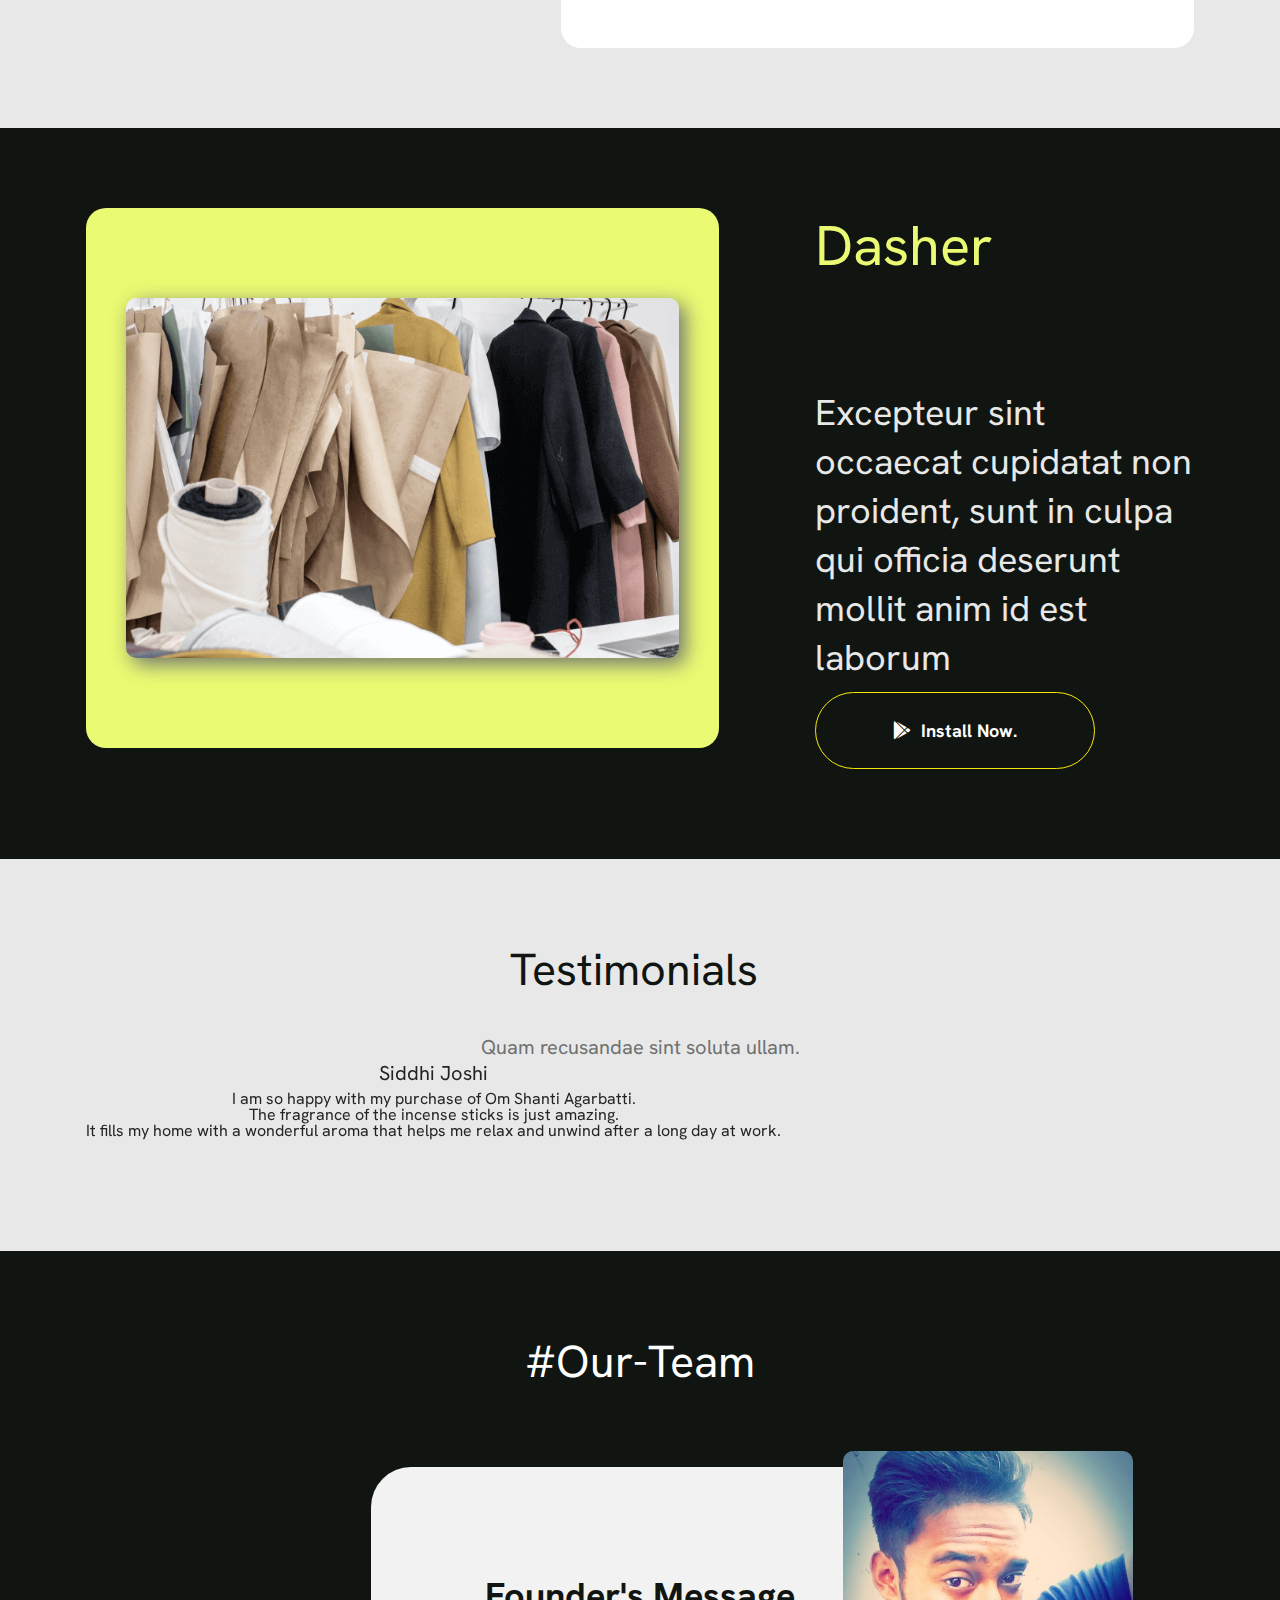
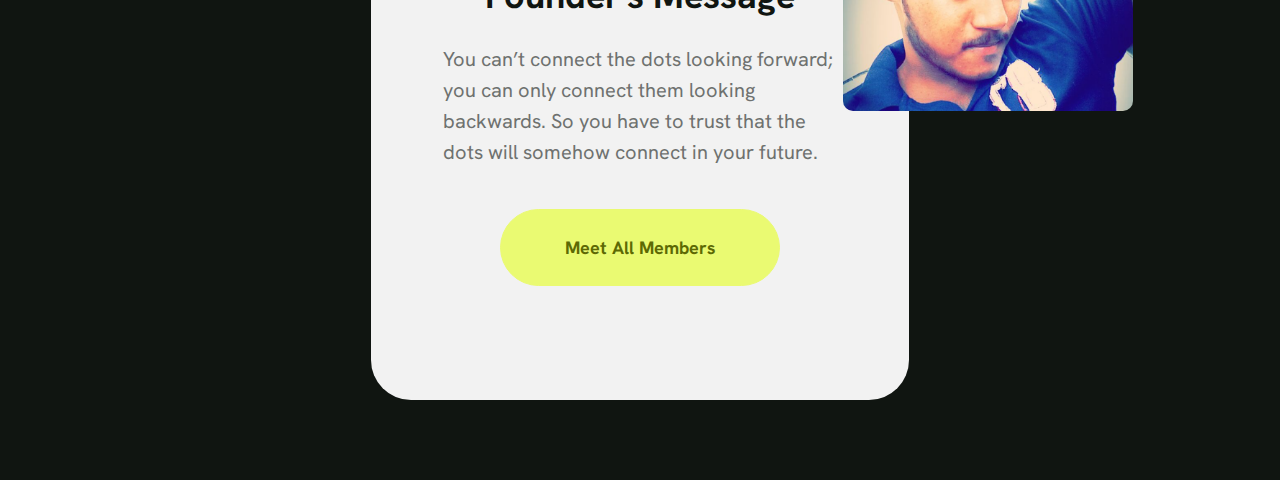
==== commit c72d903c: "miles to go before I sleep" ====
--- a/index.html
+++ b/index.html
@@ -70,8 +70,8 @@
                 <ul class="navbar-nav nav-dropdown" data-app-modern-menu="true"><li class="nav-item"><a class="nav-link link text-primary display-4" href="https://mobirise.com#/extensions/supplym5/index.html">Home</a></li>
                     <li class="nav-item"><a class="nav-link link text-primary display-4" href="#features2-2">About Us</a></li>
                     <li class="nav-item"><a class="nav-link link text-primary display-4" href="#content8-4">Products</a></li>
-                    <li class="nav-item"><a class="nav-link link text-primary display-4" href="#form1-c">Testimonials</a></li>
-                    <li class="nav-item"><a class="nav-link link text-primary display-4" href="#form1-c">Team</a></li>
+                    <li class="nav-item"><a class="nav-link link text-primary display-4" href="#content2-8">Testimonials</a></li>
+                    <li class="nav-item"><a class="nav-link link text-primary display-4" href="#content5-a">Team</a></li>
                     <li class="nav-item"><a class="nav-link link text-primary display-4" href="#form1-c">Contacts</a></li>
                 </ul>
                     
@@ -100,9 +100,13 @@
                         Play. Earn. <br> Empower.
                     </h1>
                     
-                    <div class="mbr-section-btn"><a class="btn btn-primary display-4" href="#">
-                        <i class="fab fa-google-play"></i>&nbsp;&nbsp;<strong>Install Now.</strong>
-                        </a></div>
+                    <div class="mbr-section-btn">
+                        <a class="btn btn-primary display-4" href="#">
+                            <i class="fab fa-google-play"></i>
+                            &nbsp;&nbsp;
+                            <strong>Install Now.</strong>
+                        </a>
+                    </div>
                 </div>
             </div>
             <div class="col-12 col-lg-6">
@@ -193,7 +197,7 @@
                             Adipisicing elit. Accusantium adipisci atque aut cupiditate deserunt dolores eaque esse
                             exercitationem modi, odit officia perferendis praesentium quaerat quisquam.
                         </p>
-                        <a class="link-wrapper" href="#">
+                        <a class="link-wrapper" href="">
                             <p class="mbr-link_1 mbr-fonts-style display-4">
                                 <strong>See more...</strong>
                             </p>
@@ -216,7 +220,7 @@
                             Lorem ipsum dolor sit amet, consectetur adipisicing elit. Alias doloremque eligendi eum
                             fugit iste laudantium nihil quas saepe sit voluptates. A autem consequatur expedita.
                         </p>
-                        <a class="link-wrapper" href="#">
+                        <a class="link-wrapper" href="">
                             <p class="mbr-link_2 mbr-fonts-style display-4">
                                 <strong>See more...</strong>
                             </p>
@@ -241,7 +245,7 @@
         <div class="row">
             <div class="col-12">
                 <h2 class="mbr-section-title mbr-fonts-style display-2">
-                    Our main features
+                    #- Our Studio Apps
                 </h2>
             </div>
             <div class="col-12 col-lg-7">
@@ -251,12 +255,22 @@
             </div>
             <div class="col-12 col-lg-5">
                 <div class="text-wrapper">
+                    <a href="./earnX.html">
                     <p class="mbr-number mbr-fonts-style display-1">
-                        01
-                    </p>
+                         EarnX 
+                    </p></a>
                     <p class="mbr-text mbr-fonts-style display-5">
                         Libero nihil pariatur quaerat tempore temporibus
                     </p>
+
+                    <div class="mbr-section-btn">
+                        <a class="btn btn-primary display-4" href="#">
+                            <i class="fab fa-google-play"></i>
+                            &nbsp;&nbsp;
+                            <strong>Install Now.</strong>
+                        </a>
+                    </div>
+
                 </div>
             </div>
         </div>
@@ -282,11 +296,21 @@
             </div>
             <div class="col-12 col-lg-5">
                 <div class="text-wrapper">
+                    <a href="./helpibot.html">
                     <p class="mbr-number mbr-fonts-style display-1">
-                        02</p>
+                         Helpi-Bot </p></a>
                     <p class="mbr-text mbr-fonts-style display-5">
                         Duis aute irure dolor in reprehenderit in voluptate velit esse cillum
                     </p>
+
+                    <div class="mbr-section-btn">
+                        <a class="btn btn-primary display-4" href="#">
+                            <i class="fab fa-google-play"></i>
+                            &nbsp;&nbsp;
+                            <strong>Install Now.</strong>
+                        </a>
+                    </div>
+
                 </div>
             </div>
         </div>
@@ -312,10 +336,21 @@
             </div>
             <div class="col-12 col-lg-5">
                 <div class="text-wrapper">
+                    <a href="./dasher.html">
                     <p class="mbr-number mbr-fonts-style display-1">
-                        03</p>
+                          Dasher </p></a>
                     <p class="mbr-text mbr-fonts-style display-5">
-                        Excepteur sint occaecat cupidatat non proident, sunt in culpa qui officia deserunt mollit anim id est laborum</p>
+                        Excepteur sint occaecat cupidatat non proident, sunt in culpa qui officia deserunt mollit anim id est laborum
+                    </p>
+
+                    <div class="mbr-section-btn">
+                        <a class="btn btn-primary display-4" href="#">
+                            <i class="fab fa-google-play"></i>
+                            &nbsp;&nbsp;
+                            <strong>Install Now.</strong>
+                        </a>
+                    </div>
+                
                 </div>
             </div>
         </div>
@@ -334,14 +369,163 @@
             <div class="col-12">
                 <div class="text-wrapper">
                     <h2 class="mbr-section-title mbr-fonts-style display-2">
-                        Business Supplier&nbsp;</h2>
+                        Testimonials&nbsp;</h2>
                     <p class="mbr-text mbr-fonts-style display-7">
                         Quam recusandae sint soluta ullam.
                     </p>
-                </div>
-            </div>
-        </div>
-    </div>
+                    <div id="carouselExample2Controls" class="carousel slide " data-ride="carousel">
+                        <div class="carousel-inner">
+
+                                <div class="carousel-item active">
+                                    <div class="client_container layout_padding-top">
+                                      <div class="img-box">
+                                        <img src="images/2651711-modified.png" alt="">
+                                      </div>
+                                      <div class="detail-box">
+                                        <h5>
+                                          Siddhi Joshi
+                                        </h5>
+                                        <p>
+                                          <img src="images/left-quote.png" alt="">
+                                          <span>
+                                            I am so happy with my purchase of Om Shanti Agarbatti. 
+                                            <br>The fragrance of the incense sticks is just amazing. 
+                                            <br>It fills my home with a wonderful aroma that helps me relax and unwind after a long day at work.
+                                          </span>
+                                          <img src="images/right-quote.png" alt=""> <br>
+                                        </p>
+                                      </div>
+                                    </div>
+                                </div>
+                                <div class="carousel-item">
+                                    <div class="client_container layout_padding-top">
+                                    <div class="img-box">
+                                        <img src="images/2650459-modified.png" alt="">
+                                    </div>
+                                    <div class="detail-box">
+                                        <h5>
+                                        Ashish Kashiv
+                                        </h5>
+                                        <p>
+                                        <img src="images/left-quote.png" alt="">
+                                        <span>
+                                            The Sandalwood incense sticks from Om Shanti Agarbatti are my absolute favorite. 
+                                            <br>The aroma is so pure and natural that it makes me feel like I am in a forest surrounded by sandalwood trees.
+                                            <br> Highly recommended!
+                                        </span>
+                                        <img src="images/right-quote.png" alt=""> <br>
+                                        </p>
+                                    </div>
+                                    </div>
+                                </div>
+                                
+                                <div class="carousel-item">
+                                    <div class="client_container layout_padding-top">
+                                    <div class="img-box">
+                                        <img src="images/2651711-modified (1).png" alt="">
+                                    </div>
+                                    <div class="detail-box">
+                                        <h5>
+                                        Radhika Mann
+                                        </h5>
+                                        <p>
+                                        <img src="images/left-quote.png" alt="">
+                                        <span>
+                                            I recently ordered the Bharat Darshan incense sticks from Om Shanti Agarbatti and was pleasantly surprised. 
+                                            <br>The fragrance is so soothing and calming that it instantly transports me to a peaceful place.
+                                        </span>
+                                        <img src="images/right-quote.png" alt=""> <br>
+                                        
+                                        </p>
+                                    </div>
+                                    </div>
+                                </div>
+                                
+                                <div class="carousel-item">
+                                    <div class="client_container layout_padding-top">
+                                    <div class="img-box">
+                                        <img src="images/2650459-modified (1).png" alt="">
+                                    </div>
+                                    <div class="detail-box">
+                                        <h5>
+                                        Alok Pawar
+                                        </h5>
+                                        <p>
+                                        <img src="images/left-quote.png" alt="">
+                                        <span>
+                                            I have been using the Yatra incense sticks from Om Shanti Agarbatti for a few weeks now, and I must say I am impressed. The fragrance is unique and refreshing,
+                                            <br> and it lasts longer than other brands I have tried.
+                                        </span>
+                                        <img src="images/right-quote.png" alt=""> <br>
+                                        
+                                        </p>
+                                    </div>
+                                    </div>
+                                </div>
+                                
+                                <div class="carousel-item">
+                                    <div class="client_container layout_padding-top">
+                                    <div class="img-box">
+                                        <img src="images/2651711-modified (2).png" alt="">
+                                    </div>
+                                    <div class="detail-box">
+                                        <h5>
+                                        Sejal Parecha
+                                        </h5>
+                                        <p>
+                                        <img src="images/left-quote.png" alt="">
+                                        <span>
+                                            I am in love with the Sarita incense sticks from Om Shanti Agarbatti. 
+                                            <br>The fragrance is so divine that it helps me meditate and connect with my inner self.
+                                            <br> I have recommended it to all my friends and family.
+                                        </span>
+                                        <img src="images/right-quote.png" alt=""> <br>
+                                        
+                                        </p>
+                                    </div>
+                                    </div>
+                                </div>
+                                
+                                <div class="carousel-item">
+                                    <div class="client_container layout_padding-top">
+                                    <div class="img-box">
+                                        <img src="images/2650459-modified (2).png" alt="">
+                                    </div>
+                                    <div class="detail-box">
+                                        <h5>
+                                        Saurabh Jha
+                                        </h5>
+                                        <p>
+                                        <img src="images/left-quote.png" alt="">
+                                        <span>
+                                            Om Shanti Agarbatti is my go-to brand for incense sticks. 
+                                            <br>The IndraPuri scent is my personal favorite. It has a sweet and floral fragrance that 
+                                            <br>instantly lifts my mood and makes my home smell amazing
+                                        </span>
+                                        <img src="images/right-quote.png" alt=""> <br>
+                                        </p>
+                                    </div>
+                                    </div>
+                                </div>
+                            
+                        </div>
+                        <a class="carousel-control-prev" href="#carouselExample2Controls" role="button" data-slide="prev">
+                          <span class="sr-only">Previous</span>
+                        </a>
+                        <a class="carousel-control-next" href="#carouselExample2Controls" role="button" data-slide="next">
+                          <span class="sr-only">Next</span>
+                        </a>
+                      
+                    </div>
+
+                </div>
+            </div>
+        </div>
+    </div>
+
+
+
+    
 </section>
 
 <section data-bs-version="5.1" class="content5 supplym5 cid-tpSZ8JSNdk" id="content5-a">
@@ -356,33 +540,37 @@
             <div class="col-12">
                 <div class="title-wrapper">
                     <h2 class="mbr-section-title mbr-fonts-style display-2">
-                        Find a partners
+                        #Our-Team
                     </h2>
                 </div>
             </div>
             <div class="col-12 col-lg-6">
                 <div class="card-wrapper">
                     <h3 class="mbr-card-title mbr-fonts-style display-5">
-                        <strong>Repellendus sapi</strong>
+                        <strong>Founder's Message</strong>
                     </h3>
                     <ul class="mbr-list mbr-fonts-style display-7">
-                        <li>Mollitia quasi quia</li>
-                        <li>Cum fugit minus</li>
-                        <li>Eius eligendi est</li>
+                        You can’t connect the dots looking forward; you can only connect them looking backwards. So you have to trust that the dots will somehow connect in your future.
                     </ul>
                     <div class="mbr-section-btn">
-                        <a class="btn btn-secondary display-4" href="#">
-                            <strong>SEE MORE</strong>
+                        <a class="btn btn-secondary display-4" href="assets/images/loneENough.png">
+                            <strong>Meet All Members</strong>
                         </a>
                     </div>
-                    <img class="image_1" src="assets/images/image9.jpg" alt="">
-                    <img class="image_2" src="assets/images/image11.jpg" alt="">
-                </div>
-            </div>
-        </div>
-    </div>
-</section>
-
+                    
+                        
+                    <img class="image_1" src="assets/images/founder.png" alt="">
+                   
+                    
+                    <!--img class="image_2" src="assets/images/image11.jpg" alt="" -->
+                </div>
+            </div>
+        </div>
+    </div>
+</section>
+
+<!--
+   
 <section data-bs-version="5.1" class="content9 supplym5 cid-tpSZ9YYa47" id="content9-b">
 
     
@@ -543,6 +731,10 @@
     </div>
 </section>
 
+ 
+
+
+
 <section data-bs-version="5.1" class="content7 supplym5 cid-tpSZknW4Nj" id="content7-d">
 
     
@@ -571,6 +763,9 @@
         </div>
     </div>
 </section>
+
+
+
 
 <section data-bs-version="5.1" class="form1 supplym5 cid-tpSZbu7KUh" id="form1-c">
 
@@ -597,9 +792,7 @@
                                 Send your message
                             </h1>
                         </div>
-                        <div class="col-12">
-                            <p class="mbr-text mbr-fonts-style display-7">Repellat repellendus rerum sequi</p>
-                        </div>
+                    
                         <div data-for="name" class="col-lg-12 col-md-12 col-sm-12 form-group mb-3">
                             <input type="text" name="name" placeholder="Name" data-form-field="Name" class="form-control display-7" value="" id="name-form1-c">
                         </div>
@@ -607,7 +800,7 @@
                             <input type="email" name="Email address" placeholder="Email" data-form-field="Email address" class="form-control display-7" value="" id="Email address-form1-c">
                         </div>
                         <div class="col-lg-12 col-md-12 col-sm-12 form-group mb-3" data-for="number">
-                            <input type="number" name="number" placeholder="8(987) 654-32-12" max="100" min="0" step="1" data-form-field="number" class="form-control display-7" value="" id="number-form1-c">
+                            <input type="number" name="number" placeholder="+91 99999 99999" max="100" min="0" step="1" data-form-field="number" class="form-control display-7" value="" id="number-form1-c">
                         </div>
                         <div class="col-lg-12 col-md-12 col-sm-12 form-group mb-3" data-for="email1">
                             <label for="email1-form1-c" class="form-control-label mbr-fonts-style display-7">
@@ -645,13 +838,7 @@
                 <div class="text-wrapper">
                     <span class="mbr-iconfont mobi-mbri-quote-left mobi-mbri"></span>
                     <p class="mbr-text mbr-fonts-style display-5">
-                        Expedita ipsa, quas! Aliquam
-                        asperiores atque beatae cum exercitationem fuga fugiat, <br> incidunt laboriosam possimus quas
-                        qui
-                        recusandae repellat repellendus sequi, unde voluptates. <br> Lorem ipsum dolor sit amet,
-                        consectetur
-                        adipisicing elit. Dolore labore nemo porro possimus quae quam <br> quibusdam saepe sed soluta
-                        voluptatum? Beatae dicta fugiat fugit quia vel! <br> Blanditiis eum iusto nam.
+                        Make sure you’re not just waiting for someone else to fix things, or hoping that things will improve … Figure out what’s going on and make a plan to improve things.
                     </p>
                 </div>
             </div>
@@ -668,19 +855,37 @@
     <div class="container">
         <div class="row">
             <div class="col-12 col-lg-6 col-md-6">
-                <h3 class="mbr-section-title mbr-fonts-style display-5">SB Supplier</h3>
+                <h3 class="mbr-section-title mbr-fonts-style display-5">#Social-Connect</h3>
                 <div class="soc-wrapper">
                     <p class="mbr-soc mbr-fonts-style display-7">
-                        <span class="mbr-iconfont socicon socicon-facebook"></span>
+                        <i class="fab fa-facebook"></i>
                         Facebook
                     </p>
                     <p class="mbr-soc mbr-fonts-style display-7">
-                        <span class="mbr-iconfont socicon socicon-twitter"></span>
+                        <i class="fab fa-instagram"></i>
+                        Instagram
+                    </p>
+                    <p class="mbr-soc mbr-fonts-style display-7">
+                        <i class="fab fa-linkedin"></i>
+                        LinkedIn
+                    </p>
+
+                    <p class="mbr-soc mbr-fonts-style display-7">
+                        <i class="fab fa-twitter"></i>
                         Twitter
                     </p>
                     <p class="mbr-soc mbr-fonts-style display-7">
-                        <span class="mobi-mbri mobi-mbri-letter mbr-iconfont"></span>
-                        mobirise@theme.com
+                        <i class="fab fa-youtube"></i>
+                        Youtube
+                    </p>
+                    <p class="mbr-soc mbr-fonts-style display-7">
+                        <i class="fas fa-envelope"></i>
+                        support@hds.com
+                    </p>
+
+                    <p class="mbr-soc mbr-fonts-style display-7">
+                        <i class="fas fa-phone"></i>
+                        Customer Care
                     </p>
                     
                 </div>
--- a/assets/mobirise/css/mbr-additional.css
+++ b/assets/mobirise/css/mbr-additional.css
@@ -113,7 +113,7 @@
 .btn-primary,
 .btn-primary:active {
   background-color: #101511 !important;
-  border-color: #101511 !important;
+  border-color: #f8e80c !important;
   color: #ffffff !important;
   box-shadow: 0 2px 2px 0 rgba(0, 0, 0, 0.2);
 }
--- a/assets/mobirise/css/mbr-additional.css
+++ b/assets/mobirise/css/mbr-additional.css
@@ -113,7 +113,7 @@
 .btn-primary,
 .btn-primary:active {
   background-color: #101511 !important;
-  border-color: #101511 !important;
+  border-color: #f8e80c !important;
   color: #ffffff !important;
   box-shadow: 0 2px 2px 0 rgba(0, 0, 0, 0.2);
 }
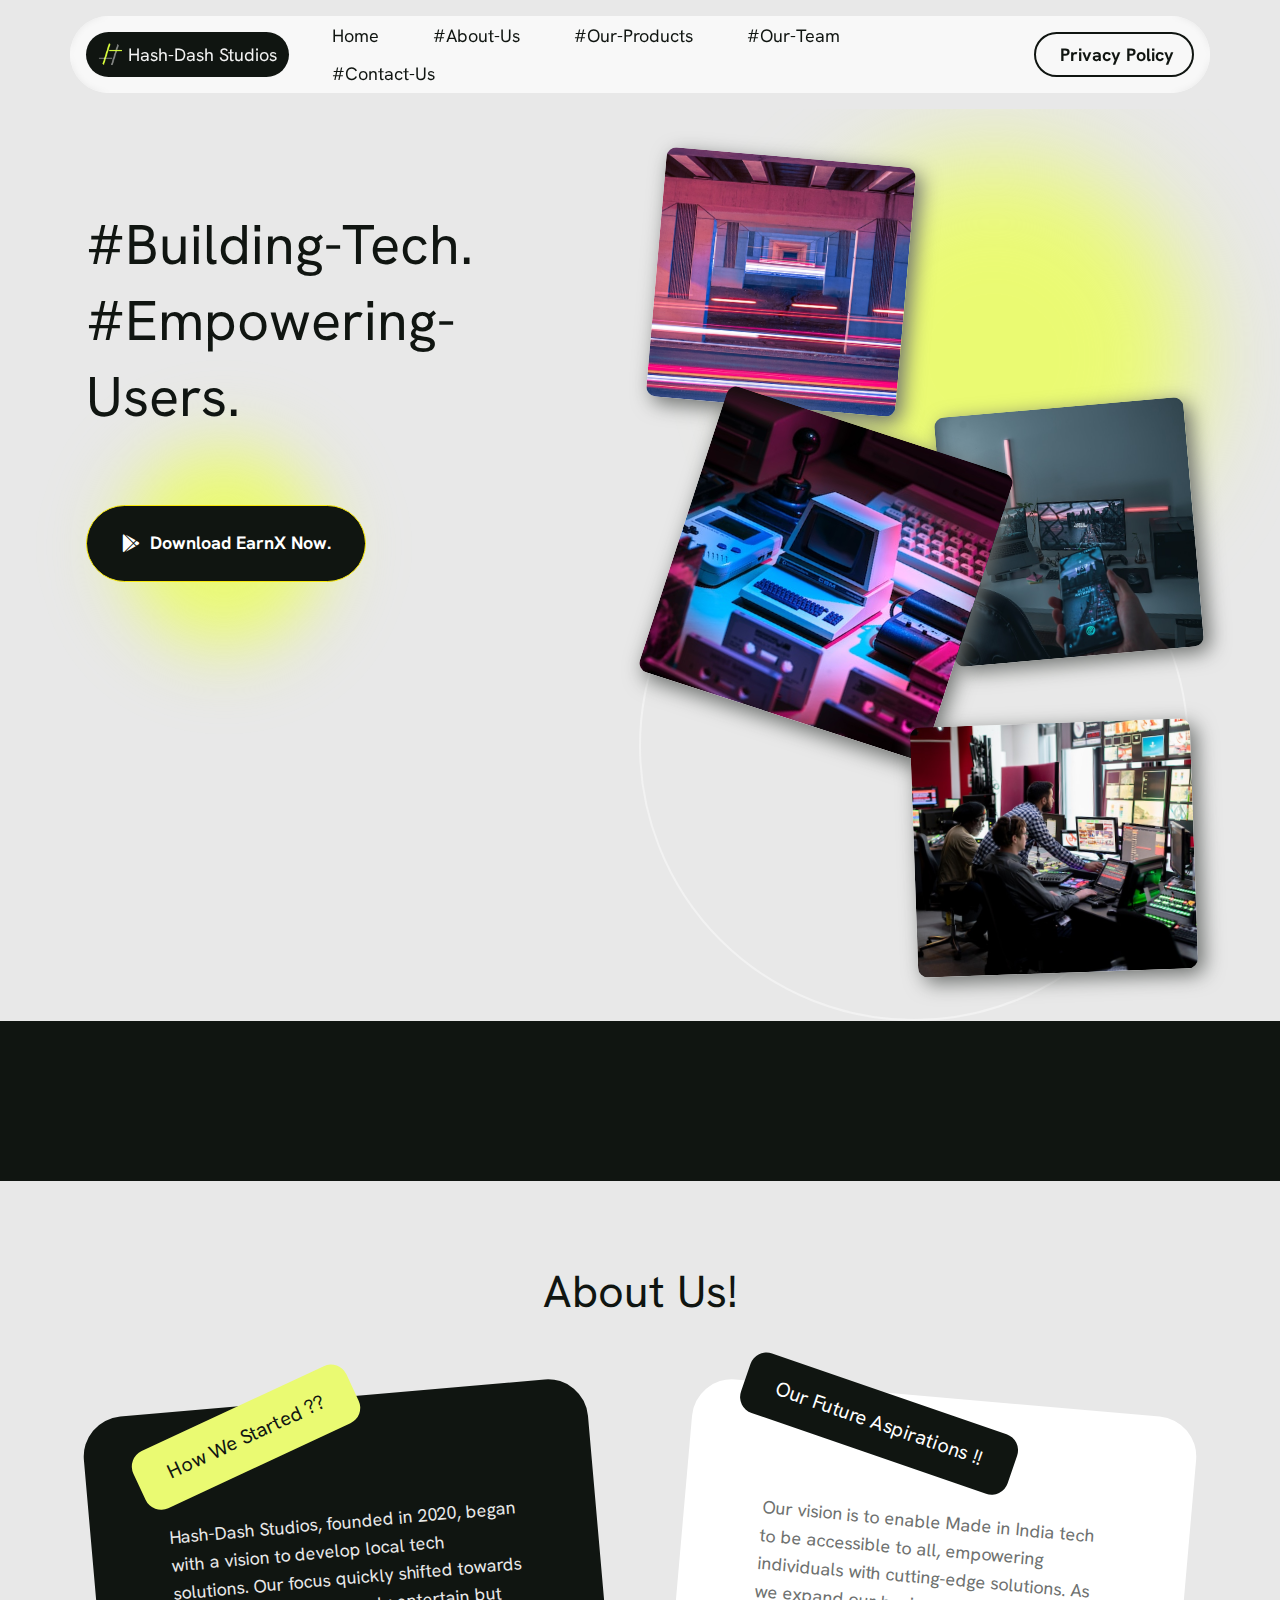
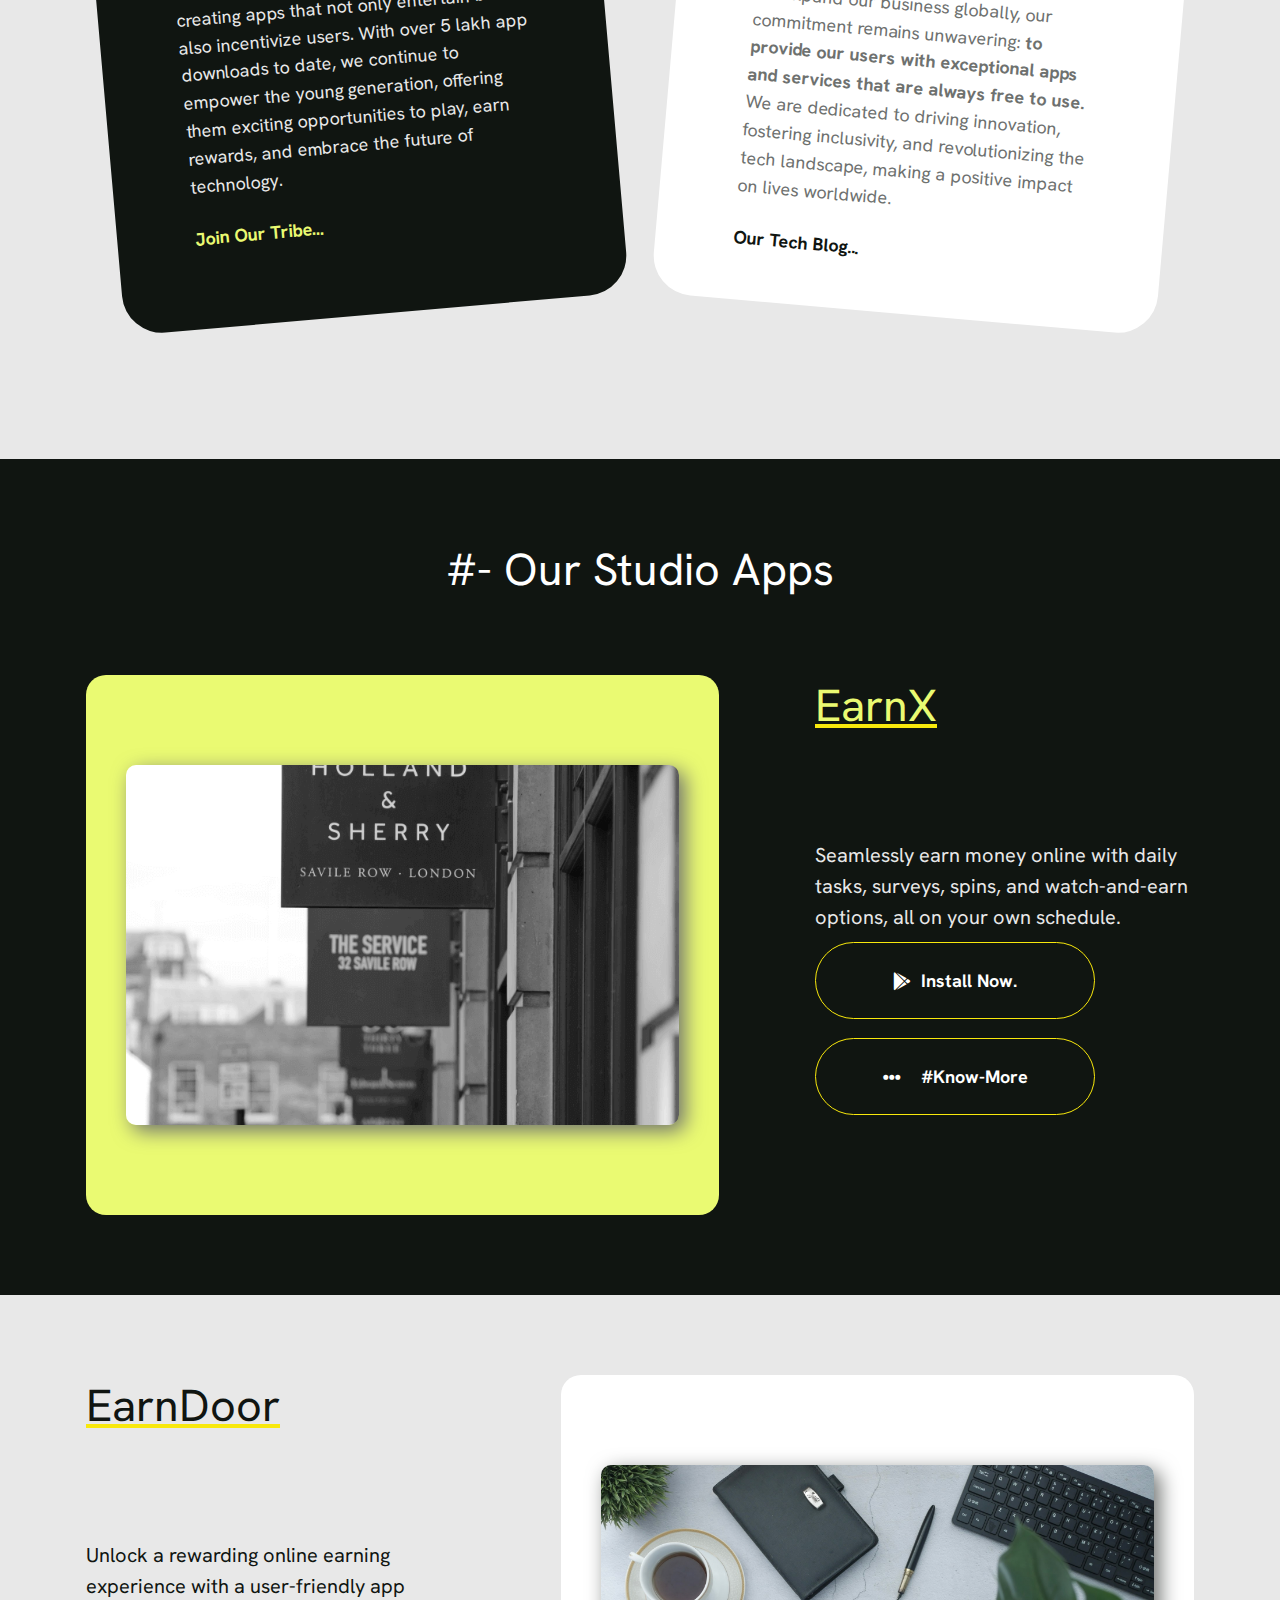
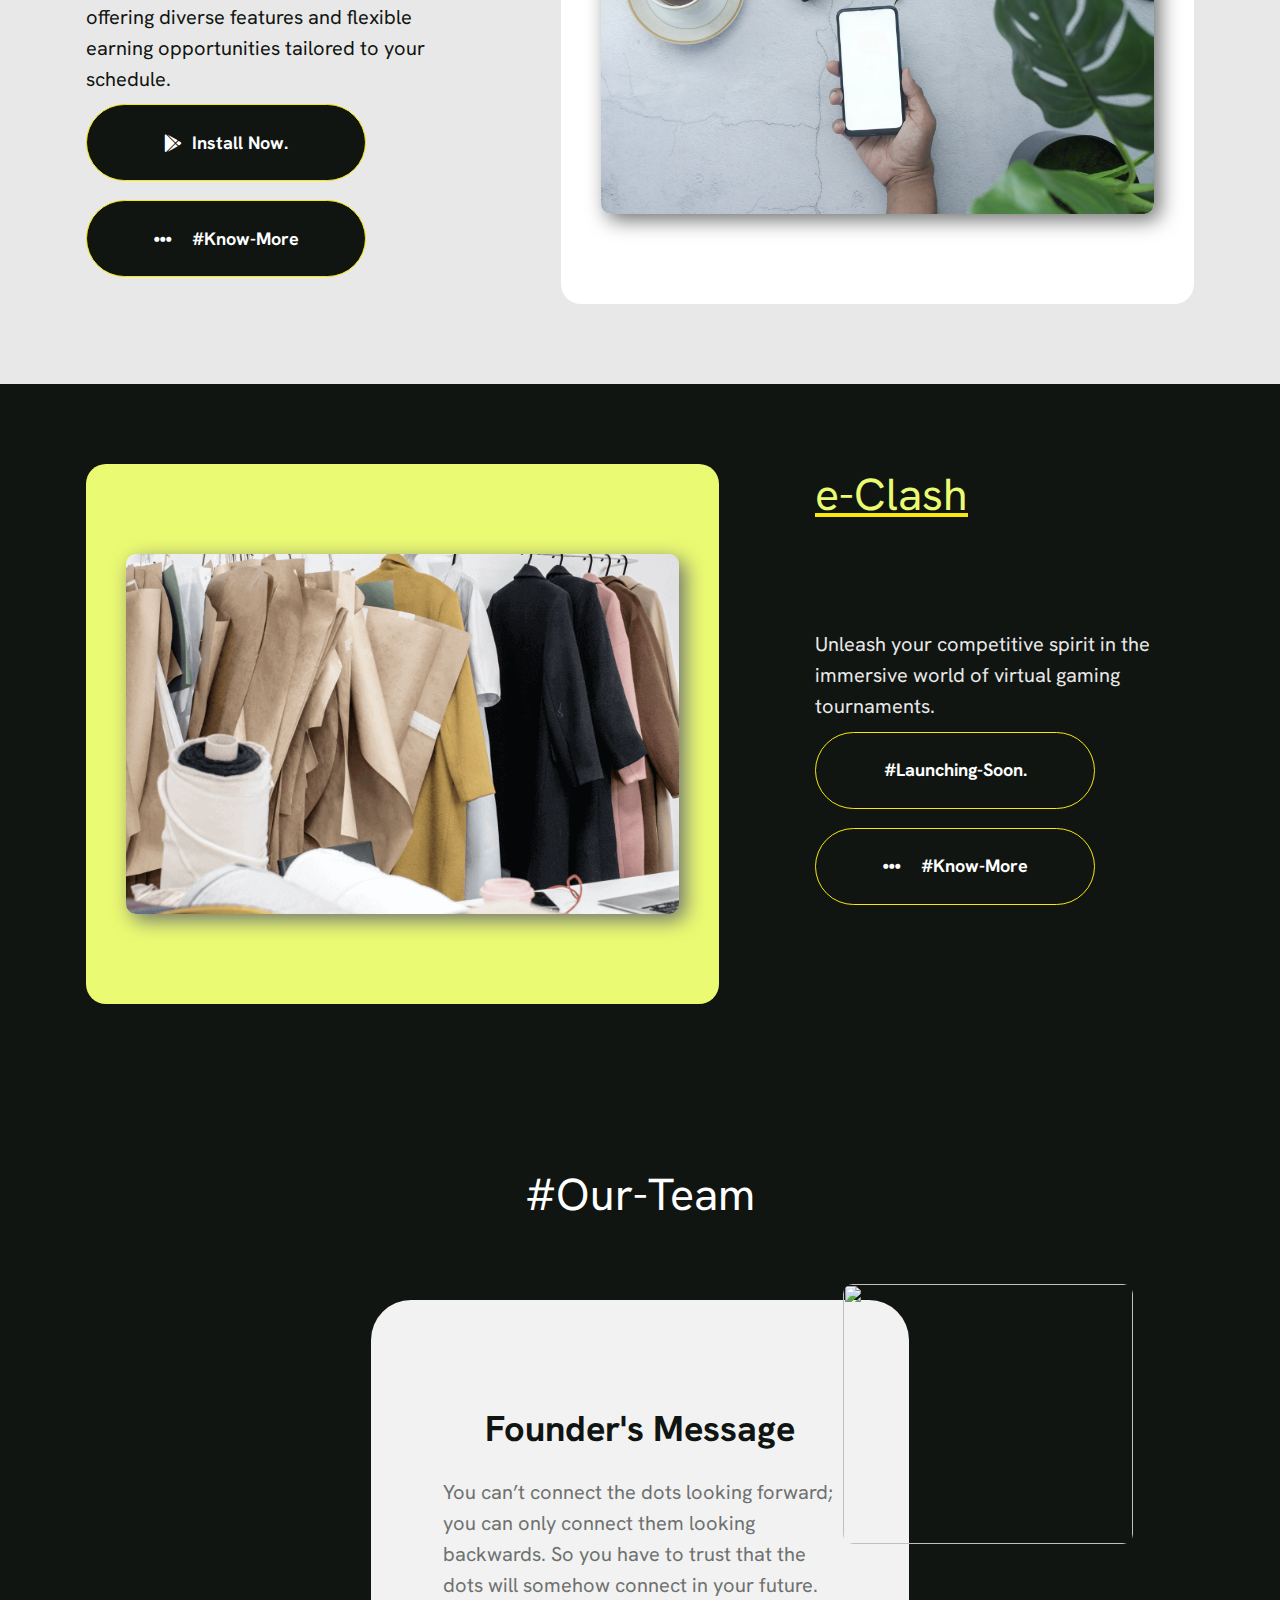
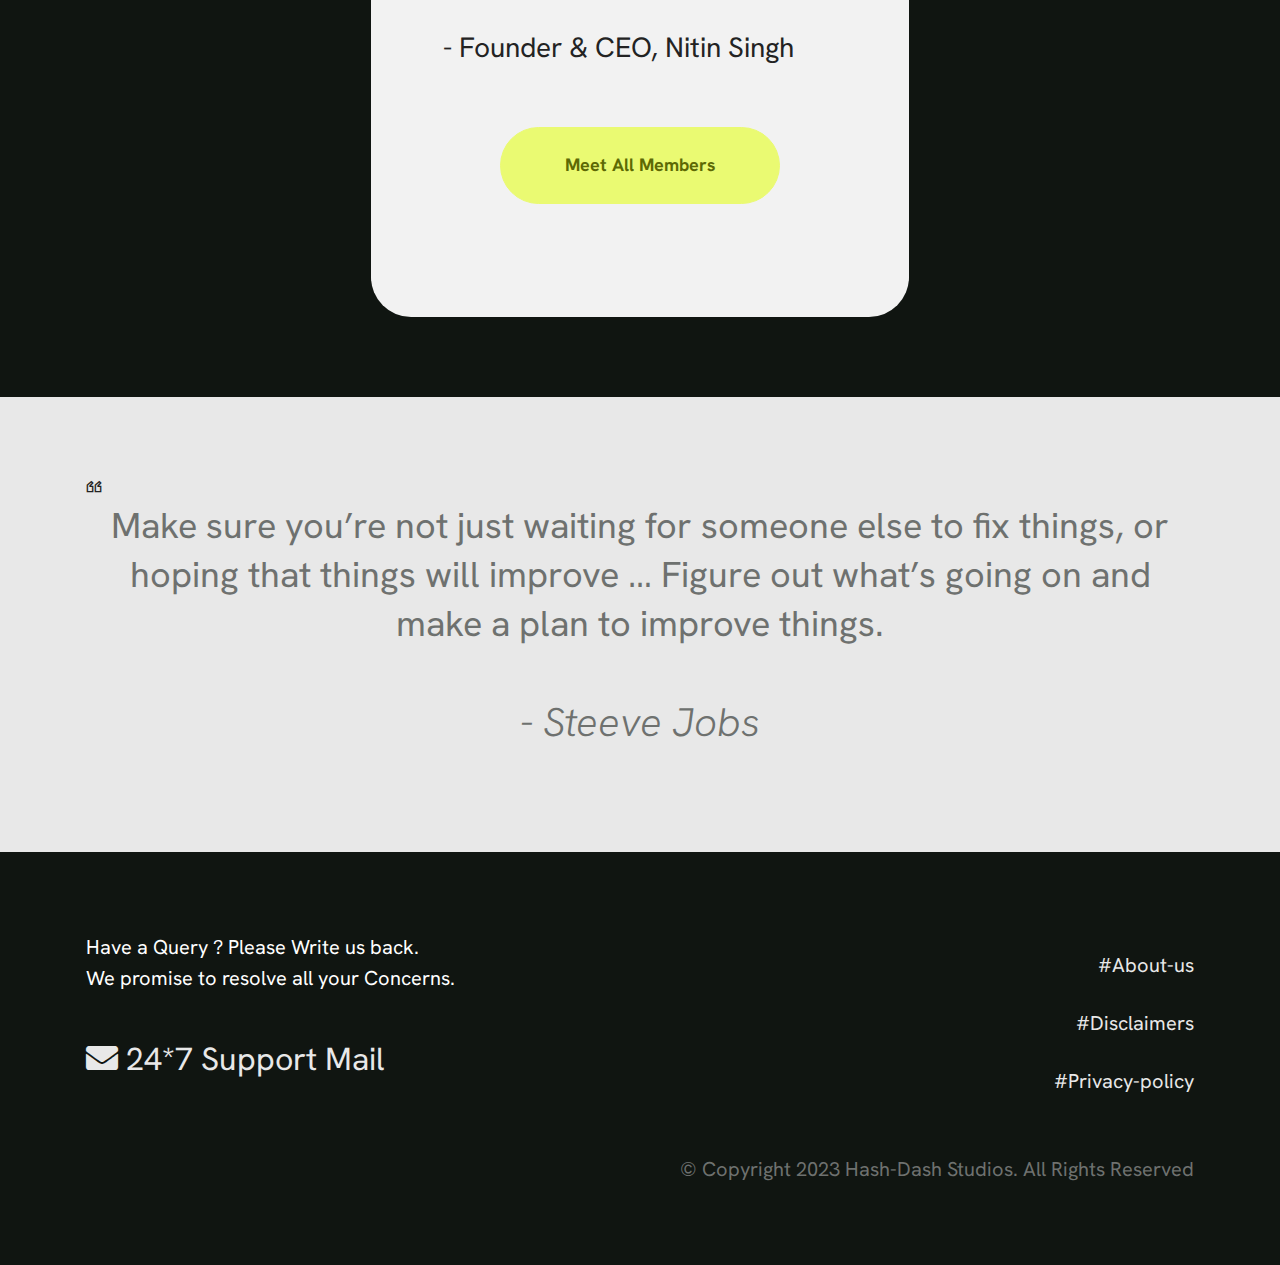
==== commit 4e1cddb3: "FAQ Reamaining" ====
--- a/index.html
+++ b/index.html
@@ -33,7 +33,7 @@
 </head>
 <body>
   
-  <section data-bs-version="5.1" class="menu menu1 supplym5 cid-tpSXP85Pwt" once="menu" id="menu1-0">
+<section data-bs-version="5.1" class="menu menu1 supplym5 cid-tpSXP85Pwt" once="menu" id="menu1-0">
 
     
 
@@ -67,18 +67,17 @@
                 </span>
                     <span class="navbar-caption-wrap"><a class="navbar-caption display-4" href="#header2-7">Hash-Dash Studios</a></span>
                 </div>
-                <ul class="navbar-nav nav-dropdown" data-app-modern-menu="true"><li class="nav-item"><a class="nav-link link text-primary display-4" href="https://mobirise.com#/extensions/supplym5/index.html">Home</a></li>
-                    <li class="nav-item"><a class="nav-link link text-primary display-4" href="#features2-2">About Us</a></li>
-                    <li class="nav-item"><a class="nav-link link text-primary display-4" href="#content8-4">Products</a></li>
-                    <li class="nav-item"><a class="nav-link link text-primary display-4" href="#content2-8">Testimonials</a></li>
-                    <li class="nav-item"><a class="nav-link link text-primary display-4" href="#content5-a">Team</a></li>
-                    <li class="nav-item"><a class="nav-link link text-primary display-4" href="#form1-c">Contacts</a></li>
+                <ul class="navbar-nav nav-dropdown" data-app-modern-menu="true"><li class="nav-item"><a class="nav-link link text-primary display-4" href="#">Home</a></li>
+                    <li class="nav-item"><a class="nav-link link text-primary display-4" href="#features2-2">#About-Us</a></li>
+                    <li class="nav-item"><a class="nav-link link text-primary display-4" href="#content8-4">#Our-Products</a></li>
+                    <li class="nav-item"><a class="nav-link link text-primary display-4" href="#content5-a">#Our-Team</a></li>
+                    <li class="nav-item"><a class="nav-link link text-primary display-4" href="#form1-c">#Contact-Us</a></li>
                 </ul>
                     
                 
 
-                <div class="mbr-section-btn-main" role="tablist"><a class="btn btn-primary-outline display-4" href="#form1-c">
-                        <strong>&nbsp;SEND MESSAGE</strong>
+                <div class="mbr-section-btn-main" role="tablist"><a class="btn btn-primary-outline display-4" href="#">
+                        <strong>&nbsp;Privacy Policy</strong>
                     </a></div>
                 
             </div>
@@ -97,14 +96,14 @@
             <div class="col-12 col-lg-6">
                 <div class="title-wrapper">
                     <h1 class="mbr-section-title mbr-fonts-style display-1">
-                        Play. Earn. <br> Empower.
+                        #Building-Tech. <br> #Empowering-Users.
                     </h1>
                     
                     <div class="mbr-section-btn">
-                        <a class="btn btn-primary display-4" href="#">
+                        <a class="btn btn-primary display-4" href="https://play.google.com/store/apps/details?id=com.nitin.earnx&pli=1">
                             <i class="fab fa-google-play"></i>
                             &nbsp;&nbsp;
-                            <strong>Install Now.</strong>
+                            <strong>Download EarnX Now.</strong>
                         </a>
                     </div>
                 </div>
@@ -123,13 +122,6 @@
 
 
 
-
-<!--
-
-##Can be ustilised for other Section
-
-
-
 <section data-bs-version="5.1" class="share1 supplym5 cid-tpSXVG4FoJ" id="share1-3">
 
     
@@ -141,26 +133,18 @@
         <div class="row">
             <div class="col-12 col-lg-6 col-md-6">
                 <div class="date-wrapper">
-                    <span class="mbr-iconfont mobi-mbri-user-2 mobi-mbri"></span>
-                    <p class="mbr-date mbr-fonts-style display-4">
-                        14 March 2030
-                    </p>
+                    
                 </div>
             </div>
             <div class="col-12 col-lg-6 col-md-6">
                 <div class="icons-wrapper">
-                    <span class="mbr-iconfont socicon socicon-facebook"></span>
-                    <span class="mbr-iconfont socicon socicon-twitter"></span>
-                    <span class="mbr-iconfont socicon socicon-instagram"></span>
-                    <span class="mobi-mbri mobi-mbri-letter mbr-iconfont"></span>
-                    
-                </div>
-            </div>
-        </div>
-    </div>
-</section>
-
--->
+                    
+                </div>
+            </div>
+        </div>
+    </div>
+</section>
+
 
 
 
@@ -191,15 +175,12 @@
                     </div>
                     <div class="text-wrapper">
                         <h2 class="mbr-desc_1 mbr-fonts-style display-4">
-                            <strong>Laboriosam maiores nulla quae qui quia temporibus ullam unde?</strong>
+                                                    
+                            Hash-Dash Studios, founded in 2020, began with a vision to develop local tech solutions. Our focus quickly shifted towards creating apps that not only entertain but also incentivize users. With over 5 lakh app downloads to date, we continue to empower the young generation, offering them exciting opportunities to play, earn rewards, and embrace the future of technology.
                         </h2>
-                        <p class="mbr-text_1 mbr-fonts-style display-4">
-                            Adipisicing elit. Accusantium adipisci atque aut cupiditate deserunt dolores eaque esse
-                            exercitationem modi, odit officia perferendis praesentium quaerat quisquam.
-                        </p>
-                        <a class="link-wrapper" href="">
+                        <a class="link-wrapper" href="#telegramLink">
                             <p class="mbr-link_1 mbr-fonts-style display-4">
-                                <strong>See more...</strong>
+                                <strong>Join Our Tribe...</strong>
                             </p>
                         </a>
                     </div>
@@ -214,15 +195,12 @@
                     </div>
                     <div class="text-wrapper">
                         <h2 class="mbr-desc_2 mbr-fonts-style display-4">
-                            <strong>Laboriosam maiores nulla quae qui quia temporibus ullam unde?</strong>
+                            
+                            Our vision is to enable Made in India tech to be accessible to all, empowering individuals with cutting-edge solutions. As we expand our business globally, our commitment remains unwavering: <strong>to provide our users with exceptional apps and services that are always free to use.</strong> We are dedicated to driving innovation, fostering inclusivity, and revolutionizing the tech landscape, making a positive impact on lives worldwide.
                         </h2>
-                        <p class="mbr-text_2 mbr-fonts-style display-4">
-                            Lorem ipsum dolor sit amet, consectetur adipisicing elit. Alias doloremque eligendi eum
-                            fugit iste laudantium nihil quas saepe sit voluptates. A autem consequatur expedita.
-                        </p>
                         <a class="link-wrapper" href="">
                             <p class="mbr-link_2 mbr-fonts-style display-4">
-                                <strong>See more...</strong>
+                                <strong>Our Tech Blog...</strong>
                             </p>
                         </a>
                     </div>
@@ -234,6 +212,7 @@
     </div>
 </section>
 
+<!--earnX-->
 <section data-bs-version="5.1" class="content8 supplym5 cid-tpSY2QXcEH" id="content8-4">
 
     
@@ -255,28 +234,36 @@
             </div>
             <div class="col-12 col-lg-5">
                 <div class="text-wrapper">
-                    <a href="./earnX.html">
-                    <p class="mbr-number mbr-fonts-style display-1">
+                    <a style="text-decoration: underline; color: #f8e80c;" href="./earnX.html">
+                    <p class="mbr-number mbr-fonts-style display-2">
                          EarnX 
                     </p></a>
-                    <p class="mbr-text mbr-fonts-style display-5">
-                        Libero nihil pariatur quaerat tempore temporibus
+                    <p class="mbr-text mbr-fonts-style display-7">
+                        Seamlessly earn money online with daily tasks, surveys, spins, and watch-and-earn options, all on your own schedule.
                     </p>
 
                     <div class="mbr-section-btn">
-                        <a class="btn btn-primary display-4" href="#">
+                        <a class="btn btn-primary display-4" href="https://play.google.com/store/apps/details?id=com.nitin.earnx&pli=1">
                             <i class="fab fa-google-play"></i>
                             &nbsp;&nbsp;
                             <strong>Install Now.</strong>
                         </a>
                     </div>
-
-                </div>
-            </div>
-        </div>
-    </div>
-</section>
-
+                    <div class="mbr-section-btn">
+                        <a class="btn btn-primary display-4" href="./earnX.html">
+                            <i class="fas fa-ellipsis-h"></i>
+                            &nbsp;&nbsp;&nbsp;&nbsp;
+                            <strong>#Know-More</strong>
+                        </a>
+                    </div>
+
+                </div>
+            </div>
+        </div>
+    </div>
+</section>
+
+<!--earnDoor-->
 <section data-bs-version="5.1" class="content8 supplym5 cid-tpSY5bDfMj" id="content8-5">
 
     
@@ -296,27 +283,35 @@
             </div>
             <div class="col-12 col-lg-5">
                 <div class="text-wrapper">
-                    <a href="./helpibot.html">
-                    <p class="mbr-number mbr-fonts-style display-1">
-                         Helpi-Bot </p></a>
-                    <p class="mbr-text mbr-fonts-style display-5">
-                        Duis aute irure dolor in reprehenderit in voluptate velit esse cillum
+                    <a style="text-decoration: underline; color: #f8e80c;" href="./earndoor.html">
+                    <p class="mbr-number mbr-fonts-style display-2">
+                         EarnDoor </p></a>
+                    <p class="mbr-text mbr-fonts-style display-7">
+                        Unlock a rewarding online earning experience with a user-friendly app offering diverse features and flexible earning opportunities tailored to your schedule.
                     </p>
 
                     <div class="mbr-section-btn">
-                        <a class="btn btn-primary display-4" href="#">
+                        <a class="btn btn-primary display-4" href="https://play.google.com/store/apps/details?id=com.sds.earndoor">
                             <i class="fab fa-google-play"></i>
                             &nbsp;&nbsp;
                             <strong>Install Now.</strong>
                         </a>
                     </div>
-
-                </div>
-            </div>
-        </div>
-    </div>
-</section>
-
+                    <div class="mbr-section-btn">
+                        <a class="btn btn-primary display-4" href="./earndoor.html">
+                            <i class="fas fa-ellipsis-h"></i>
+                            &nbsp;&nbsp;&nbsp;&nbsp;
+                            <strong>#Know-More</strong>
+                        </a>
+                    </div>
+
+                </div>
+            </div>
+        </div>
+    </div>
+</section>
+
+<!--e-clash-->
 <section data-bs-version="5.1" class="content8 supplym5 cid-tpSY5QPdYm" id="content8-6">
 
     
@@ -336,18 +331,24 @@
             </div>
             <div class="col-12 col-lg-5">
                 <div class="text-wrapper">
-                    <a href="./dasher.html">
-                    <p class="mbr-number mbr-fonts-style display-1">
-                          Dasher </p></a>
-                    <p class="mbr-text mbr-fonts-style display-5">
-                        Excepteur sint occaecat cupidatat non proident, sunt in culpa qui officia deserunt mollit anim id est laborum
+                    <a style="text-decoration: underline; color: #f8e80c;" href="./e-clash.html">
+                    <p class="mbr-number mbr-fonts-style display-2">
+                          e-Clash</p></a>
+                    <p class="mbr-text mbr-fonts-style display-7">
+                        Unleash your competitive spirit in the immersive world of virtual gaming tournaments.
                     </p>
 
                     <div class="mbr-section-btn">
                         <a class="btn btn-primary display-4" href="#">
-                            <i class="fab fa-google-play"></i>
-                            &nbsp;&nbsp;
-                            <strong>Install Now.</strong>
+                            
+                            <strong>#Launching-Soon.</strong>
+                        </a>
+                    </div>
+                    <div class="mbr-section-btn">
+                        <a class="btn btn-primary display-4" href="./e-clash.html">
+                            <i class="fas fa-ellipsis-h"></i>
+                            &nbsp;&nbsp;&nbsp;&nbsp;
+                            <strong>#Know-More</strong>
                         </a>
                     </div>
                 
@@ -357,176 +358,6 @@
     </div>
 </section>
 
-<section data-bs-version="5.1" class="content2 supplym5 cid-tpSYVJm1zf" id="content2-8">
-
-    
-
-    
-    
-
-    <div class="container">
-        <div class="row">
-            <div class="col-12">
-                <div class="text-wrapper">
-                    <h2 class="mbr-section-title mbr-fonts-style display-2">
-                        Testimonials&nbsp;</h2>
-                    <p class="mbr-text mbr-fonts-style display-7">
-                        Quam recusandae sint soluta ullam.
-                    </p>
-                    <div id="carouselExample2Controls" class="carousel slide " data-ride="carousel">
-                        <div class="carousel-inner">
-
-                                <div class="carousel-item active">
-                                    <div class="client_container layout_padding-top">
-                                      <div class="img-box">
-                                        <img src="images/2651711-modified.png" alt="">
-                                      </div>
-                                      <div class="detail-box">
-                                        <h5>
-                                          Siddhi Joshi
-                                        </h5>
-                                        <p>
-                                          <img src="images/left-quote.png" alt="">
-                                          <span>
-                                            I am so happy with my purchase of Om Shanti Agarbatti. 
-                                            <br>The fragrance of the incense sticks is just amazing. 
-                                            <br>It fills my home with a wonderful aroma that helps me relax and unwind after a long day at work.
-                                          </span>
-                                          <img src="images/right-quote.png" alt=""> <br>
-                                        </p>
-                                      </div>
-                                    </div>
-                                </div>
-                                <div class="carousel-item">
-                                    <div class="client_container layout_padding-top">
-                                    <div class="img-box">
-                                        <img src="images/2650459-modified.png" alt="">
-                                    </div>
-                                    <div class="detail-box">
-                                        <h5>
-                                        Ashish Kashiv
-                                        </h5>
-                                        <p>
-                                        <img src="images/left-quote.png" alt="">
-                                        <span>
-                                            The Sandalwood incense sticks from Om Shanti Agarbatti are my absolute favorite. 
-                                            <br>The aroma is so pure and natural that it makes me feel like I am in a forest surrounded by sandalwood trees.
-                                            <br> Highly recommended!
-                                        </span>
-                                        <img src="images/right-quote.png" alt=""> <br>
-                                        </p>
-                                    </div>
-                                    </div>
-                                </div>
-                                
-                                <div class="carousel-item">
-                                    <div class="client_container layout_padding-top">
-                                    <div class="img-box">
-                                        <img src="images/2651711-modified (1).png" alt="">
-                                    </div>
-                                    <div class="detail-box">
-                                        <h5>
-                                        Radhika Mann
-                                        </h5>
-                                        <p>
-                                        <img src="images/left-quote.png" alt="">
-                                        <span>
-                                            I recently ordered the Bharat Darshan incense sticks from Om Shanti Agarbatti and was pleasantly surprised. 
-                                            <br>The fragrance is so soothing and calming that it instantly transports me to a peaceful place.
-                                        </span>
-                                        <img src="images/right-quote.png" alt=""> <br>
-                                        
-                                        </p>
-                                    </div>
-                                    </div>
-                                </div>
-                                
-                                <div class="carousel-item">
-                                    <div class="client_container layout_padding-top">
-                                    <div class="img-box">
-                                        <img src="images/2650459-modified (1).png" alt="">
-                                    </div>
-                                    <div class="detail-box">
-                                        <h5>
-                                        Alok Pawar
-                                        </h5>
-                                        <p>
-                                        <img src="images/left-quote.png" alt="">
-                                        <span>
-                                            I have been using the Yatra incense sticks from Om Shanti Agarbatti for a few weeks now, and I must say I am impressed. The fragrance is unique and refreshing,
-                                            <br> and it lasts longer than other brands I have tried.
-                                        </span>
-                                        <img src="images/right-quote.png" alt=""> <br>
-                                        
-                                        </p>
-                                    </div>
-                                    </div>
-                                </div>
-                                
-                                <div class="carousel-item">
-                                    <div class="client_container layout_padding-top">
-                                    <div class="img-box">
-                                        <img src="images/2651711-modified (2).png" alt="">
-                                    </div>
-                                    <div class="detail-box">
-                                        <h5>
-                                        Sejal Parecha
-                                        </h5>
-                                        <p>
-                                        <img src="images/left-quote.png" alt="">
-                                        <span>
-                                            I am in love with the Sarita incense sticks from Om Shanti Agarbatti. 
-                                            <br>The fragrance is so divine that it helps me meditate and connect with my inner self.
-                                            <br> I have recommended it to all my friends and family.
-                                        </span>
-                                        <img src="images/right-quote.png" alt=""> <br>
-                                        
-                                        </p>
-                                    </div>
-                                    </div>
-                                </div>
-                                
-                                <div class="carousel-item">
-                                    <div class="client_container layout_padding-top">
-                                    <div class="img-box">
-                                        <img src="images/2650459-modified (2).png" alt="">
-                                    </div>
-                                    <div class="detail-box">
-                                        <h5>
-                                        Saurabh Jha
-                                        </h5>
-                                        <p>
-                                        <img src="images/left-quote.png" alt="">
-                                        <span>
-                                            Om Shanti Agarbatti is my go-to brand for incense sticks. 
-                                            <br>The IndraPuri scent is my personal favorite. It has a sweet and floral fragrance that 
-                                            <br>instantly lifts my mood and makes my home smell amazing
-                                        </span>
-                                        <img src="images/right-quote.png" alt=""> <br>
-                                        </p>
-                                    </div>
-                                    </div>
-                                </div>
-                            
-                        </div>
-                        <a class="carousel-control-prev" href="#carouselExample2Controls" role="button" data-slide="prev">
-                          <span class="sr-only">Previous</span>
-                        </a>
-                        <a class="carousel-control-next" href="#carouselExample2Controls" role="button" data-slide="next">
-                          <span class="sr-only">Next</span>
-                        </a>
-                      
-                    </div>
-
-                </div>
-            </div>
-        </div>
-    </div>
-
-
-
-    
-</section>
 
 <section data-bs-version="5.1" class="content5 supplym5 cid-tpSZ8JSNdk" id="content5-a">
 
@@ -552,6 +383,10 @@
                     <ul class="mbr-list mbr-fonts-style display-7">
                         You can’t connect the dots looking forward; you can only connect them looking backwards. So you have to trust that the dots will somehow connect in your future.
                     </ul>
+                    <h3>
+                        - Founder & CEO, Nitin Singh
+                    </h3>
+                    <br><br>
                     <div class="mbr-section-btn">
                         <a class="btn btn-secondary display-4" href="assets/images/loneENough.png">
                             <strong>Meet All Members</strong>
@@ -559,7 +394,7 @@
                     </div>
                     
                         
-                    <img class="image_1" src="assets/images/founder.png" alt="">
+                    <img class="image_1" src="assets/images/founderAnime.png" alt="">
                    
                     
                     <!--img class="image_2" src="assets/images/image11.jpg" alt="" -->
@@ -769,10 +604,6 @@
 
 <section data-bs-version="5.1" class="form1 supplym5 cid-tpSZbu7KUh" id="form1-c">
 
-    
-
-    
-    
 
     <div class="container">
         <div class="row">
@@ -823,13 +654,14 @@
                 </form>
             </div>
         </div>
-</div></section>
-
-<section data-bs-version="5.1" class="content10 supplym5 cid-tpSZzPPqHI" id="content10-e">
-
-    
-
-    
+    </div>
+</section>
+
+-->
+
+<section data-bs-version="5.1" class="content10 supplym5 cid-tpSZbu7KUh" id="form1-c">
+
+        
     
 
     <div class="container">
@@ -840,6 +672,8 @@
                     <p class="mbr-text mbr-fonts-style display-5">
                         Make sure you’re not just waiting for someone else to fix things, or hoping that things will improve … Figure out what’s going on and make a plan to improve things.
                     </p>
+                    <br>
+                    <p class="mbr-text mbr-fonts-style display-6" style="font-style: italic;">- Steeve Jobs</p>
                 </div>
             </div>
         </div>
@@ -855,7 +689,10 @@
     <div class="container">
         <div class="row">
             <div class="col-12 col-lg-6 col-md-6">
-                <h3 class="mbr-section-title mbr-fonts-style display-5">#Social-Connect</h3>
+                <h3 class="mbr-section-title mbr-fonts-style display-7">Have a Query ? Please Write us back.<br>We promise to resolve all your Concerns.</h3>
+                <!--
+
+                
                 <div class="soc-wrapper">
                     <p class="mbr-soc mbr-fonts-style display-7">
                         <i class="fab fa-facebook"></i>
@@ -878,10 +715,7 @@
                         <i class="fab fa-youtube"></i>
                         Youtube
                     </p>
-                    <p class="mbr-soc mbr-fonts-style display-7">
-                        <i class="fas fa-envelope"></i>
-                        support@hds.com
-                    </p>
+                    
 
                     <p class="mbr-soc mbr-fonts-style display-7">
                         <i class="fas fa-phone"></i>
@@ -889,17 +723,27 @@
                     </p>
                     
                 </div>
-            </div>
-            <div class="col-12 col-lg-6 col-md-6">
-                <ul class="list mbr-fonts-style display-7">
-                    <li class="mbr-text item-wrap">About us</li>
-                    <li class="mbr-text item-wrap">Cookie</li>
-                    <li class="mbr-text item-wrap">Privacy policy</li>
+
+                -->
+                
+                <br>
+                <a href="mailto:saurabhjha137@gmail.coom">
+                    <h2 class="mbr-soc mbr-fonts-style ">
+                        <i class="fas fa-envelope"></i>
+                        24*7 Support  Mail
+                    </h2>
+                </a>
+            </div>
+            <div class="col-12 col-lg-6 col-md-6">               
+                <ul class="list display-7">
+                    <li class="mbr-text item-wrap"><a href="#features2-2" style="color: inherit;">#About-us</a></li>
+                    <li class="mbr-text item-wrap">#Disclaimers</li>
+                    <li class="mbr-text item-wrap">#Privacy-policy</li>
                 </ul>
             </div>
             <div class="col-12">
                 <p class="mbr-fonts-style copyright display-7">
-                    © Copyright 2023 Hash-Dash Studios
+                    © Copyright 2023 Hash-Dash Studios. All Rights Reserved
                 </p>
             </div>
         </div>
@@ -907,7 +751,7 @@
 </section>
 
 
-<script src="assets/bootstrap/js/bootstrap.bundle.min.js"></script>
+  <script src="assets/bootstrap/js/bootstrap.bundle.min.js"></script>
   <script src="assets/smoothscroll/smooth-scroll.js"></script>
   <script src="assets/ytplayer/index.js"></script>
   <script src="assets/dropdown/js/navbar-dropdown.js"></script>
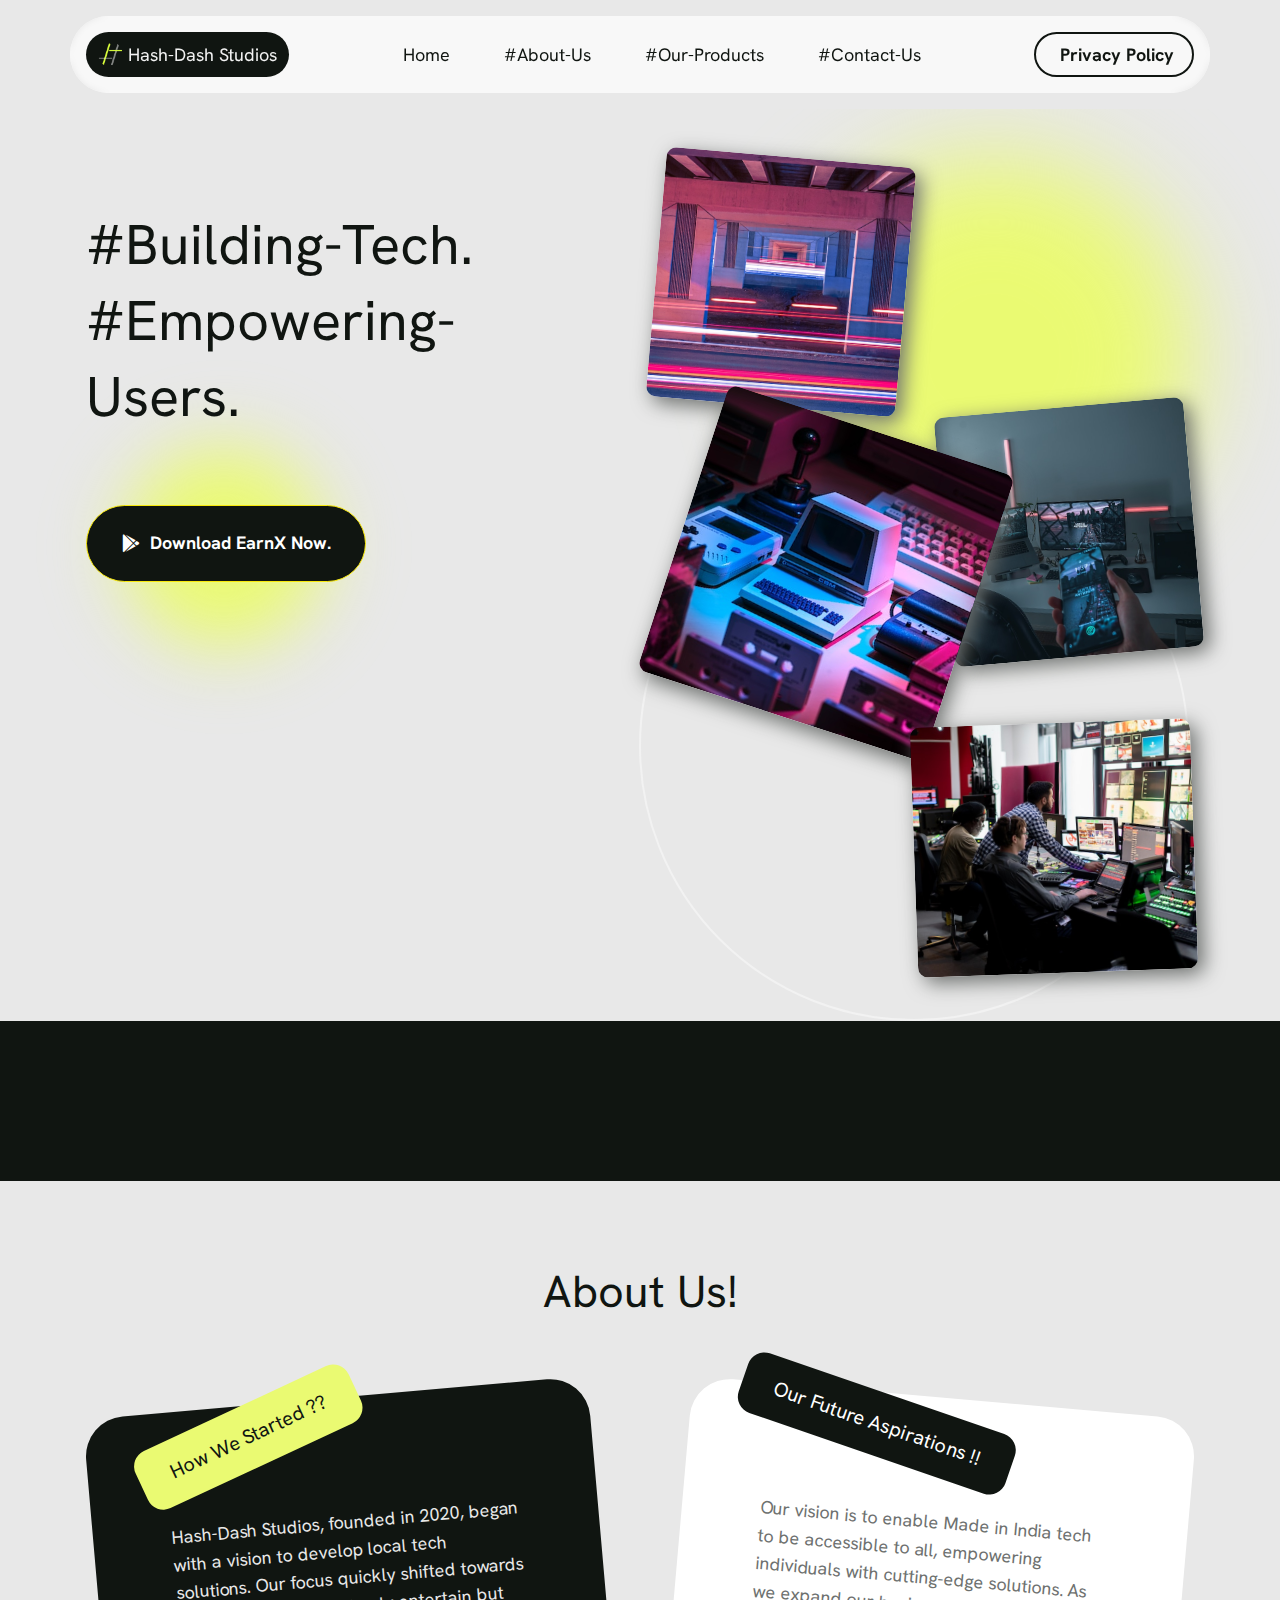
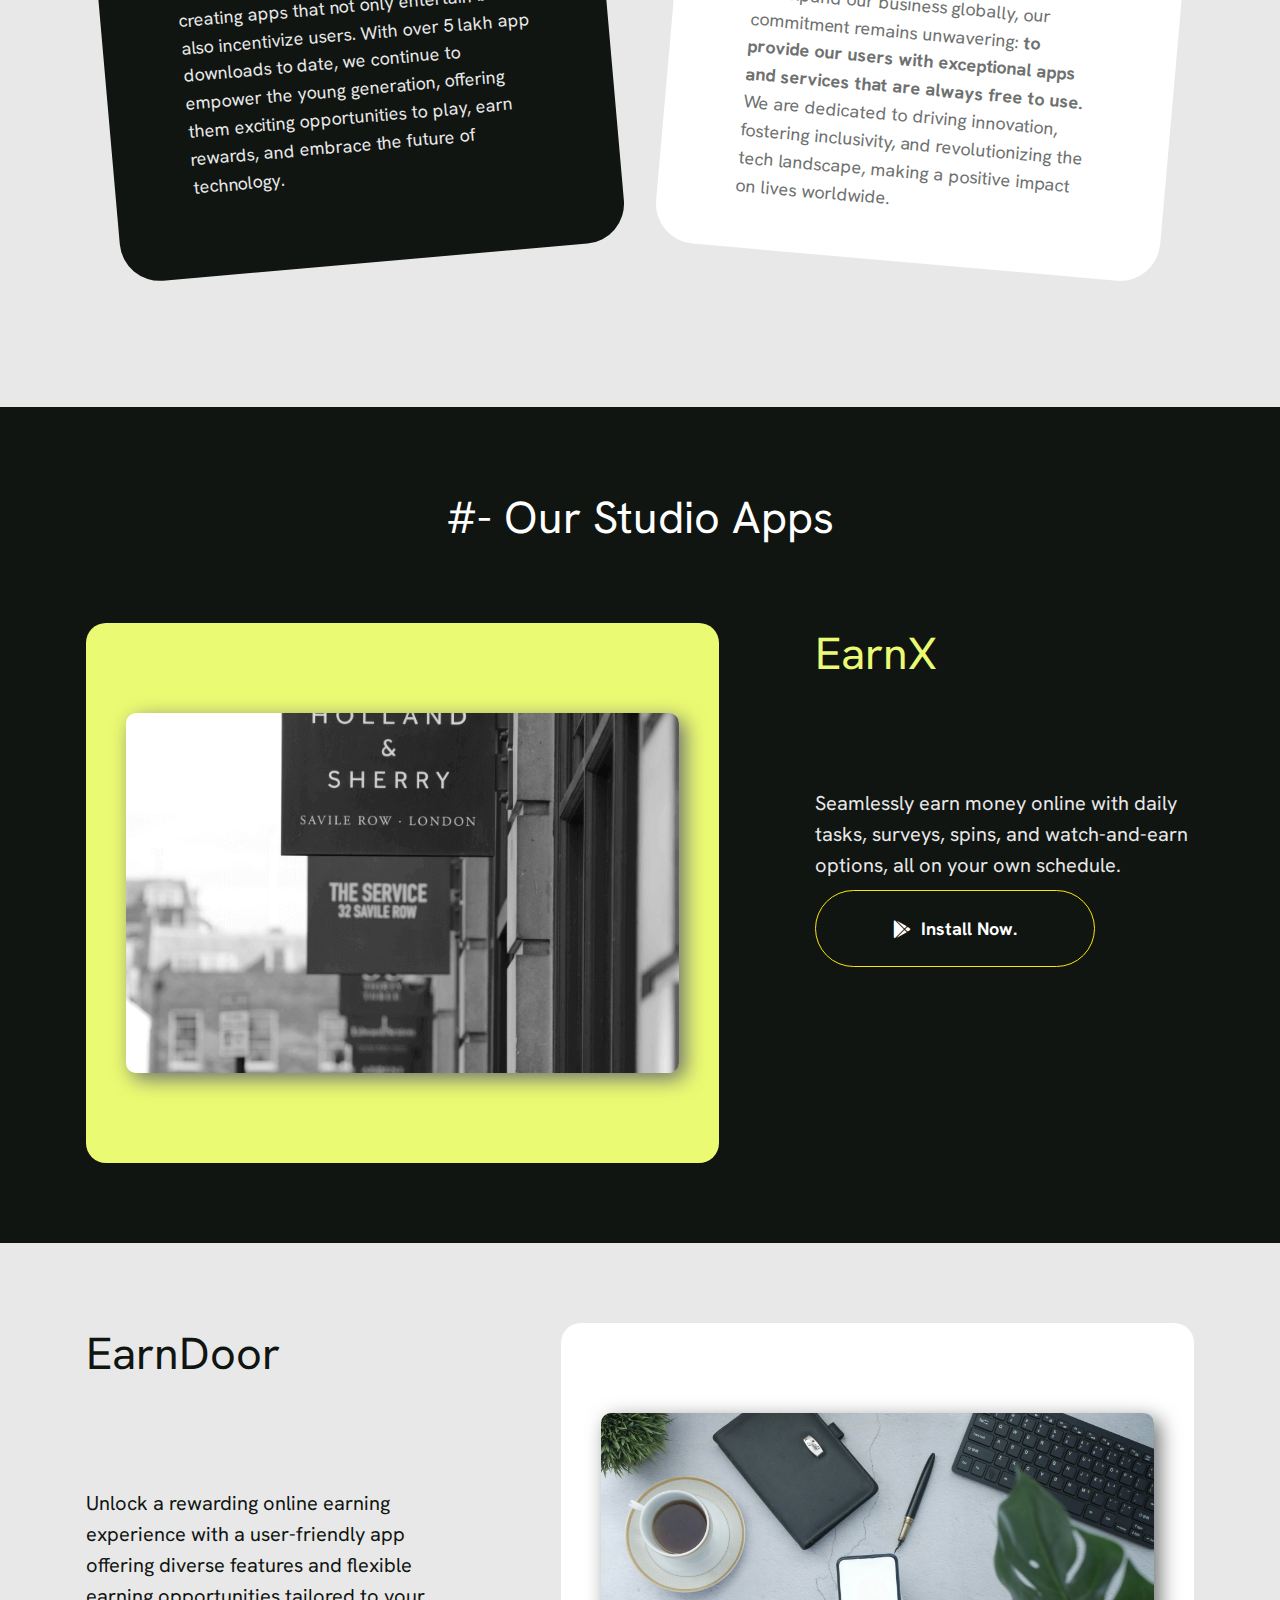
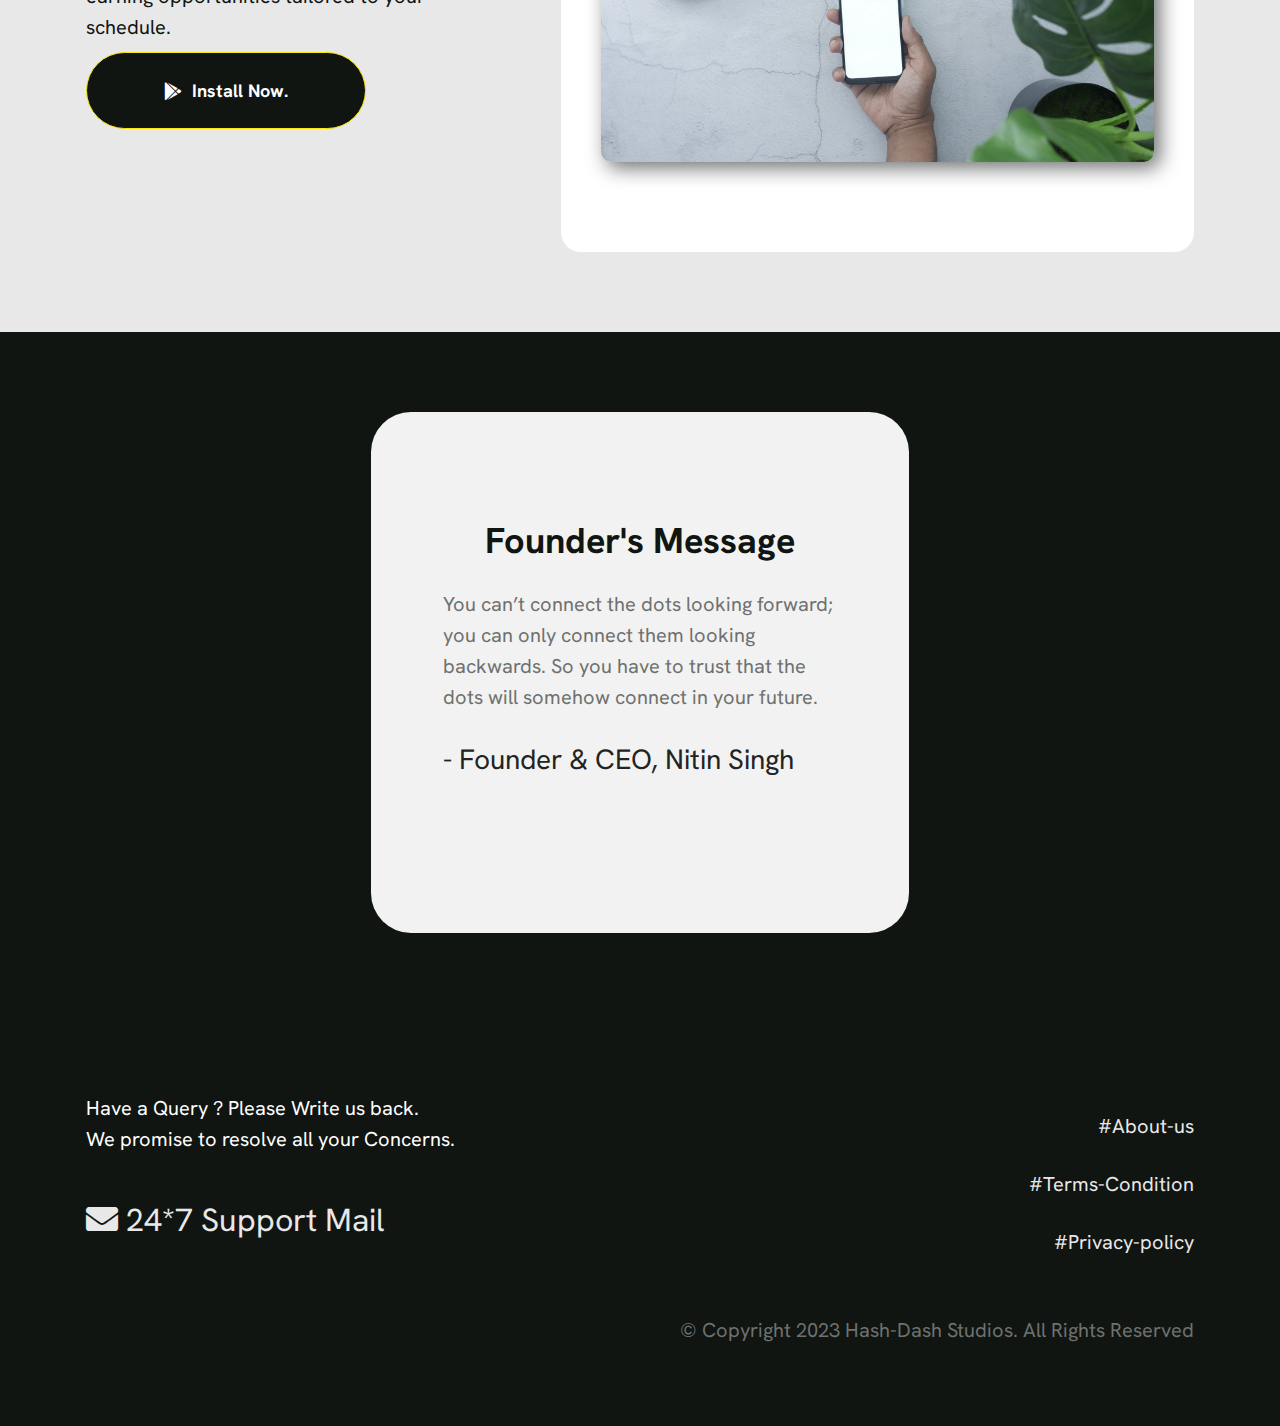
==== commit 510c3fe4: "Disclaimers Pending" ====
--- a/index.html
+++ b/index.html
@@ -41,12 +41,12 @@
         <div class="menu_box container">
             <div class="navbar-brand d-flex d-lg-none">
                 <span class="navbar-logo">
-                    <a href="#header2-7">
+                    <a href="./index.html">
                         <img src="assets/images/Hash-Dashlogo.png" alt="">
                     </a>
                 </span>
                 <span class="navbar-caption-wrap">
-                    <a class="navbar-caption display-4" href="#header2-7">Hash-Dash Studios
+                    <a class="navbar-caption display-4" href="./index.html">Hash-Dash Studios
                     </a>
                 </span>
             </div>
@@ -61,16 +61,15 @@
             <div class="collapse navbar-collapse" id="navbarSupportedContent">
                 <div class="navbar-brand d-none d-lg-flex">
                 <span class="navbar-logo">
-                    <a href="#header2-7">
+                    <a href="./index.html">
                         <img src="assets/images/Hash-Dashlogo.png" alt="">
                     </a>
                 </span>
-                    <span class="navbar-caption-wrap"><a class="navbar-caption display-4" href="#header2-7">Hash-Dash Studios</a></span>
+                    <span class="navbar-caption-wrap"><a class="navbar-caption display-4" href="./index.html">Hash-Dash Studios</a></span>
                 </div>
                 <ul class="navbar-nav nav-dropdown" data-app-modern-menu="true"><li class="nav-item"><a class="nav-link link text-primary display-4" href="#">Home</a></li>
                     <li class="nav-item"><a class="nav-link link text-primary display-4" href="#features2-2">#About-Us</a></li>
                     <li class="nav-item"><a class="nav-link link text-primary display-4" href="#content8-4">#Our-Products</a></li>
-                    <li class="nav-item"><a class="nav-link link text-primary display-4" href="#content5-a">#Our-Team</a></li>
                     <li class="nav-item"><a class="nav-link link text-primary display-4" href="#form1-c">#Contact-Us</a></li>
                 </ul>
                     
@@ -146,13 +145,10 @@
 </section>
 
 
-
+<!--#About-Us-->
 
 <section data-bs-version="5.1" class="features2 supplym5 cid-tpSXSadNpJ" id="features2-2">
 
-    
-
-    
     
 
     <div class="container">
@@ -178,11 +174,7 @@
                                                     
                             Hash-Dash Studios, founded in 2020, began with a vision to develop local tech solutions. Our focus quickly shifted towards creating apps that not only entertain but also incentivize users. With over 5 lakh app downloads to date, we continue to empower the young generation, offering them exciting opportunities to play, earn rewards, and embrace the future of technology.
                         </h2>
-                        <a class="link-wrapper" href="#telegramLink">
-                            <p class="mbr-link_1 mbr-fonts-style display-4">
-                                <strong>Join Our Tribe...</strong>
-                            </p>
-                        </a>
+                        
                     </div>
                 </div>
             </div>
@@ -198,11 +190,7 @@
                             
                             Our vision is to enable Made in India tech to be accessible to all, empowering individuals with cutting-edge solutions. As we expand our business globally, our commitment remains unwavering: <strong>to provide our users with exceptional apps and services that are always free to use.</strong> We are dedicated to driving innovation, fostering inclusivity, and revolutionizing the tech landscape, making a positive impact on lives worldwide.
                         </h2>
-                        <a class="link-wrapper" href="">
-                            <p class="mbr-link_2 mbr-fonts-style display-4">
-                                <strong>Our Tech Blog...</strong>
-                            </p>
-                        </a>
+                        
                     </div>
                 </div>
             </div>
@@ -215,9 +203,6 @@
 <!--earnX-->
 <section data-bs-version="5.1" class="content8 supplym5 cid-tpSY2QXcEH" id="content8-4">
 
-    
-
-    
     
 
     <div class="container">
@@ -234,7 +219,6 @@
             </div>
             <div class="col-12 col-lg-5">
                 <div class="text-wrapper">
-                    <a style="text-decoration: underline; color: #f8e80c;" href="./earnX.html">
                     <p class="mbr-number mbr-fonts-style display-2">
                          EarnX 
                     </p></a>
@@ -249,13 +233,7 @@
                             <strong>Install Now.</strong>
                         </a>
                     </div>
-                    <div class="mbr-section-btn">
-                        <a class="btn btn-primary display-4" href="./earnX.html">
-                            <i class="fas fa-ellipsis-h"></i>
-                            &nbsp;&nbsp;&nbsp;&nbsp;
-                            <strong>#Know-More</strong>
-                        </a>
-                    </div>
+                    
 
                 </div>
             </div>
@@ -266,10 +244,7 @@
 <!--earnDoor-->
 <section data-bs-version="5.1" class="content8 supplym5 cid-tpSY5bDfMj" id="content8-5">
 
-    
-
-    
-    
+      
 
     <div class="container">
         <div class="row flex-row-reverse">
@@ -283,7 +258,7 @@
             </div>
             <div class="col-12 col-lg-5">
                 <div class="text-wrapper">
-                    <a style="text-decoration: underline; color: #f8e80c;" href="./earndoor.html">
+                    
                     <p class="mbr-number mbr-fonts-style display-2">
                          EarnDoor </p></a>
                     <p class="mbr-text mbr-fonts-style display-7">
@@ -297,21 +272,15 @@
                             <strong>Install Now.</strong>
                         </a>
                     </div>
-                    <div class="mbr-section-btn">
-                        <a class="btn btn-primary display-4" href="./earndoor.html">
-                            <i class="fas fa-ellipsis-h"></i>
-                            &nbsp;&nbsp;&nbsp;&nbsp;
-                            <strong>#Know-More</strong>
-                        </a>
-                    </div>
-
-                </div>
-            </div>
-        </div>
-    </div>
-</section>
-
-<!--e-clash-->
+                    
+
+                </div>
+            </div>
+        </div>
+    </div>
+</section>
+
+<!--e-clash
 <section data-bs-version="5.1" class="content8 supplym5 cid-tpSY5QPdYm" id="content8-6">
 
     
@@ -357,24 +326,15 @@
         </div>
     </div>
 </section>
-
+-->
 
 <section data-bs-version="5.1" class="content5 supplym5 cid-tpSZ8JSNdk" id="content5-a">
 
     
 
-    
-    
-
-    <div class="container">
-        <div class="row">
-            <div class="col-12">
-                <div class="title-wrapper">
-                    <h2 class="mbr-section-title mbr-fonts-style display-2">
-                        #Our-Team
-                    </h2>
-                </div>
-            </div>
+    <div class="container">
+        <div class="row">
+            
             <div class="col-12 col-lg-6">
                 <div class="card-wrapper">
                     <h3 class="mbr-card-title mbr-fonts-style display-5">
@@ -387,15 +347,8 @@
                         - Founder & CEO, Nitin Singh
                     </h3>
                     <br><br>
-                    <div class="mbr-section-btn">
-                        <a class="btn btn-secondary display-4" href="assets/images/loneENough.png">
-                            <strong>Meet All Members</strong>
-                        </a>
-                    </div>
-                    
-                        
-                    <img class="image_1" src="assets/images/founderAnime.png" alt="">
-                   
+                    
+                    
                     
                     <!--img class="image_2" src="assets/images/image11.jpg" alt="" -->
                 </div>
@@ -659,28 +612,9 @@
 
 -->
 
-<section data-bs-version="5.1" class="content10 supplym5 cid-tpSZbu7KUh" id="form1-c">
-
-        
-    
-
-    <div class="container">
-        <div class="row">
-            <div class="col-12">
-                <div class="text-wrapper">
-                    <span class="mbr-iconfont mobi-mbri-quote-left mobi-mbri"></span>
-                    <p class="mbr-text mbr-fonts-style display-5">
-                        Make sure you’re not just waiting for someone else to fix things, or hoping that things will improve … Figure out what’s going on and make a plan to improve things.
-                    </p>
-                    <br>
-                    <p class="mbr-text mbr-fonts-style display-6" style="font-style: italic;">- Steeve Jobs</p>
-                </div>
-            </div>
-        </div>
-    </div>
-</section>
-
-<section data-bs-version="5.1" class="footer1 cid-tpSZ7qydfk" once="footers" id="footer1-9">
+
+
+<section data-bs-version="5.1" class="footer1 cid-tpSZ7qydfk" once="footers" id="form1-c">
 
     
 
@@ -727,7 +661,7 @@
                 -->
                 
                 <br>
-                <a href="mailto:saurabhjha137@gmail.coom">
+                <a href="mailto:c76009@gmail.com">
                     <h2 class="mbr-soc mbr-fonts-style ">
                         <i class="fas fa-envelope"></i>
                         24*7 Support  Mail
@@ -737,7 +671,7 @@
             <div class="col-12 col-lg-6 col-md-6">               
                 <ul class="list display-7">
                     <li class="mbr-text item-wrap"><a href="#features2-2" style="color: inherit;">#About-us</a></li>
-                    <li class="mbr-text item-wrap">#Disclaimers</li>
+                    <li class="mbr-text item-wrap">#Terms-Condition</li>
                     <li class="mbr-text item-wrap">#Privacy-policy</li>
                 </ul>
             </div>
